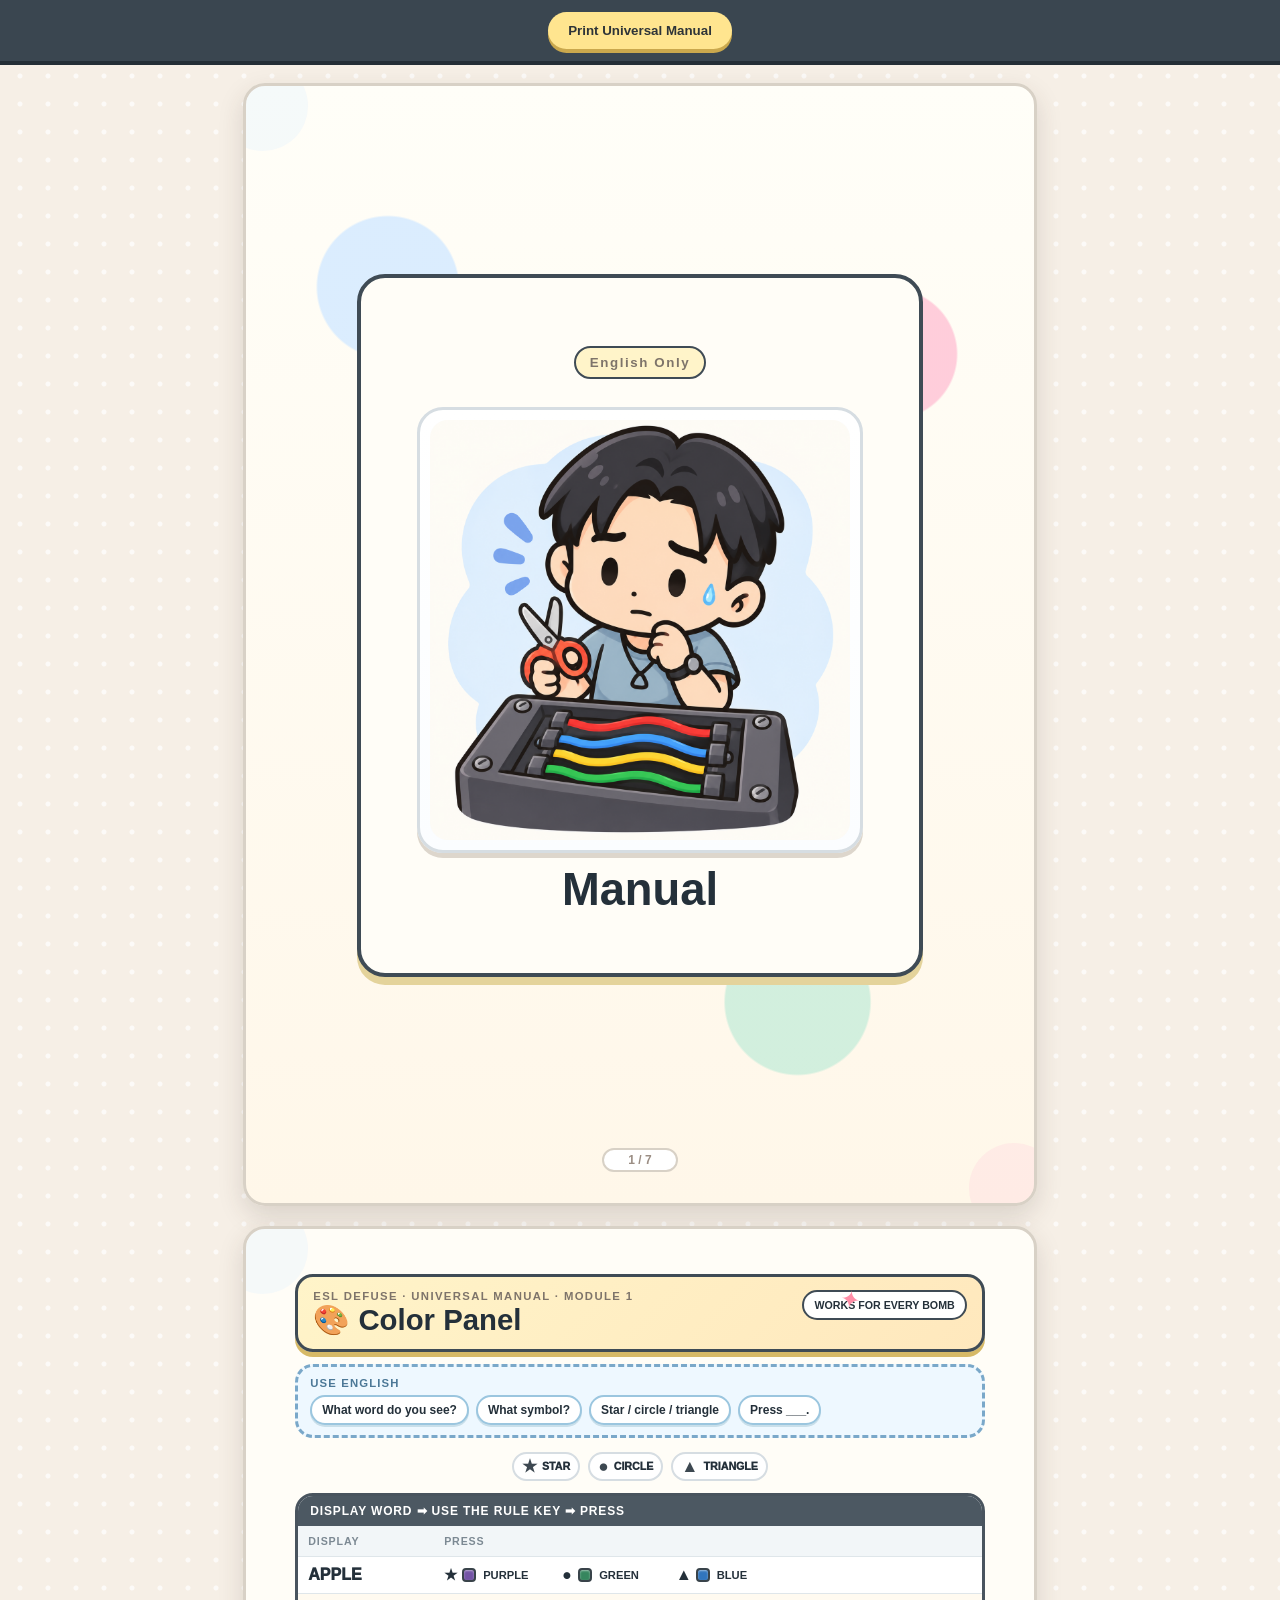
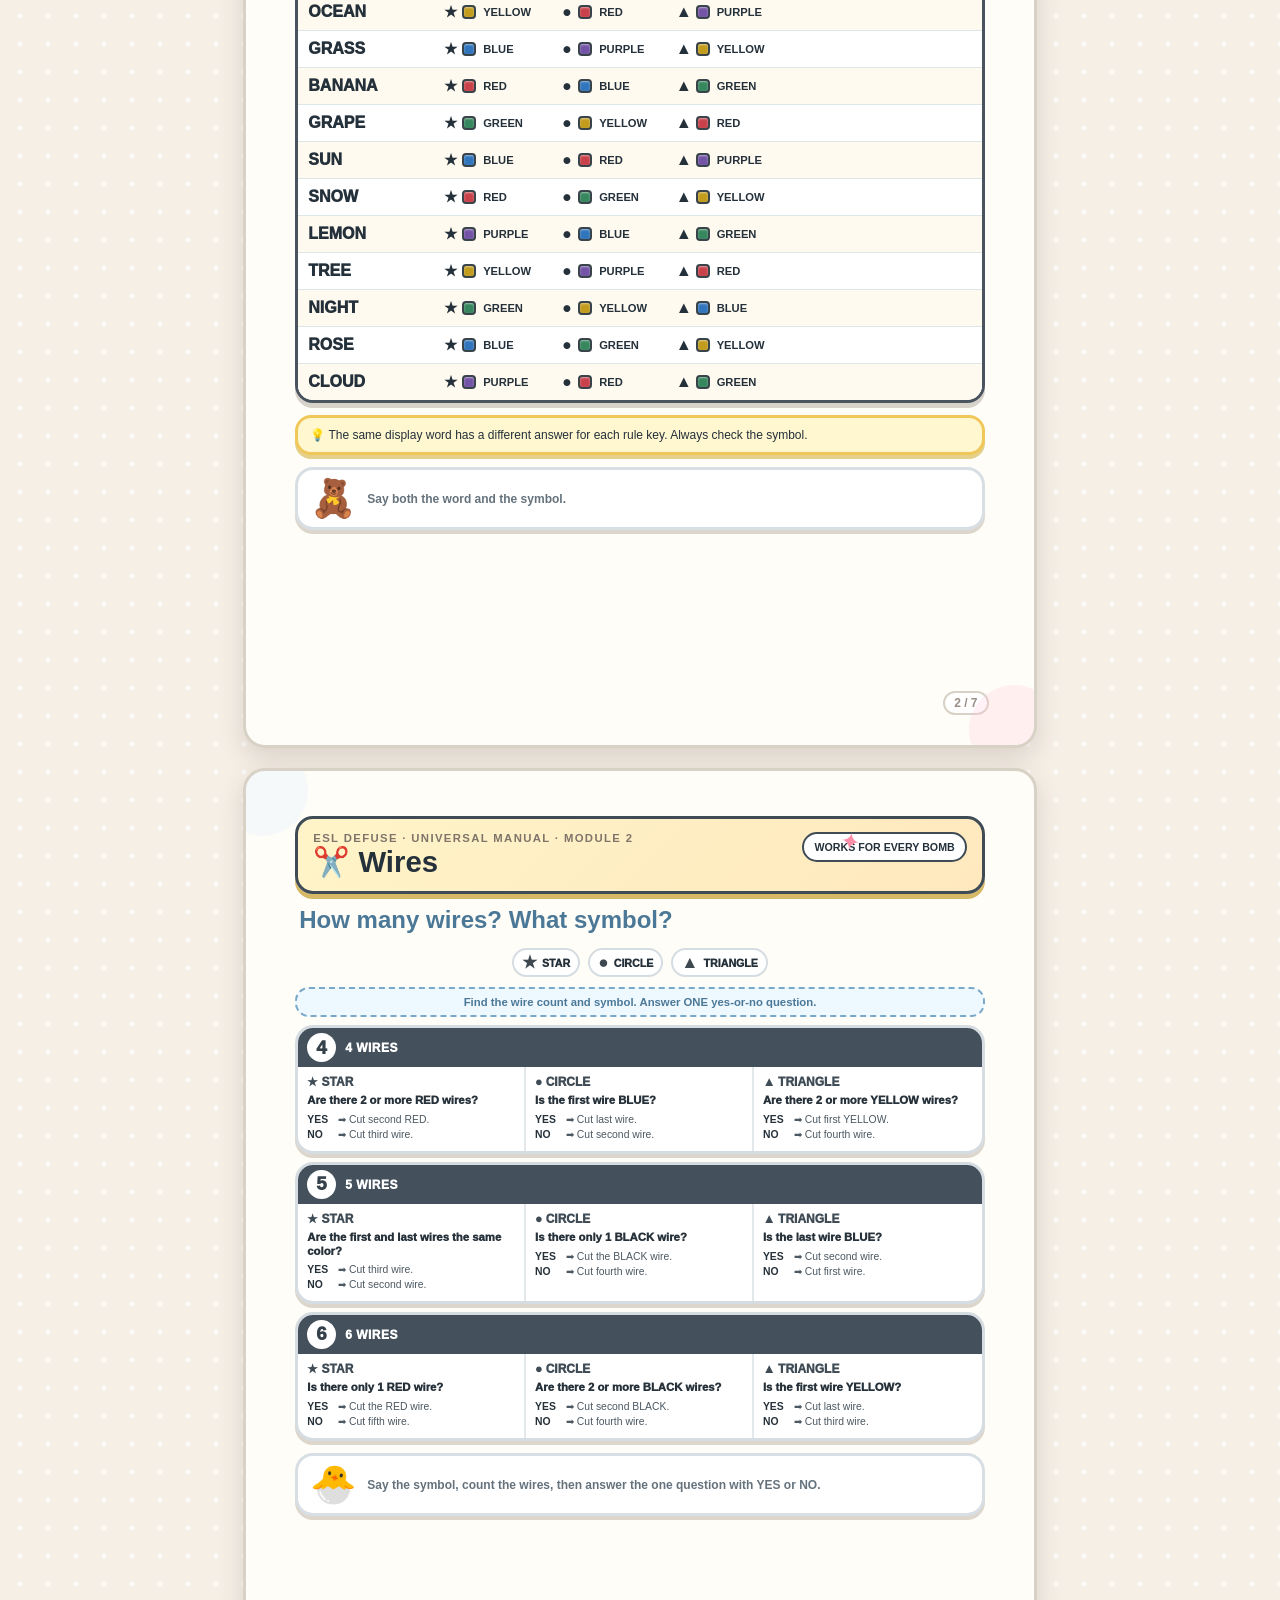
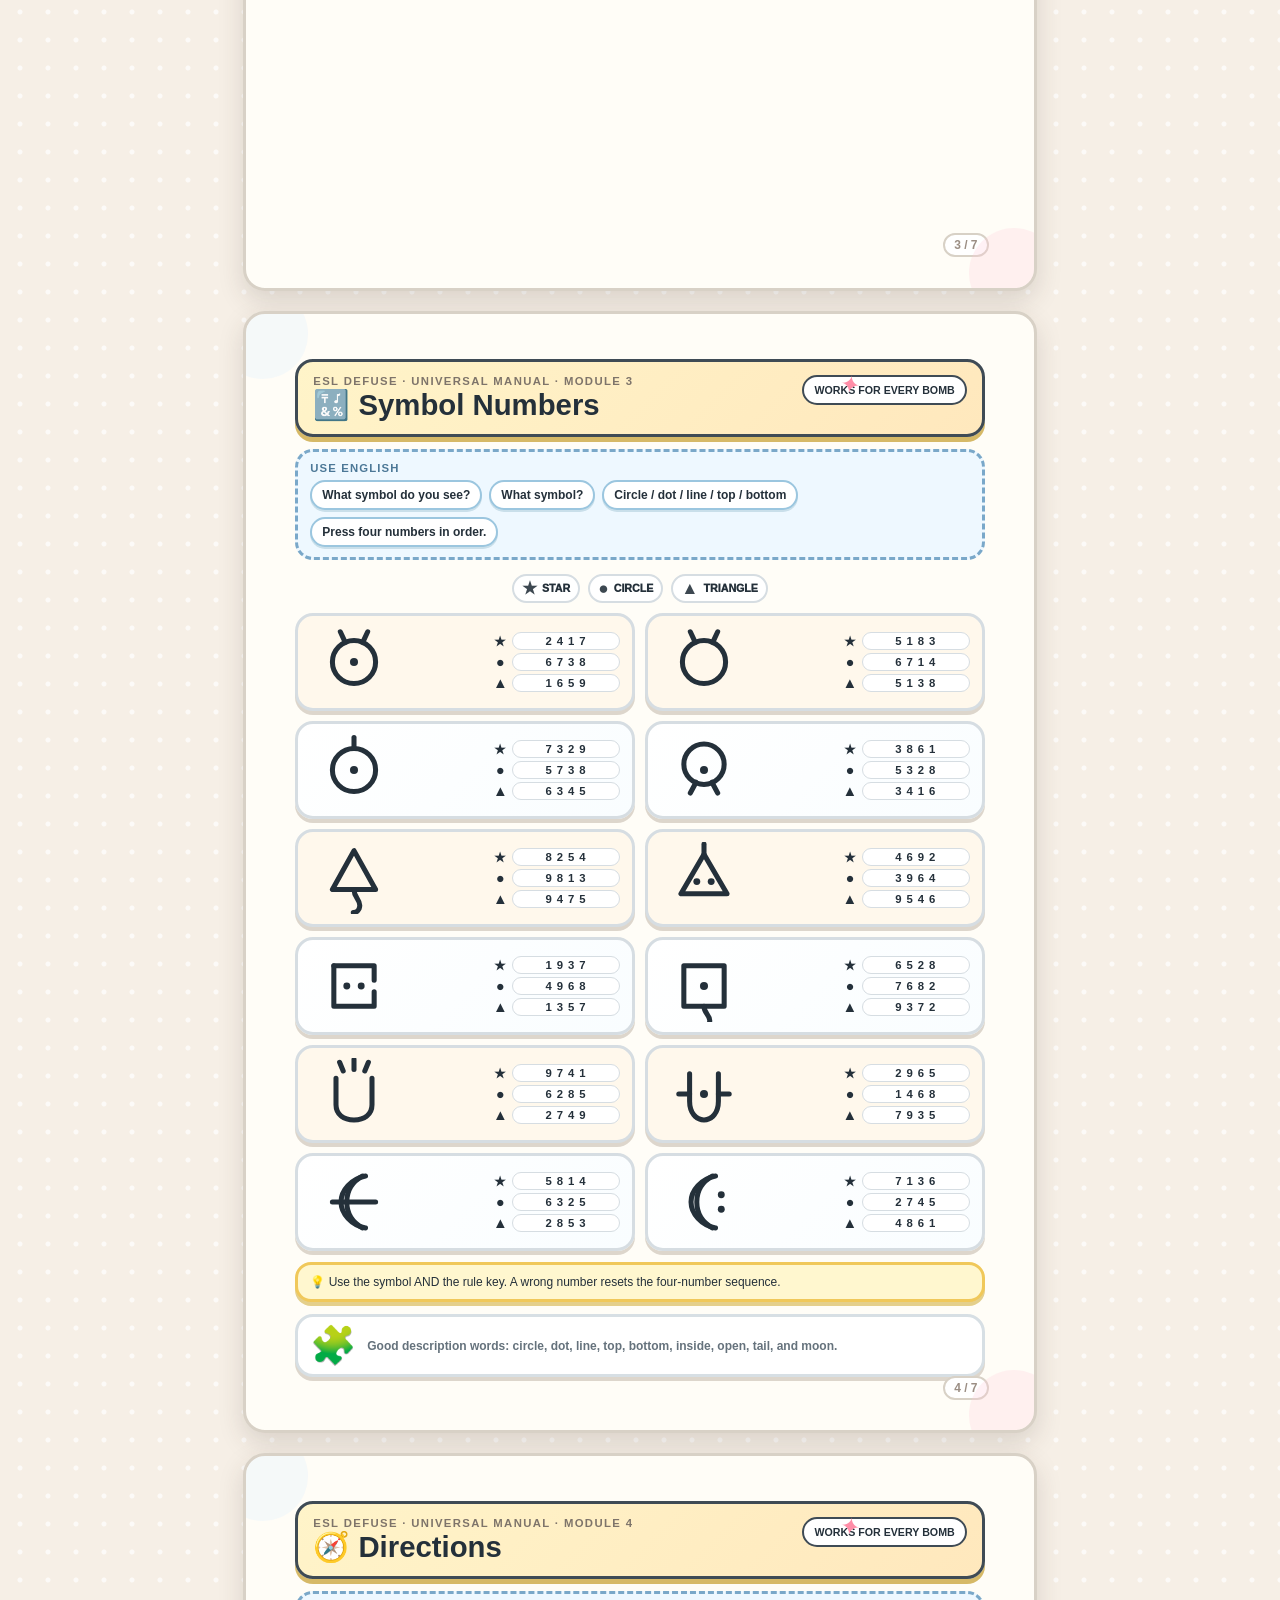
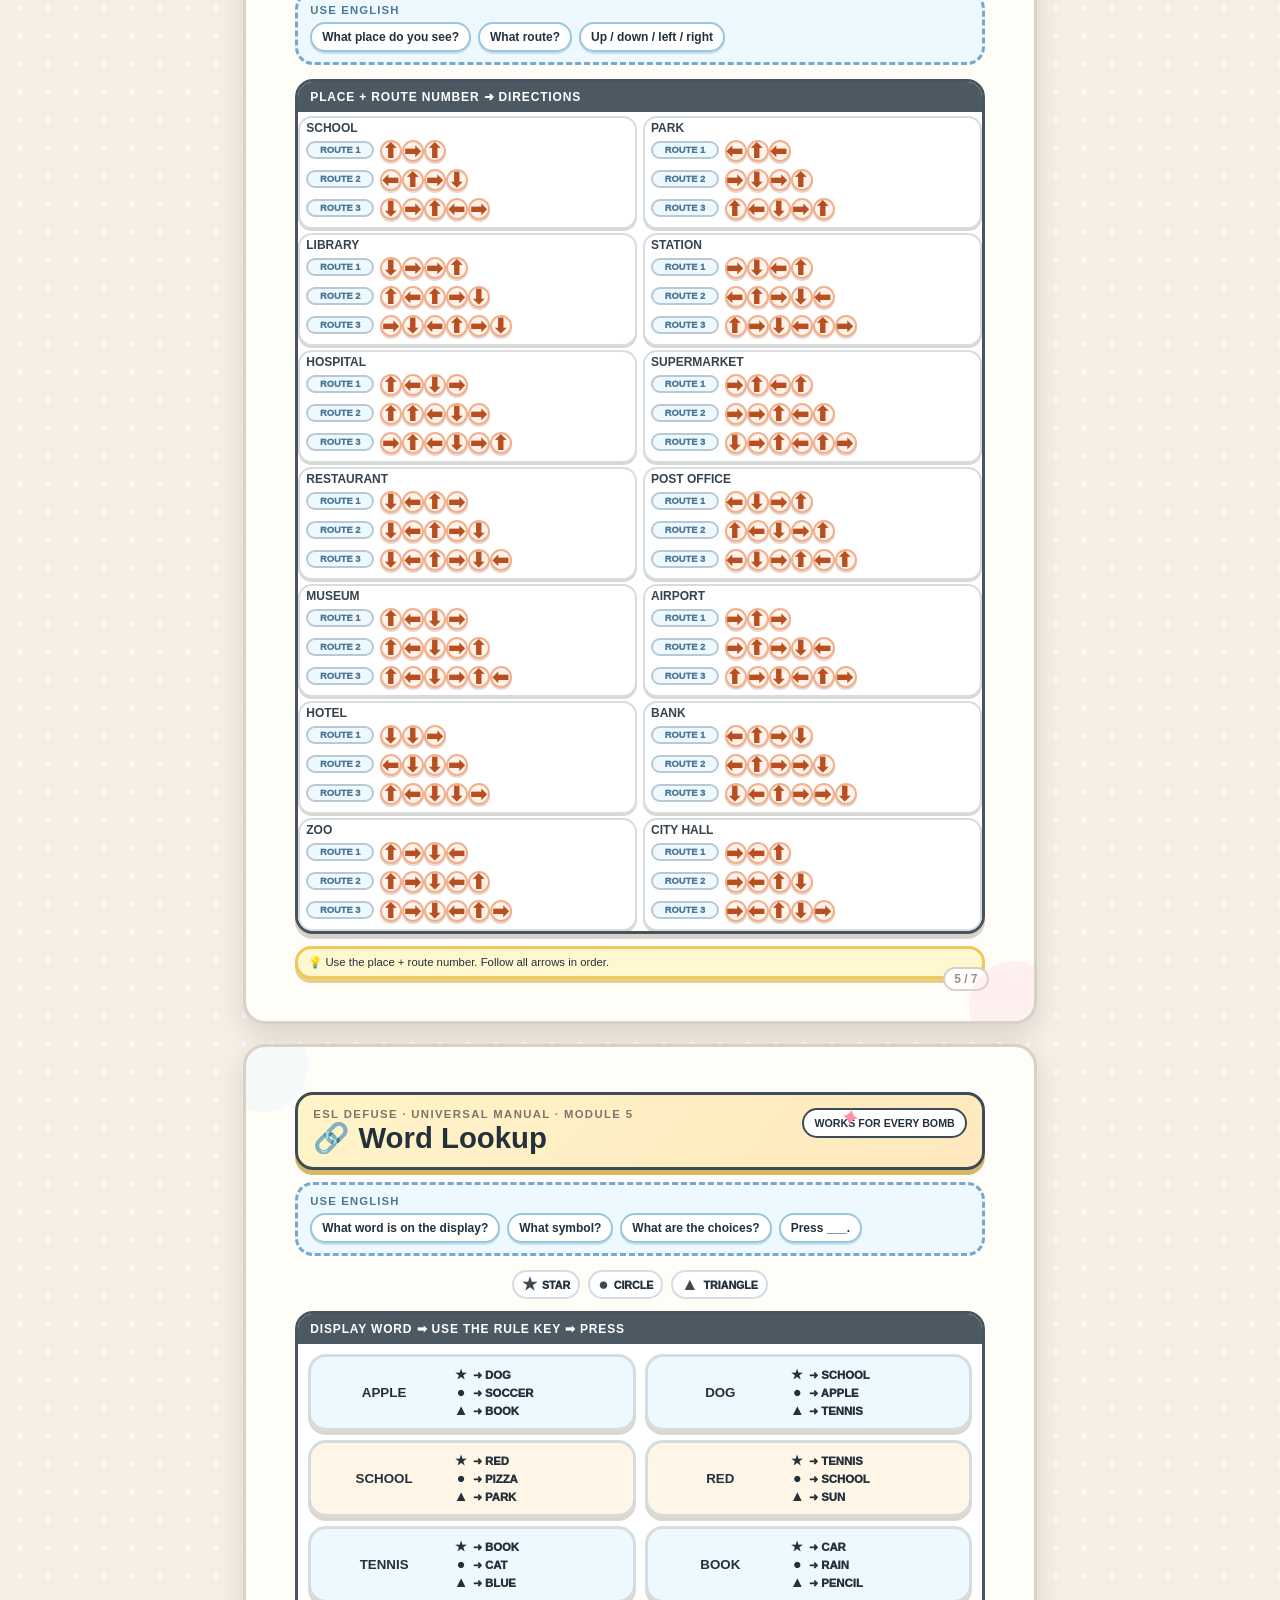
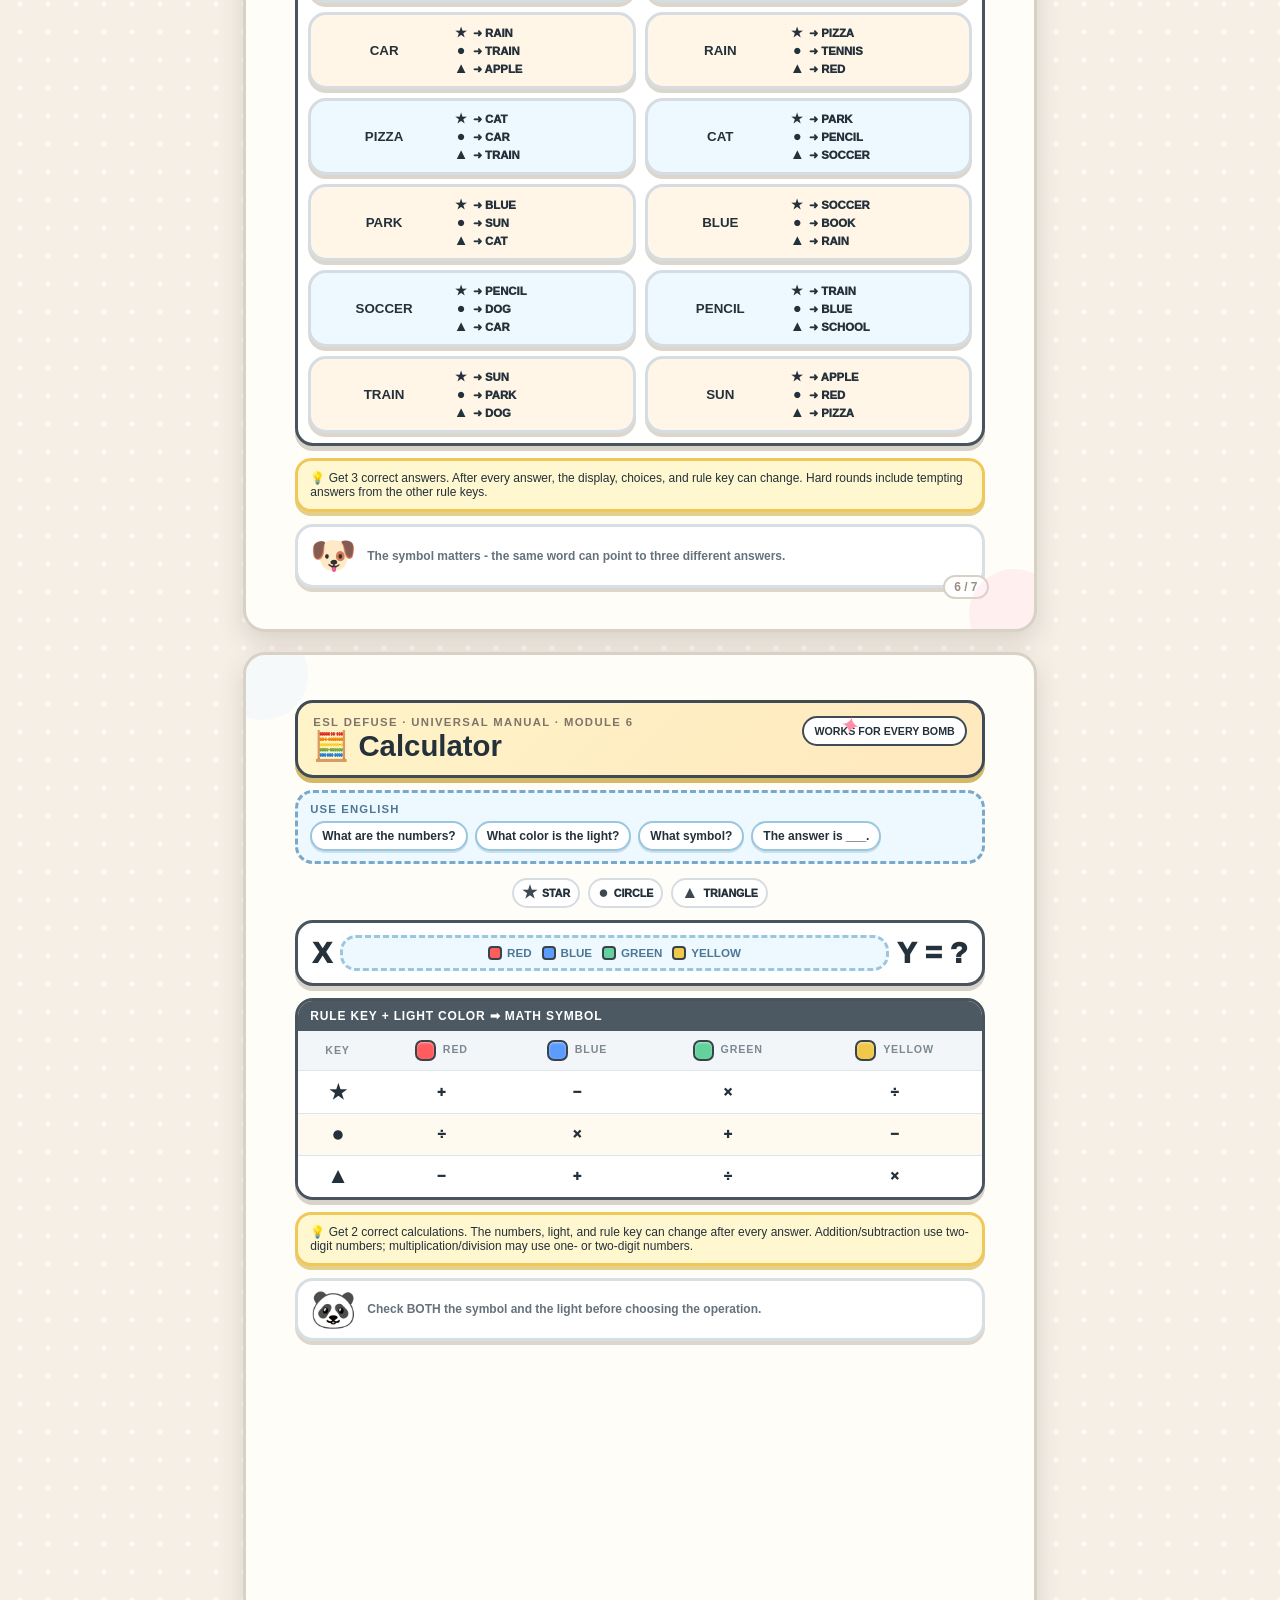
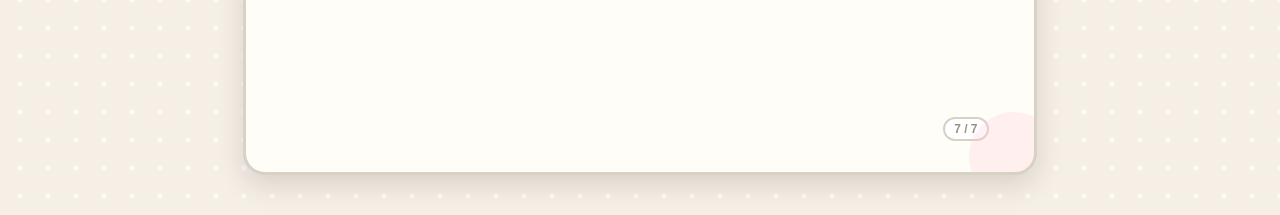
==== manual.html @ efa2cbc4 "Add files via upload" ====
<!doctype html>
<html lang="en">
<head>
  <meta charset="utf-8" />
  <meta name="viewport" content="width=device-width, initial-scale=1" />
  <title>ESL Defuse — Universal Manual</title>

  <style>
    :root{
      --ink:#24303a;
      --muted:#71808c;
      --paper:#fffdf7;
      --line:#cfd9df;
      --cream:#fff6db;
      --pink:#ffc8d8;
      --mint:#cdeedc;
      --sky:#d7ebff;
      --lav:#e8ddff;
      --yellow:#ffe58f;
      --accent:#ffb347;
    }
    *{box-sizing:border-box}
    body{
      margin:0;
      background:
        radial-gradient(circle at 20px 20px, rgba(255,255,255,.7) 0 2px, transparent 3px) 0 0/28px 28px,
        #f6efe6;
      color:var(--ink);
      font-family:"Trebuchet MS","Arial Rounded MT Bold",Arial,sans-serif;
    }
    .toolbar{
      position:sticky;top:0;z-index:10;
      display:flex;justify-content:center;gap:12px;padding:12px;
      background:#3a4650;border-bottom:4px solid #242e36;
    }
    .toolbar button{
      border:0;border-radius:999px;padding:11px 20px;
      font-weight:900;background:var(--yellow);color:#2e3438;cursor:pointer;
      box-shadow:0 4px 0 #caa84d;
    }
    .toolbar button:active{transform:translateY(2px);box-shadow:0 2px 0 #caa84d}
    .manual{width:min(210mm,calc(100% - 24px));margin:18px auto 40px;display:grid;gap:20px}
    .page{
      position:relative;min-height:297mm;background:var(--paper);
      padding:12mm 13mm 11mm;border:3px solid #d8d1c6;border-radius:22px;
      box-shadow:0 10px 26px rgba(60,50,40,.15);overflow:hidden;
    }
    .page::before,.page::after{
      content:"";position:absolute;width:90px;height:90px;border-radius:50%;
      opacity:.25;pointer-events:none
    }
    .page::before{left:-28px;top:-25px;background:var(--sky)}
    .page::after{right:-25px;bottom:-30px;background:var(--pink)}
    .page-number{
      position:absolute;right:12mm;bottom:8mm;color:#9b8e84;font-size:9pt;font-weight:900;
      background:#fff;border:2px solid #d8d1c6;border-radius:999px;padding:3px 9px;
    }
    .head{
      position:relative;display:flex;justify-content:space-between;align-items:flex-start;gap:14px;
      padding:13px 15px;margin-bottom:12px;border:3px solid #3f4b55;border-radius:18px;
      background:linear-gradient(135deg,#fff4c9,#ffe8bd);box-shadow:0 5px 0 #d6b967;
    }
    .head::after{
      content:"✦";position:absolute;right:122px;top:9px;font-size:18pt;color:#ff8ea8;transform:rotate(10deg)
    }
    .series{font-size:8.5pt;letter-spacing:.12em;font-weight:900;color:#7e746a}
    h1{font-size:22pt;margin:3px 0 0;line-height:1.05}
    .badge{
      border:2px solid #3f4b55;padding:7px 10px;border-radius:999px;background:#fff;
      font-size:8pt;font-weight:900;white-space:nowrap;
    }
    .say{
      border:3px dashed #7aa8c9;border-radius:18px;padding:10px 12px;margin:10px 0 14px;background:#eef8ff;
    }
    .say strong{display:block;font-size:8.5pt;letter-spacing:.1em;margin-bottom:6px;color:#4c7897}
    .phrases{display:flex;gap:7px;flex-wrap:wrap}
    .phrase{
      border:2px solid #9bc6df;border-radius:999px;padding:6px 10px;
      font-weight:900;font-size:9pt;background:#fff;box-shadow:0 2px 0 #c9dfea;
    }
    .box,.rules,.animal-grid,.dirs,.lookup-grid{position:relative;z-index:1}
    .box{
      border:3px solid #49545e;border-radius:18px;overflow:hidden;margin:12px 0;background:#fff;
      box-shadow:0 5px 0 #d7d2ca;
    }
    .box-title{background:#4c5862;color:white;padding:8px 12px;font-weight:900;letter-spacing:.07em;font-size:9pt}
    table{width:100%;border-collapse:collapse;background:#fff}
    th,td{border-bottom:1px solid #dfe6ea;padding:9px 10px;text-align:left;vertical-align:middle}
    tr:nth-child(even) td{background:#fffaf0}
    tr:last-child td{border-bottom:0}
    th{font-size:8pt;color:#7c8993;letter-spacing:.08em;background:#f2f6f8}
    .big{font-weight:950;font-size:12pt}
    .answer{font-weight:950;font-size:11pt}
    .swatch{
      display:inline-block;width:21px;height:21px;border-radius:7px;border:2px solid #39434a;
      margin-right:7px;vertical-align:middle;box-shadow:inset 0 1px 2px rgba(255,255,255,.5);
    }
    .rules{display:grid;gap:10px}
    .rule{
      display:grid;
      grid-template-columns:70px 1fr;
      gap:10px;
      border:3px solid #d6dde2;
      border-radius:18px;
      overflow:hidden;
      background:#fff;
      box-shadow:0 4px 0 #ddd6cc;
      align-items:stretch;
    }
    .count{
      display:flex;
      align-items:center;
      justify-content:center;
      text-align:center;
      width:70px;
      min-width:70px;
      max-width:70px;
      padding:0;
      margin:0;
      line-height:1;
      background:linear-gradient(#44515c,#34404a);
      color:white;
      font-size:21pt;
      font-weight:950;
      box-sizing:border-box;
      overflow:hidden;
    }
    .rule-text{padding:11px 12px}
    .rule-text p{margin:0 0 5px;font-size:11pt}
    .rule-text p:last-child{margin-bottom:0}
    .wire-manual{display:grid;gap:8px;position:relative;z-index:1}
    .wire-count-section{
      border:3px solid #d6dde2;border-radius:18px;background:#fff;overflow:hidden;
      box-shadow:0 4px 0 #ddd6cc;
    }
    .wire-count-head{
      display:flex;align-items:center;gap:9px;padding:5px 9px;background:#44515c;color:#fff;
      font-weight:950;font-size:9pt;letter-spacing:.04em;
    }
    .wire-count-badge{
      display:inline-flex;align-items:center;justify-content:center;width:29px;height:29px;min-width:29px;
      border-radius:50%;background:#fff;color:#34404a;font-size:14pt;font-weight:950;line-height:1;
    }
    .wire-key-grid{display:grid;grid-template-columns:repeat(3,1fr);gap:0}
    .wire-key-card{padding:8px 9px;border-right:2px solid #e3e8eb;min-height:82px}
    .wire-key-card:last-child{border-right:0}
    .wire-key-title{font-size:9pt;font-weight:950;margin-bottom:5px;color:#3f4b55}
    .wire-question{font-size:8.5pt;line-height:1.2;font-weight:950;color:#26313a;margin:3px 0 5px}
    .wire-answer{font-size:7.8pt;line-height:1.25;margin:2px 0;color:#4c5862}
    .wire-answer strong{display:inline-block;min-width:28px;color:#26313a}
    .wire-howto{
      margin:6px 0 8px;padding:7px 10px;border:2px dashed #7aa8c9;border-radius:14px;
      background:#eef8ff;font-size:8.5pt;font-weight:900;color:#4c7897;text-align:center;
    }
    @media(max-width:760px){
      .wire-key-grid{grid-template-columns:1fr}
      .wire-key-card{border-right:0;border-bottom:2px solid #e3e8eb}
      .wire-key-card:last-child{border-bottom:0}
    }
    
    .color-key-results{
      display:flex;
      flex-wrap:wrap;
      align-items:center;
      gap:8px 26px;
      justify-content:flex-start;
    }
    .key-result-line{
      display:inline-flex;
      align-items:center;
      gap:6px;
      white-space:nowrap;
      min-width:108px;
      padding-right:4px;
    }
    @media print{
      .color-key-results{
        gap:8px 26px !important;
      }
      .key-result-line{
        min-width:108px !important;
        gap:6px !important;
      }
    }

    @media print{
      .wire-manual{gap:7px}
      .wire-count-head{padding:4px 8px}
      .wire-key-card{padding:7px 8px;min-height:78px}
      .wire-question{font-size:8pt}
      .wire-answer{font-size:7.5pt}
    }
    .animal-grid{display:grid;grid-template-columns:repeat(2,1fr);gap:10px}
    .animal{
      border:3px solid #d6dde2;border-radius:18px;padding:10px 12px;
      display:flex;align-items:center;justify-content:space-between;gap:9px;
      background:linear-gradient(135deg,#fff,#f9fdff);box-shadow:0 4px 0 #ddd6cc;
    }
    .animal:nth-child(4n+1),.animal:nth-child(4n+2){background:#fff8ec}
    .animal strong{font-size:11pt}
    .symbol-card{align-items:center}
    .symbol-cell{width:88px;min-width:88px;display:flex;align-items:center;justify-content:center;color:#24303a}
    .symbol-cell .symbol-svg{width:72px;height:72px;display:block}
    .animal-key-seqs{display:grid;gap:3px;min-width:130px}
    .animal-key-line{display:flex;align-items:center;gap:8px;font-weight:900;font-size:9.5pt}
    .animal-seq-text{font-variant-numeric:tabular-nums;letter-spacing:.08em}
    .emoji{font-size:25pt;margin-right:7px}
    .seq{
      display:flex;
      gap:5px;
      flex-wrap:nowrap;
      align-items:center;
    }
    .num{
      width:35px;
      height:35px;
      min-width:35px;
      min-height:35px;
      max-width:35px;
      max-height:35px;
      flex:0 0 35px;
      border-radius:50%;
      display:flex;
      align-items:center;
      justify-content:center;
      padding:0;
      margin:0;
      line-height:1;
      text-align:center;
      font-family:Arial, sans-serif;
      font-variant-numeric: lining-nums tabular-nums;
      background:#46515b;
      color:white;
      font-size:14pt;
      font-weight:950;
      border:2px solid #283038;
      box-shadow:0 3px 0 #252c31;
      box-sizing:border-box;
      overflow:hidden;
    }
    .dirs{display:grid;grid-template-columns:repeat(2,1fr);gap:9px}
    .dir{
      border:3px solid #d6dde2;border-radius:18px;padding:10px 12px;
      display:grid;grid-template-columns:1fr 1.5fr;align-items:center;gap:8px;
      background:#fff;box-shadow:0 4px 0 #ddd6cc;
    }
    .dir:nth-child(3n+1){background:#f2fbf5}
    .dir:nth-child(3n+2){background:#f7f2ff}
    .dir:nth-child(3n){background:#fff8ec}
    .dir strong{font-size:10pt}
    .dirs.compact-directions{gap:7px}
    .dirs.compact-directions .dir{padding:8px 10px}
    .dirs.compact-directions .arrows{
      display:flex;
      align-items:center;
      justify-content:flex-end;
      gap:5px;
      flex-wrap:nowrap;
      font-size:0;
      white-space:nowrap;
    }
    .dir-step{
      display:inline-flex;
      align-items:center;
      justify-content:center;
      width:30px;
      min-width:30px;
      max-width:30px;
      height:24px;
      border:2px solid #f1b08d;
      border-radius:999px;
      background:#fff3ec;
      color:#de7240;
      font-size:16pt;
      font-weight:950;
      line-height:1;
      box-sizing:border-box;
      box-shadow:0 2px 0 #ead8cf;
      font-family:Arial, sans-serif;
    }
    @media print{
      .arrows{
        flex-wrap:nowrap !important;
        white-space:nowrap !important;
      }
      .dir-step{
        width:30px !important;
        min-width:30px !important;
        max-width:30px !important;
        height:24px !important;
        font-size:16pt !important;
        font-family:Arial, sans-serif !important;
      }
    }
    .arrows{font-size:18pt;font-weight:950;letter-spacing:.1em}
    .lookup-grid{display:grid;grid-template-columns:repeat(2,1fr);gap:9px}
    .lookup{
      border:3px solid #d6dde2;border-radius:18px;padding:10px;
      display:grid;grid-template-columns:1fr 38px 1fr;align-items:center;gap:6px;
      background:#fff;box-shadow:0 4px 0 #ddd6cc;
    }
    .lookup:nth-child(4n+1),.lookup:nth-child(4n+2){background:#eef8ff}
    .lookup:nth-child(4n+3),.lookup:nth-child(4n+4){background:#fff6e8}
    .lookup strong{text-align:center;font-size:10pt}
    .lookup .arrow{
      display:flex;
      align-items:center;
      justify-content:center;
      width:34px;
      min-width:34px;
      height:28px;
      margin:0 auto;
      border:2px solid #f1b08d;
      border-radius:999px;
      background:#fff3ec;
      text-align:center;
      font-size:18pt;
      line-height:1;
      color:#de7240;
      font-weight:950;
      box-sizing:border-box;
    }
    .note{
      border:3px solid #f0c85a;border-radius:16px;padding:10px 12px;
      background:#fff7cf;margin-top:11px;font-size:9pt;box-shadow:0 4px 0 #e4cf8b;
    }
    .note::before{content:"💡 "}
    .calc-equation{
      margin:12px 0;
      padding:12px 14px;
      border:3px solid #49545e;
      border-radius:18px;
      background:#fff;
      box-shadow:0 5px 0 #d7d2ca;
      display:grid;
      grid-template-columns:auto 1fr auto auto auto;
      align-items:center;
      gap:8px;
    }
    .calc-symbol{
      font-size:22pt;
      font-weight:950;
      color:#24303a;
      text-align:center;
      line-height:1;
      white-space:nowrap;
    }
    .calc-op-box{
      min-height:0;
      padding:8px 10px;
      border:3px dashed #9bc6df;
      border-radius:16px;
      background:#eef8ff;
      display:grid;
      grid-template-columns:repeat(4,auto);
      justify-content:center;
      gap:8px 10px;
      align-items:center;
    }
    .calc-op-item{
      display:flex;
      align-items:center;
      gap:5px;
      font-size:8.7pt;
      font-weight:900;
      color:#4c7897;
      white-space:nowrap;
      line-height:1;
    }
    .calc-dot{
      display:inline-block;
      width:14px;
      height:14px;
      min-width:14px;
      min-height:14px;
      max-width:14px;
      max-height:14px;
      flex:0 0 14px;
      border-radius:4px;
      border:2px solid #39434a;
      box-sizing:border-box;
      background-clip:padding-box;
      box-shadow:none;
      overflow:hidden;
    }
    .calc-dot.red{background:#ff5d5d}
    .calc-dot.blue{background:#5d9cff}
    .calc-dot.green{background:#64d29c}
    .calc-dot.yellow{background:#f0c94c}

    .rule-key-legend{
      display:flex;align-items:center;justify-content:center;gap:8px;flex-wrap:wrap;
      margin:8px 0 10px;
    }
    .rule-key-pill{
      display:inline-flex;align-items:center;gap:5px;padding:4px 8px;
      border:2px solid #d6dde2;border-radius:999px;background:#fff;
      font-size:8pt;font-weight:950;white-space:nowrap;
    }
    .rule-key-pill b{font-size:13pt;line-height:1;color:#3d4851}
    .key-result-line{
      display:flex;align-items:center;gap:5px;flex-wrap:nowrap;white-space:nowrap;
      font-size:8.4pt;font-weight:900;
    }
    .key-result-line .key-symbol{font-size:11pt;font-weight:950;min-width:13px;text-align:center}
    .color-key-results{display:flex;align-items:center;gap:8px;flex-wrap:nowrap}
    .color-key-results .swatch{width:14px;height:14px;margin-right:2px;border-radius:4px}
    .animal-key-seqs{display:grid;gap:3px;min-width:128px}
    .animal-key-line{display:grid;grid-template-columns:16px 1fr;gap:4px;align-items:center}
    .animal-key-line .key-symbol{font-size:10pt;font-weight:950;text-align:center}
    .animal-seq-text{
      padding:2px 5px;border:1px solid #d6dde2;border-radius:999px;background:#fff;
      font-family:Arial,sans-serif;font-size:8.5pt;font-weight:900;letter-spacing:.08em;text-align:center;
    }
    .lookup-key-lines{display:grid;gap:3px;min-width:110px}
    .lookup-key-line{display:grid;grid-template-columns:16px 1fr;gap:4px;align-items:center;font-size:8.5pt;font-weight:950}
    .lookup-key-line .key-symbol{font-size:10pt;text-align:center}
    .calc-key-table th,.calc-key-table td{text-align:center}
    .calc-key-table .key-cell{font-size:15pt;font-weight:950}
    @media print{
      .rule-key-pill{padding:3px 7px}
      .animal-seq-text,.lookup-key-line{font-size:8pt}
    }

    @media(max-width:760px){
      .calc-equation{
        grid-template-columns:1fr;
        justify-items:center;
        text-align:center;
      }
      .calc-op-box{
        width:100%;
        max-width:340px;
        grid-template-columns:repeat(2,auto);
      }
    }

    .module-question{
      margin:10px 0 14px;
      font-size:18pt;
      font-weight:900;
      color:#4c7897;
      padding:0 4px;
    }

    .mascot{
      margin-top:12px;display:flex;align-items:center;gap:10px;padding:10px 12px;
      border:3px solid #d7dfe4;border-radius:18px;background:#fff;box-shadow:0 4px 0 #ddd6cc;
    }
    .mascot-face{font-size:28pt;line-height:1}
    .mascot-text{font-size:9pt;color:#65727c;font-weight:900}

    .cover-page{
      display:flex;
      align-items:center;
      justify-content:center;
      text-align:center;
      padding:16mm 13mm 26mm;
      background:
        radial-gradient(circle at 18% 18%, rgba(215,235,255,.9) 0 70px, transparent 72px),
        radial-gradient(circle at 82% 24%, rgba(255,200,216,.9) 0 64px, transparent 66px),
        radial-gradient(circle at 70% 82%, rgba(205,238,220,.9) 0 72px, transparent 74px),
        linear-gradient(180deg,#fffef8,#fff7e9);
    }
    .cover-inner{
      width:150mm;
      max-width:150mm;
      margin:0 auto;
      padding:18mm 12mm 16mm;
      border:4px solid #3f4b55;
      border-radius:28px;
      background:#fffdf7;
      box-shadow:0 8px 0 #e4d39b;
      position:relative;
      display:flex;
      flex-direction:column;
      align-items:center;
      justify-content:center;
    }
    .cover-kicker{
      display:inline-block;
      margin-bottom:14px;
      padding:7px 14px;
      border:2px solid #3f4b55;
      border-radius:999px;
      background:#fff4c9;
      font-size:10pt;
      font-weight:900;
      letter-spacing:.12em;
      color:#7e746a;
    }
    .cover-bomb{
      font-size:54pt;
      line-height:1;
      margin:8px 0 10px;
      filter:drop-shadow(0 6px 0 rgba(255,179,71,.22));
    }
    .cover-title{
      margin:0;
      font-size:34pt;
      line-height:1;
    }
    .cover-illustration-wrap{
      width:100%;
      max-width:118mm;
      margin:14px auto 14px;
      padding:10px;
      border:3px solid #d6dde2;
      border-radius:26px;
      background:
        radial-gradient(circle at 18% 18%, rgba(215,235,255,.95) 0 46px, transparent 48px),
        radial-gradient(circle at 84% 22%, rgba(255,200,216,.95) 0 40px, transparent 42px),
        linear-gradient(180deg,#ffffff,#fbfdff);
      box-shadow:0 5px 0 #ddd6cc;
    }
    .cover-illustration{
      display:block;
      width:100%;
      height:auto;
      border-radius:18px;
    }
    .cover-page-number{
      left:50%;
      right:auto;
      transform:translateX(-50%);
      bottom:8mm;
      min-width:76px;
      text-align:center;
    }
    .cover-subtitle{
      margin:12px 0 0;
      font-size:14pt;
      font-weight:900;
      color:#65727c;
    }
    .cover-note{
      margin:18px auto 0;
      max-width:95mm;
      padding:12px 14px;
      border:3px dashed #9bc6df;
      border-radius:18px;
      background:#eef8ff;
      font-size:10pt;
      font-weight:900;
      color:#4c7897;
    }
    .cover-footer{
      margin-top:20px;
      display:flex;
      justify-content:center;
      gap:10px;
      flex-wrap:wrap;
    }
    .cover-chip{
      padding:7px 11px;
      border:2px solid #d6dde2;
      border-radius:999px;
      background:#fff;
      font-size:9pt;
      font-weight:900;
      box-shadow:0 2px 0 #ddd6cc;
    }

    @media(max-width:760px){
      .page{min-height:auto;padding:20px;border-radius:16px}
      .manual{width:calc(100% - 18px)}
      .animal-grid,.dirs,.lookup-grid{grid-template-columns:1fr}
      .head{flex-direction:column}
      .badge{align-self:flex-start}
    }
    @media print{
        .calc-dot{
          display:inline-block !important;
          width:14px !important;
          height:14px !important;
          min-width:14px !important;
          min-height:14px !important;
          max-width:14px !important;
          max-height:14px !important;
          flex:0 0 14px !important;
          border-radius:4px !important;
          box-shadow:none !important;
          overflow:hidden !important;
        }

      @page{size:A4 portrait;margin:0}
      body{background:white}.toolbar{display:none!important}.manual{display:block;width:auto;margin:0}
      .page{
        width:210mm;height:297mm;min-height:297mm;margin:0;box-shadow:none;border-radius:0;
        break-after:page;page-break-after:always;
      }
      .page:last-child{break-after:auto;page-break-after:auto}
    }
  
    .route-grid{
      display:grid;
      grid-template-columns:1fr 1fr;
      gap:4px 6px;
      margin-top:4px;
    }
    .route-card{
      border:2px solid #d6dde2;
      border-radius:14px;
      background:#fff;
      padding:4px 6px;
      box-shadow:0 2px 0 #ddd6cc;
    }
    .route-card strong{
      display:block;
      font-size:9pt;
      line-height:1;
      color:#36424c;
      margin-bottom:2px;
    }
    .route-line{
      display:grid;
      grid-template-columns:68px 1fr;
      align-items:center;
      gap:6px;
      margin:1px 0;
      min-height:18px;
    }
    .route-label{
      display:block;
      width:68px;
      height:18px;
      padding:1px 3px;
      border-radius:9px;
      border:2px solid #b8c8d4;
      background:#eef8ff;
      color:#4c7897;
      font-size:7pt;
      font-weight:950;
      line-height:12px;
      text-align:center;
      white-space:nowrap;
      box-sizing:border-box;
      letter-spacing:0;
      overflow:hidden;
    }
    .route-card .arrows{
      gap:3px;
      justify-content:flex-start;
    }
    .route-card .dir-step{
      width:22px;
      min-width:22px;
      max-width:22px;
      height:22px;
      font-size:15pt;
      line-height:1;
      border-width:2px;
      color:#b84f20;
      font-weight:950;
    }
    @media print{
      .route-grid{
        gap:4px 6px !important;
        margin-top:4px !important;
      }
      .route-card{
        padding:4px 6px !important;
      }
      .route-line{
        grid-template-columns:68px 1fr !important;
        gap:6px !important;
        margin:1px 0 !important;
        min-height:18px !important;
      }
      .route-label{
        display:block !important;
        width:68px !important;
        height:18px !important;
        padding:1px 3px !important;
        line-height:12px !important;
        border-radius:9px !important;
      }
      .route-card .dir-step{
        width:22px !important;
        min-width:22px !important;
        max-width:22px !important;
        height:22px !important;
        font-size:15pt !important;
        line-height:1 !important;
        color:#b84f20 !important;
        font-weight:950 !important;
      }
    }

      .route-note{
      margin-top:6px;
      padding:7px 10px;
      font-size:8.5pt;
    }
    @media print{
      .route-note{
        margin-top:6px !important;
        padding:7px 10px !important;
        font-size:8.5pt !important;
      }
    }
  </style>

</head>
<body>
  <div class="toolbar">
    <button id="printBtn" type="button">Print Universal Manual</button>
  </div>

  <main class="manual">
    
    <section class="page cover-page">
      <div class="cover-inner">
        <div class="cover-kicker">English Only</div>
        <div class="cover-illustration-wrap"><img class="cover-illustration" src="cover-illustration.png" alt="Cute student defusing a bomb with colored wires"></div>
        <h1 class="cover-title">Manual</h1>
      </div>
      <div class="page-number cover-page-number">1 / 7</div>
    </section>

<section class="page">
      <header class="head"><div><div class="series">ESL DEFUSE · UNIVERSAL MANUAL · MODULE 1</div><h1>🎨 Color Panel</h1></div><div class="badge">WORKS FOR EVERY BOMB</div></header>
      <div class="say"><strong>USE ENGLISH</strong><div class="phrases"><span class="phrase">What word do you see?</span><span class="phrase">What symbol?</span><span class="phrase">Star / circle / triangle</span><span class="phrase">Press ___.</span></div></div>
      <div class="rule-key-legend"><span class="rule-key-pill"><b>★</b>STAR</span><span class="rule-key-pill"><b>●</b>CIRCLE</span><span class="rule-key-pill"><b>▲</b>TRIANGLE</span></div>
      <div class="box"><div class="box-title">DISPLAY WORD ➡ USE THE RULE KEY ➡ PRESS</div><table><thead><tr><th>DISPLAY</th><th>PRESS</th></tr></thead><tbody><tr><td class="big">APPLE</td><td><div class="color-key-results"><span class="key-result-line"><span class="key-symbol">★</span><span class="swatch" style="background:#7454a6"></span>PURPLE</span><span class="key-result-line"><span class="key-symbol">●</span><span class="swatch" style="background:#36865e"></span>GREEN</span><span class="key-result-line"><span class="key-symbol">▲</span><span class="swatch" style="background:#3175bd"></span>BLUE</span></div></td></tr><tr><td class="big">OCEAN</td><td><div class="color-key-results"><span class="key-result-line"><span class="key-symbol">★</span><span class="swatch" style="background:#c29c1d"></span>YELLOW</span><span class="key-result-line"><span class="key-symbol">●</span><span class="swatch" style="background:#c9424b"></span>RED</span><span class="key-result-line"><span class="key-symbol">▲</span><span class="swatch" style="background:#7454a6"></span>PURPLE</span></div></td></tr><tr><td class="big">GRASS</td><td><div class="color-key-results"><span class="key-result-line"><span class="key-symbol">★</span><span class="swatch" style="background:#3175bd"></span>BLUE</span><span class="key-result-line"><span class="key-symbol">●</span><span class="swatch" style="background:#7454a6"></span>PURPLE</span><span class="key-result-line"><span class="key-symbol">▲</span><span class="swatch" style="background:#c29c1d"></span>YELLOW</span></div></td></tr><tr><td class="big">BANANA</td><td><div class="color-key-results"><span class="key-result-line"><span class="key-symbol">★</span><span class="swatch" style="background:#c9424b"></span>RED</span><span class="key-result-line"><span class="key-symbol">●</span><span class="swatch" style="background:#3175bd"></span>BLUE</span><span class="key-result-line"><span class="key-symbol">▲</span><span class="swatch" style="background:#36865e"></span>GREEN</span></div></td></tr><tr><td class="big">GRAPE</td><td><div class="color-key-results"><span class="key-result-line"><span class="key-symbol">★</span><span class="swatch" style="background:#36865e"></span>GREEN</span><span class="key-result-line"><span class="key-symbol">●</span><span class="swatch" style="background:#c29c1d"></span>YELLOW</span><span class="key-result-line"><span class="key-symbol">▲</span><span class="swatch" style="background:#c9424b"></span>RED</span></div></td></tr><tr><td class="big">SUN</td><td><div class="color-key-results"><span class="key-result-line"><span class="key-symbol">★</span><span class="swatch" style="background:#3175bd"></span>BLUE</span><span class="key-result-line"><span class="key-symbol">●</span><span class="swatch" style="background:#c9424b"></span>RED</span><span class="key-result-line"><span class="key-symbol">▲</span><span class="swatch" style="background:#7454a6"></span>PURPLE</span></div></td></tr><tr><td class="big">SNOW</td><td><div class="color-key-results"><span class="key-result-line"><span class="key-symbol">★</span><span class="swatch" style="background:#c9424b"></span>RED</span><span class="key-result-line"><span class="key-symbol">●</span><span class="swatch" style="background:#36865e"></span>GREEN</span><span class="key-result-line"><span class="key-symbol">▲</span><span class="swatch" style="background:#c29c1d"></span>YELLOW</span></div></td></tr><tr><td class="big">LEMON</td><td><div class="color-key-results"><span class="key-result-line"><span class="key-symbol">★</span><span class="swatch" style="background:#7454a6"></span>PURPLE</span><span class="key-result-line"><span class="key-symbol">●</span><span class="swatch" style="background:#3175bd"></span>BLUE</span><span class="key-result-line"><span class="key-symbol">▲</span><span class="swatch" style="background:#36865e"></span>GREEN</span></div></td></tr><tr><td class="big">TREE</td><td><div class="color-key-results"><span class="key-result-line"><span class="key-symbol">★</span><span class="swatch" style="background:#c29c1d"></span>YELLOW</span><span class="key-result-line"><span class="key-symbol">●</span><span class="swatch" style="background:#7454a6"></span>PURPLE</span><span class="key-result-line"><span class="key-symbol">▲</span><span class="swatch" style="background:#c9424b"></span>RED</span></div></td></tr><tr><td class="big">NIGHT</td><td><div class="color-key-results"><span class="key-result-line"><span class="key-symbol">★</span><span class="swatch" style="background:#36865e"></span>GREEN</span><span class="key-result-line"><span class="key-symbol">●</span><span class="swatch" style="background:#c29c1d"></span>YELLOW</span><span class="key-result-line"><span class="key-symbol">▲</span><span class="swatch" style="background:#3175bd"></span>BLUE</span></div></td></tr><tr><td class="big">ROSE</td><td><div class="color-key-results"><span class="key-result-line"><span class="key-symbol">★</span><span class="swatch" style="background:#3175bd"></span>BLUE</span><span class="key-result-line"><span class="key-symbol">●</span><span class="swatch" style="background:#36865e"></span>GREEN</span><span class="key-result-line"><span class="key-symbol">▲</span><span class="swatch" style="background:#c29c1d"></span>YELLOW</span></div></td></tr><tr><td class="big">CLOUD</td><td><div class="color-key-results"><span class="key-result-line"><span class="key-symbol">★</span><span class="swatch" style="background:#7454a6"></span>PURPLE</span><span class="key-result-line"><span class="key-symbol">●</span><span class="swatch" style="background:#c9424b"></span>RED</span><span class="key-result-line"><span class="key-symbol">▲</span><span class="swatch" style="background:#36865e"></span>GREEN</span></div></td></tr></tbody></table></div>
      <div class="note">The same display word has a different answer for each rule key. Always check the symbol.</div>
      <div class="mascot"><div class="mascot-face">🧸</div><div class="mascot-text">Say both the word and the symbol.</div></div>
      <div class="page-number">2 / 7</div>
    </section>

    <section class="page">
      <header class="head">
        <div><div class="series">ESL DEFUSE · UNIVERSAL MANUAL · MODULE 2</div><h1>✂️ Wires</h1></div>
        <div class="badge">WORKS FOR EVERY BOMB</div>
      </header>
      <div class="module-question">How many wires? What symbol?</div>
      <div class="rule-key-legend"><span class="rule-key-pill"><b>★</b>STAR</span><span class="rule-key-pill"><b>●</b>CIRCLE</span><span class="rule-key-pill"><b>▲</b>TRIANGLE</span></div>
      <div class="wire-howto">Find the wire count and symbol. Answer ONE yes-or-no question.</div>
      <div class="wire-manual">
        <div class="wire-count-section">
          <div class="wire-count-head"><span class="wire-count-badge">4</span><span>4 WIRES</span></div>
          <div class="wire-key-grid">
            <div class="wire-key-card"><div class="wire-key-title">★ STAR</div><div class="wire-question">Are there 2 or more RED wires?</div><div class="wire-answer"><strong>YES</strong> ➡ Cut second RED.</div><div class="wire-answer"><strong>NO</strong> ➡ Cut third wire.</div></div>
            <div class="wire-key-card"><div class="wire-key-title">● CIRCLE</div><div class="wire-question">Is the first wire BLUE?</div><div class="wire-answer"><strong>YES</strong> ➡ Cut last wire.</div><div class="wire-answer"><strong>NO</strong> ➡ Cut second wire.</div></div>
            <div class="wire-key-card"><div class="wire-key-title">▲ TRIANGLE</div><div class="wire-question">Are there 2 or more YELLOW wires?</div><div class="wire-answer"><strong>YES</strong> ➡ Cut first YELLOW.</div><div class="wire-answer"><strong>NO</strong> ➡ Cut fourth wire.</div></div>
          </div>
        </div>
        <div class="wire-count-section">
          <div class="wire-count-head"><span class="wire-count-badge">5</span><span>5 WIRES</span></div>
          <div class="wire-key-grid">
            <div class="wire-key-card"><div class="wire-key-title">★ STAR</div><div class="wire-question">Are the first and last wires the same color?</div><div class="wire-answer"><strong>YES</strong> ➡ Cut third wire.</div><div class="wire-answer"><strong>NO</strong> ➡ Cut second wire.</div></div>
            <div class="wire-key-card"><div class="wire-key-title">● CIRCLE</div><div class="wire-question">Is there only 1 BLACK wire?</div><div class="wire-answer"><strong>YES</strong> ➡ Cut the BLACK wire.</div><div class="wire-answer"><strong>NO</strong> ➡ Cut fourth wire.</div></div>
            <div class="wire-key-card"><div class="wire-key-title">▲ TRIANGLE</div><div class="wire-question">Is the last wire BLUE?</div><div class="wire-answer"><strong>YES</strong> ➡ Cut second wire.</div><div class="wire-answer"><strong>NO</strong> ➡ Cut first wire.</div></div>
          </div>
        </div>
        <div class="wire-count-section">
          <div class="wire-count-head"><span class="wire-count-badge">6</span><span>6 WIRES</span></div>
          <div class="wire-key-grid">
            <div class="wire-key-card"><div class="wire-key-title">★ STAR</div><div class="wire-question">Is there only 1 RED wire?</div><div class="wire-answer"><strong>YES</strong> ➡ Cut the RED wire.</div><div class="wire-answer"><strong>NO</strong> ➡ Cut fifth wire.</div></div>
            <div class="wire-key-card"><div class="wire-key-title">● CIRCLE</div><div class="wire-question">Are there 2 or more BLACK wires?</div><div class="wire-answer"><strong>YES</strong> ➡ Cut second BLACK.</div><div class="wire-answer"><strong>NO</strong> ➡ Cut fourth wire.</div></div>
            <div class="wire-key-card"><div class="wire-key-title">▲ TRIANGLE</div><div class="wire-question">Is the first wire YELLOW?</div><div class="wire-answer"><strong>YES</strong> ➡ Cut last wire.</div><div class="wire-answer"><strong>NO</strong> ➡ Cut third wire.</div></div>
          </div>
        </div>
      </div>
      <div class="mascot"><div class="mascot-face">🐣</div><div class="mascot-text">Say the symbol, count the wires, then answer the one question with YES or NO.</div></div>
      <div class="page-number">3 / 7</div>
    </section>


    <section class="page">
      <header class="head"><div><div class="series">ESL DEFUSE · UNIVERSAL MANUAL · MODULE 3</div><h1>🔣 Symbol Numbers</h1></div><div class="badge">WORKS FOR EVERY BOMB</div></header>
      <div class="say"><strong>USE ENGLISH</strong><div class="phrases"><span class="phrase">What symbol do you see?</span><span class="phrase">What symbol?</span><span class="phrase">Circle / dot / line / top / bottom</span><span class="phrase">Press four numbers in order.</span></div></div>
      <div class="rule-key-legend"><span class="rule-key-pill"><b>★</b>STAR</span><span class="rule-key-pill"><b>●</b>CIRCLE</span><span class="rule-key-pill"><b>▲</b>TRIANGLE</span></div>
      <div class="animal-grid"><div class="animal symbol-card"><div class="symbol-cell" aria-label="circle with two short lines on top and a dot inside"><svg class="symbol-svg" viewBox="0 0 100 100" width="72" height="72" aria-hidden="true"><circle cx="50" cy="50" r="30" stroke="currentColor" stroke-width="7" stroke-linecap="round" stroke-linejoin="round" fill="none"/><line x1="38" y1="23" x2="31" y2="8" stroke="currentColor" stroke-width="7" stroke-linecap="round" stroke-linejoin="round" fill="none"/><line x1="62" y1="23" x2="69" y2="8" stroke="currentColor" stroke-width="7" stroke-linecap="round" stroke-linejoin="round" fill="none"/><circle cx="50" cy="50" r="5.6" fill="currentColor" stroke="none"/></svg></div><div class="animal-key-seqs"><div class="animal-key-line"><span class="key-symbol">★</span><span class="animal-seq-text">2 4 1 7</span></div><div class="animal-key-line"><span class="key-symbol">●</span><span class="animal-seq-text">6 7 3 8</span></div><div class="animal-key-line"><span class="key-symbol">▲</span><span class="animal-seq-text">1 6 5 9</span></div></div></div><div class="animal symbol-card"><div class="symbol-cell" aria-label="circle with two short lines on top and no dot"><svg class="symbol-svg" viewBox="0 0 100 100" width="72" height="72" aria-hidden="true"><circle cx="50" cy="50" r="30" stroke="currentColor" stroke-width="7" stroke-linecap="round" stroke-linejoin="round" fill="none"/><line x1="38" y1="23" x2="31" y2="8" stroke="currentColor" stroke-width="7" stroke-linecap="round" stroke-linejoin="round" fill="none"/><line x1="62" y1="23" x2="69" y2="8" stroke="currentColor" stroke-width="7" stroke-linecap="round" stroke-linejoin="round" fill="none"/></svg></div><div class="animal-key-seqs"><div class="animal-key-line"><span class="key-symbol">★</span><span class="animal-seq-text">5 1 8 3</span></div><div class="animal-key-line"><span class="key-symbol">●</span><span class="animal-seq-text">6 7 1 4</span></div><div class="animal-key-line"><span class="key-symbol">▲</span><span class="animal-seq-text">5 1 3 8</span></div></div></div><div class="animal symbol-card"><div class="symbol-cell" aria-label="circle with one short line on top and a dot inside"><svg class="symbol-svg" viewBox="0 0 100 100" width="72" height="72" aria-hidden="true"><circle cx="50" cy="50" r="30" stroke="currentColor" stroke-width="7" stroke-linecap="round" stroke-linejoin="round" fill="none"/><line x1="50" y1="20" x2="50" y2="5" stroke="currentColor" stroke-width="7" stroke-linecap="round" stroke-linejoin="round" fill="none"/><circle cx="50" cy="50" r="5.6" fill="currentColor" stroke="none"/></svg></div><div class="animal-key-seqs"><div class="animal-key-line"><span class="key-symbol">★</span><span class="animal-seq-text">7 3 2 9</span></div><div class="animal-key-line"><span class="key-symbol">●</span><span class="animal-seq-text">5 7 3 8</span></div><div class="animal-key-line"><span class="key-symbol">▲</span><span class="animal-seq-text">6 3 4 5</span></div></div></div><div class="animal symbol-card"><div class="symbol-cell" aria-label="circle with two short lines at the bottom and a dot inside"><svg class="symbol-svg" viewBox="0 0 100 100" width="72" height="72" aria-hidden="true"><circle cx="50" cy="42" r="28" stroke="currentColor" stroke-width="7" stroke-linecap="round" stroke-linejoin="round" fill="none"/><line x1="39" y1="67" x2="31" y2="82" stroke="currentColor" stroke-width="7" stroke-linecap="round" stroke-linejoin="round" fill="none"/><line x1="61" y1="67" x2="69" y2="82" stroke="currentColor" stroke-width="7" stroke-linecap="round" stroke-linejoin="round" fill="none"/><circle cx="50" cy="50" r="5.6" fill="currentColor" stroke="none"/></svg></div><div class="animal-key-seqs"><div class="animal-key-line"><span class="key-symbol">★</span><span class="animal-seq-text">3 8 6 1</span></div><div class="animal-key-line"><span class="key-symbol">●</span><span class="animal-seq-text">5 3 2 8</span></div><div class="animal-key-line"><span class="key-symbol">▲</span><span class="animal-seq-text">3 4 1 6</span></div></div></div><div class="animal symbol-card"><div class="symbol-cell" aria-label="triangle with a curved tail at the bottom"><svg class="symbol-svg" viewBox="0 0 100 100" width="72" height="72" aria-hidden="true"><polygon points="50,12 20,66 80,66" stroke="currentColor" stroke-width="7" stroke-linecap="round" stroke-linejoin="round" fill="none"/><path d="M50 66 C50 77 58 79 58 88 C58 95 53 98 49 98" stroke="currentColor" stroke-width="7" stroke-linecap="round" stroke-linejoin="round" fill="none"/></svg></div><div class="animal-key-seqs"><div class="animal-key-line"><span class="key-symbol">★</span><span class="animal-seq-text">8 2 5 4</span></div><div class="animal-key-line"><span class="key-symbol">●</span><span class="animal-seq-text">9 8 1 3</span></div><div class="animal-key-line"><span class="key-symbol">▲</span><span class="animal-seq-text">9 4 7 5</span></div></div></div><div class="animal symbol-card"><div class="symbol-cell" aria-label="triangle with one short line on top and two dots inside"><svg class="symbol-svg" viewBox="0 0 100 100" width="72" height="72" aria-hidden="true"><polygon points="50,17 18,72 82,72" stroke="currentColor" stroke-width="7" stroke-linecap="round" stroke-linejoin="round" fill="none"/><line x1="50" y1="17" x2="50" y2="3" stroke="currentColor" stroke-width="7" stroke-linecap="round" stroke-linejoin="round" fill="none"/><circle cx="40" cy="55" r="4.8" fill="currentColor" stroke="none"/><circle cx="60" cy="55" r="4.8" fill="currentColor" stroke="none"/></svg></div><div class="animal-key-seqs"><div class="animal-key-line"><span class="key-symbol">★</span><span class="animal-seq-text">4 6 9 2</span></div><div class="animal-key-line"><span class="key-symbol">●</span><span class="animal-seq-text">3 9 6 4</span></div><div class="animal-key-line"><span class="key-symbol">▲</span><span class="animal-seq-text">9 5 4 6</span></div></div></div><div class="animal symbol-card"><div class="symbol-cell" aria-label="open square with a gap on the right and two dots inside"><svg class="symbol-svg" viewBox="0 0 100 100" width="72" height="72" aria-hidden="true"><path d="M22 22 H78 V42" stroke="currentColor" stroke-width="7" stroke-linecap="round" stroke-linejoin="round" fill="none"/><path d="M22 22 V78 H78 V58" stroke="currentColor" stroke-width="7" stroke-linecap="round" stroke-linejoin="round" fill="none"/><circle cx="40" cy="50" r="4.8" fill="currentColor" stroke="none"/><circle cx="60" cy="50" r="4.8" fill="currentColor" stroke="none"/></svg></div><div class="animal-key-seqs"><div class="animal-key-line"><span class="key-symbol">★</span><span class="animal-seq-text">1 9 3 7</span></div><div class="animal-key-line"><span class="key-symbol">●</span><span class="animal-seq-text">4 9 6 8</span></div><div class="animal-key-line"><span class="key-symbol">▲</span><span class="animal-seq-text">1 3 5 7</span></div></div></div><div class="animal symbol-card"><div class="symbol-cell" aria-label="square with one dot inside and a curved tail at the bottom"><svg class="symbol-svg" viewBox="0 0 100 100" width="72" height="72" aria-hidden="true"><rect x="22" y="22" width="56" height="56" stroke="currentColor" stroke-width="7" stroke-linecap="round" stroke-linejoin="round" fill="none"/><circle cx="50" cy="50" r="5.6" fill="currentColor" stroke="none"/><path d="M50 78 C50 88 58 90 58 98 C58 104 53 107 48 108" stroke="currentColor" stroke-width="7" stroke-linecap="round" stroke-linejoin="round" fill="none"/></svg></div><div class="animal-key-seqs"><div class="animal-key-line"><span class="key-symbol">★</span><span class="animal-seq-text">6 5 2 8</span></div><div class="animal-key-line"><span class="key-symbol">●</span><span class="animal-seq-text">7 6 8 2</span></div><div class="animal-key-line"><span class="key-symbol">▲</span><span class="animal-seq-text">9 3 7 2</span></div></div></div><div class="animal symbol-card"><div class="symbol-cell" aria-label="u shape with three short lines on top"><svg class="symbol-svg" viewBox="0 0 100 100" width="72" height="72" aria-hidden="true"><path d="M25 28 V65 C25 78 35 86 50 86 C65 86 75 78 75 65 V28" stroke="currentColor" stroke-width="7" stroke-linecap="round" stroke-linejoin="round" fill="none"/><line x1="35" y1="18" x2="30" y2="6" stroke="currentColor" stroke-width="7" stroke-linecap="round" stroke-linejoin="round" fill="none"/><line x1="50" y1="16" x2="50" y2="2" stroke="currentColor" stroke-width="7" stroke-linecap="round" stroke-linejoin="round" fill="none"/><line x1="65" y1="18" x2="70" y2="6" stroke="currentColor" stroke-width="7" stroke-linecap="round" stroke-linejoin="round" fill="none"/></svg></div><div class="animal-key-seqs"><div class="animal-key-line"><span class="key-symbol">★</span><span class="animal-seq-text">9 7 4 1</span></div><div class="animal-key-line"><span class="key-symbol">●</span><span class="animal-seq-text">6 2 8 5</span></div><div class="animal-key-line"><span class="key-symbol">▲</span><span class="animal-seq-text">2 7 4 9</span></div></div></div><div class="animal symbol-card"><div class="symbol-cell" aria-label="u shape with one dot inside and short arms on both sides"><svg class="symbol-svg" viewBox="0 0 100 100" width="72" height="72" aria-hidden="true"><path d="M30 22 V60 C30 76 39 86 50 86 C61 86 70 76 70 60 V22" stroke="currentColor" stroke-width="7" stroke-linecap="round" stroke-linejoin="round" fill="none"/><line x1="30" y1="50" x2="15" y2="50" stroke="currentColor" stroke-width="7" stroke-linecap="round" stroke-linejoin="round" fill="none"/><line x1="70" y1="50" x2="85" y2="50" stroke="currentColor" stroke-width="7" stroke-linecap="round" stroke-linejoin="round" fill="none"/><circle cx="50" cy="50" r="5.6" fill="currentColor" stroke="none"/></svg></div><div class="animal-key-seqs"><div class="animal-key-line"><span class="key-symbol">★</span><span class="animal-seq-text">2 9 6 5</span></div><div class="animal-key-line"><span class="key-symbol">●</span><span class="animal-seq-text">1 4 6 8</span></div><div class="animal-key-line"><span class="key-symbol">▲</span><span class="animal-seq-text">7 9 3 5</span></div></div></div><div class="animal symbol-card"><div class="symbol-cell" aria-label="crescent shape with a line through the middle"><svg class="symbol-svg" viewBox="0 0 100 100" width="72" height="72" aria-hidden="true"><path d="M66 14 C46 18 32 34 32 50 C32 66 46 82 66 86" stroke="currentColor" stroke-width="7" stroke-linecap="round" stroke-linejoin="round" fill="none"/><path d="M62 14 C47 22 40 35 40 50 C40 65 47 78 62 86" stroke="currentColor" stroke-width="7" stroke-linecap="round" stroke-linejoin="round" fill="none"/><line x1="20" y1="50" x2="80" y2="50" stroke="currentColor" stroke-width="7" stroke-linecap="round" stroke-linejoin="round" fill="none"/></svg></div><div class="animal-key-seqs"><div class="animal-key-line"><span class="key-symbol">★</span><span class="animal-seq-text">5 8 1 4</span></div><div class="animal-key-line"><span class="key-symbol">●</span><span class="animal-seq-text">6 3 2 5</span></div><div class="animal-key-line"><span class="key-symbol">▲</span><span class="animal-seq-text">2 8 5 3</span></div></div></div><div class="animal symbol-card"><div class="symbol-cell" aria-label="crescent shape with two dots on the right side"><svg class="symbol-svg" viewBox="0 0 100 100" width="72" height="72" aria-hidden="true"><path d="M66 14 C46 18 32 34 32 50 C32 66 46 82 66 86" stroke="currentColor" stroke-width="7" stroke-linecap="round" stroke-linejoin="round" fill="none"/><path d="M62 14 C47 22 40 35 40 50 C40 65 47 78 62 86" stroke="currentColor" stroke-width="7" stroke-linecap="round" stroke-linejoin="round" fill="none"/><circle cx="74" cy="40" r="4.8" fill="currentColor" stroke="none"/><circle cx="74" cy="60" r="4.8" fill="currentColor" stroke="none"/></svg></div><div class="animal-key-seqs"><div class="animal-key-line"><span class="key-symbol">★</span><span class="animal-seq-text">7 1 3 6</span></div><div class="animal-key-line"><span class="key-symbol">●</span><span class="animal-seq-text">2 7 4 5</span></div><div class="animal-key-line"><span class="key-symbol">▲</span><span class="animal-seq-text">4 8 6 1</span></div></div></div></div>
      <div class="note">Use the symbol AND the rule key. A wrong number resets the four-number sequence.</div>
      <div class="mascot"><div class="mascot-face">🧩</div><div class="mascot-text">Good description words: circle, dot, line, top, bottom, inside, open, tail, and moon.</div></div>
      <div class="page-number">4 / 7</div>
    </section>

    <section class="page">
      <header class="head">
        <div><div class="series">ESL DEFUSE · UNIVERSAL MANUAL · MODULE 4</div><h1>🧭 Directions</h1></div>
        <div class="badge">WORKS FOR EVERY BOMB</div>
      </header>
      <div class="say">
        <strong>USE ENGLISH</strong>
        <div class="phrases">
          <span class="phrase">What place do you see?</span>
          <span class="phrase">What route?</span>
          <span class="phrase">Up / down / left / right</span>
        </div>
      </div>

      <div class="box">
        <div class="box-title">PLACE + ROUTE NUMBER ➜ DIRECTIONS</div>
        <div class="route-grid"><div class="route-card"><strong>SCHOOL</strong><div class="route-line"><span class="route-label">ROUTE 1</span><div class="arrows"><span class="dir-step">⬆</span><span class="dir-step">➡</span><span class="dir-step">⬆</span></div></div><div class="route-line"><span class="route-label">ROUTE 2</span><div class="arrows"><span class="dir-step">⬅</span><span class="dir-step">⬆</span><span class="dir-step">➡</span><span class="dir-step">⬇</span></div></div><div class="route-line"><span class="route-label">ROUTE 3</span><div class="arrows"><span class="dir-step">⬇</span><span class="dir-step">➡</span><span class="dir-step">⬆</span><span class="dir-step">⬅</span><span class="dir-step">➡</span></div></div></div><div class="route-card"><strong>PARK</strong><div class="route-line"><span class="route-label">ROUTE 1</span><div class="arrows"><span class="dir-step">⬅</span><span class="dir-step">⬆</span><span class="dir-step">⬅</span></div></div><div class="route-line"><span class="route-label">ROUTE 2</span><div class="arrows"><span class="dir-step">➡</span><span class="dir-step">⬇</span><span class="dir-step">➡</span><span class="dir-step">⬆</span></div></div><div class="route-line"><span class="route-label">ROUTE 3</span><div class="arrows"><span class="dir-step">⬆</span><span class="dir-step">⬅</span><span class="dir-step">⬇</span><span class="dir-step">➡</span><span class="dir-step">⬆</span></div></div></div><div class="route-card"><strong>LIBRARY</strong><div class="route-line"><span class="route-label">ROUTE 1</span><div class="arrows"><span class="dir-step">⬇</span><span class="dir-step">➡</span><span class="dir-step">➡</span><span class="dir-step">⬆</span></div></div><div class="route-line"><span class="route-label">ROUTE 2</span><div class="arrows"><span class="dir-step">⬆</span><span class="dir-step">⬅</span><span class="dir-step">⬆</span><span class="dir-step">➡</span><span class="dir-step">⬇</span></div></div><div class="route-line"><span class="route-label">ROUTE 3</span><div class="arrows"><span class="dir-step">➡</span><span class="dir-step">⬇</span><span class="dir-step">⬅</span><span class="dir-step">⬆</span><span class="dir-step">➡</span><span class="dir-step">⬇</span></div></div></div><div class="route-card"><strong>STATION</strong><div class="route-line"><span class="route-label">ROUTE 1</span><div class="arrows"><span class="dir-step">➡</span><span class="dir-step">⬇</span><span class="dir-step">⬅</span><span class="dir-step">⬆</span></div></div><div class="route-line"><span class="route-label">ROUTE 2</span><div class="arrows"><span class="dir-step">⬅</span><span class="dir-step">⬆</span><span class="dir-step">➡</span><span class="dir-step">⬇</span><span class="dir-step">⬅</span></div></div><div class="route-line"><span class="route-label">ROUTE 3</span><div class="arrows"><span class="dir-step">⬆</span><span class="dir-step">➡</span><span class="dir-step">⬇</span><span class="dir-step">⬅</span><span class="dir-step">⬆</span><span class="dir-step">➡</span></div></div></div><div class="route-card"><strong>HOSPITAL</strong><div class="route-line"><span class="route-label">ROUTE 1</span><div class="arrows"><span class="dir-step">⬆</span><span class="dir-step">⬅</span><span class="dir-step">⬇</span><span class="dir-step">➡</span></div></div><div class="route-line"><span class="route-label">ROUTE 2</span><div class="arrows"><span class="dir-step">⬆</span><span class="dir-step">⬆</span><span class="dir-step">⬅</span><span class="dir-step">⬇</span><span class="dir-step">➡</span></div></div><div class="route-line"><span class="route-label">ROUTE 3</span><div class="arrows"><span class="dir-step">➡</span><span class="dir-step">⬆</span><span class="dir-step">⬅</span><span class="dir-step">⬇</span><span class="dir-step">➡</span><span class="dir-step">⬆</span></div></div></div><div class="route-card"><strong>SUPERMARKET</strong><div class="route-line"><span class="route-label">ROUTE 1</span><div class="arrows"><span class="dir-step">➡</span><span class="dir-step">⬆</span><span class="dir-step">⬅</span><span class="dir-step">⬆</span></div></div><div class="route-line"><span class="route-label">ROUTE 2</span><div class="arrows"><span class="dir-step">➡</span><span class="dir-step">➡</span><span class="dir-step">⬆</span><span class="dir-step">⬅</span><span class="dir-step">⬆</span></div></div><div class="route-line"><span class="route-label">ROUTE 3</span><div class="arrows"><span class="dir-step">⬇</span><span class="dir-step">➡</span><span class="dir-step">⬆</span><span class="dir-step">⬅</span><span class="dir-step">⬆</span><span class="dir-step">➡</span></div></div></div><div class="route-card"><strong>RESTAURANT</strong><div class="route-line"><span class="route-label">ROUTE 1</span><div class="arrows"><span class="dir-step">⬇</span><span class="dir-step">⬅</span><span class="dir-step">⬆</span><span class="dir-step">➡</span></div></div><div class="route-line"><span class="route-label">ROUTE 2</span><div class="arrows"><span class="dir-step">⬇</span><span class="dir-step">⬅</span><span class="dir-step">⬆</span><span class="dir-step">➡</span><span class="dir-step">⬇</span></div></div><div class="route-line"><span class="route-label">ROUTE 3</span><div class="arrows"><span class="dir-step">⬇</span><span class="dir-step">⬅</span><span class="dir-step">⬆</span><span class="dir-step">➡</span><span class="dir-step">⬇</span><span class="dir-step">⬅</span></div></div></div><div class="route-card"><strong>POST OFFICE</strong><div class="route-line"><span class="route-label">ROUTE 1</span><div class="arrows"><span class="dir-step">⬅</span><span class="dir-step">⬇</span><span class="dir-step">➡</span><span class="dir-step">⬆</span></div></div><div class="route-line"><span class="route-label">ROUTE 2</span><div class="arrows"><span class="dir-step">⬆</span><span class="dir-step">⬅</span><span class="dir-step">⬇</span><span class="dir-step">➡</span><span class="dir-step">⬆</span></div></div><div class="route-line"><span class="route-label">ROUTE 3</span><div class="arrows"><span class="dir-step">⬅</span><span class="dir-step">⬇</span><span class="dir-step">➡</span><span class="dir-step">⬆</span><span class="dir-step">⬅</span><span class="dir-step">⬆</span></div></div></div><div class="route-card"><strong>MUSEUM</strong><div class="route-line"><span class="route-label">ROUTE 1</span><div class="arrows"><span class="dir-step">⬆</span><span class="dir-step">⬅</span><span class="dir-step">⬇</span><span class="dir-step">➡</span></div></div><div class="route-line"><span class="route-label">ROUTE 2</span><div class="arrows"><span class="dir-step">⬆</span><span class="dir-step">⬅</span><span class="dir-step">⬇</span><span class="dir-step">➡</span><span class="dir-step">⬆</span></div></div><div class="route-line"><span class="route-label">ROUTE 3</span><div class="arrows"><span class="dir-step">⬆</span><span class="dir-step">⬅</span><span class="dir-step">⬇</span><span class="dir-step">➡</span><span class="dir-step">⬆</span><span class="dir-step">⬅</span></div></div></div><div class="route-card"><strong>AIRPORT</strong><div class="route-line"><span class="route-label">ROUTE 1</span><div class="arrows"><span class="dir-step">➡</span><span class="dir-step">⬆</span><span class="dir-step">➡</span></div></div><div class="route-line"><span class="route-label">ROUTE 2</span><div class="arrows"><span class="dir-step">➡</span><span class="dir-step">⬆</span><span class="dir-step">➡</span><span class="dir-step">⬇</span><span class="dir-step">⬅</span></div></div><div class="route-line"><span class="route-label">ROUTE 3</span><div class="arrows"><span class="dir-step">⬆</span><span class="dir-step">➡</span><span class="dir-step">⬇</span><span class="dir-step">⬅</span><span class="dir-step">⬆</span><span class="dir-step">➡</span></div></div></div><div class="route-card"><strong>HOTEL</strong><div class="route-line"><span class="route-label">ROUTE 1</span><div class="arrows"><span class="dir-step">⬇</span><span class="dir-step">⬇</span><span class="dir-step">➡</span></div></div><div class="route-line"><span class="route-label">ROUTE 2</span><div class="arrows"><span class="dir-step">⬅</span><span class="dir-step">⬇</span><span class="dir-step">⬇</span><span class="dir-step">➡</span></div></div><div class="route-line"><span class="route-label">ROUTE 3</span><div class="arrows"><span class="dir-step">⬆</span><span class="dir-step">⬅</span><span class="dir-step">⬇</span><span class="dir-step">⬇</span><span class="dir-step">➡</span></div></div></div><div class="route-card"><strong>BANK</strong><div class="route-line"><span class="route-label">ROUTE 1</span><div class="arrows"><span class="dir-step">⬅</span><span class="dir-step">⬆</span><span class="dir-step">➡</span><span class="dir-step">⬇</span></div></div><div class="route-line"><span class="route-label">ROUTE 2</span><div class="arrows"><span class="dir-step">⬅</span><span class="dir-step">⬆</span><span class="dir-step">➡</span><span class="dir-step">➡</span><span class="dir-step">⬇</span></div></div><div class="route-line"><span class="route-label">ROUTE 3</span><div class="arrows"><span class="dir-step">⬇</span><span class="dir-step">⬅</span><span class="dir-step">⬆</span><span class="dir-step">➡</span><span class="dir-step">➡</span><span class="dir-step">⬇</span></div></div></div><div class="route-card"><strong>ZOO</strong><div class="route-line"><span class="route-label">ROUTE 1</span><div class="arrows"><span class="dir-step">⬆</span><span class="dir-step">➡</span><span class="dir-step">⬇</span><span class="dir-step">⬅</span></div></div><div class="route-line"><span class="route-label">ROUTE 2</span><div class="arrows"><span class="dir-step">⬆</span><span class="dir-step">➡</span><span class="dir-step">⬇</span><span class="dir-step">⬅</span><span class="dir-step">⬆</span></div></div><div class="route-line"><span class="route-label">ROUTE 3</span><div class="arrows"><span class="dir-step">⬆</span><span class="dir-step">➡</span><span class="dir-step">⬇</span><span class="dir-step">⬅</span><span class="dir-step">⬆</span><span class="dir-step">➡</span></div></div></div><div class="route-card"><strong>CITY HALL</strong><div class="route-line"><span class="route-label">ROUTE 1</span><div class="arrows"><span class="dir-step">➡</span><span class="dir-step">⬅</span><span class="dir-step">⬆</span></div></div><div class="route-line"><span class="route-label">ROUTE 2</span><div class="arrows"><span class="dir-step">➡</span><span class="dir-step">⬅</span><span class="dir-step">⬆</span><span class="dir-step">⬇</span></div></div><div class="route-line"><span class="route-label">ROUTE 3</span><div class="arrows"><span class="dir-step">➡</span><span class="dir-step">⬅</span><span class="dir-step">⬆</span><span class="dir-step">⬇</span><span class="dir-step">➡</span></div></div></div></div>
      </div>

      <div class="note route-note">
        Use the place + route number. Follow all arrows in order.
      </div>

      <div class="page-number">5 / 7</div>
    </section>

    <section class="page">
      <header class="head"><div><div class="series">ESL DEFUSE · UNIVERSAL MANUAL · MODULE 5</div><h1>🔗 Word Lookup</h1></div><div class="badge">WORKS FOR EVERY BOMB</div></header>
      <div class="say"><strong>USE ENGLISH</strong><div class="phrases"><span class="phrase">What word is on the display?</span><span class="phrase">What symbol?</span><span class="phrase">What are the choices?</span><span class="phrase">Press ___.</span></div></div>
      <div class="rule-key-legend"><span class="rule-key-pill"><b>★</b>STAR</span><span class="rule-key-pill"><b>●</b>CIRCLE</span><span class="rule-key-pill"><b>▲</b>TRIANGLE</span></div>
      <div class="box"><div class="box-title">DISPLAY WORD ➡ USE THE RULE KEY ➡ PRESS</div><div class="lookup-grid" style="padding:10px"><div class="lookup"><strong>APPLE</strong><div class="lookup-key-lines"><div class="lookup-key-line"><span class="key-symbol">★</span><span>➜ DOG</span></div><div class="lookup-key-line"><span class="key-symbol">●</span><span>➜ SOCCER</span></div><div class="lookup-key-line"><span class="key-symbol">▲</span><span>➜ BOOK</span></div></div></div><div class="lookup"><strong>DOG</strong><div class="lookup-key-lines"><div class="lookup-key-line"><span class="key-symbol">★</span><span>➜ SCHOOL</span></div><div class="lookup-key-line"><span class="key-symbol">●</span><span>➜ APPLE</span></div><div class="lookup-key-line"><span class="key-symbol">▲</span><span>➜ TENNIS</span></div></div></div><div class="lookup"><strong>SCHOOL</strong><div class="lookup-key-lines"><div class="lookup-key-line"><span class="key-symbol">★</span><span>➜ RED</span></div><div class="lookup-key-line"><span class="key-symbol">●</span><span>➜ PIZZA</span></div><div class="lookup-key-line"><span class="key-symbol">▲</span><span>➜ PARK</span></div></div></div><div class="lookup"><strong>RED</strong><div class="lookup-key-lines"><div class="lookup-key-line"><span class="key-symbol">★</span><span>➜ TENNIS</span></div><div class="lookup-key-line"><span class="key-symbol">●</span><span>➜ SCHOOL</span></div><div class="lookup-key-line"><span class="key-symbol">▲</span><span>➜ SUN</span></div></div></div><div class="lookup"><strong>TENNIS</strong><div class="lookup-key-lines"><div class="lookup-key-line"><span class="key-symbol">★</span><span>➜ BOOK</span></div><div class="lookup-key-line"><span class="key-symbol">●</span><span>➜ CAT</span></div><div class="lookup-key-line"><span class="key-symbol">▲</span><span>➜ BLUE</span></div></div></div><div class="lookup"><strong>BOOK</strong><div class="lookup-key-lines"><div class="lookup-key-line"><span class="key-symbol">★</span><span>➜ CAR</span></div><div class="lookup-key-line"><span class="key-symbol">●</span><span>➜ RAIN</span></div><div class="lookup-key-line"><span class="key-symbol">▲</span><span>➜ PENCIL</span></div></div></div><div class="lookup"><strong>CAR</strong><div class="lookup-key-lines"><div class="lookup-key-line"><span class="key-symbol">★</span><span>➜ RAIN</span></div><div class="lookup-key-line"><span class="key-symbol">●</span><span>➜ TRAIN</span></div><div class="lookup-key-line"><span class="key-symbol">▲</span><span>➜ APPLE</span></div></div></div><div class="lookup"><strong>RAIN</strong><div class="lookup-key-lines"><div class="lookup-key-line"><span class="key-symbol">★</span><span>➜ PIZZA</span></div><div class="lookup-key-line"><span class="key-symbol">●</span><span>➜ TENNIS</span></div><div class="lookup-key-line"><span class="key-symbol">▲</span><span>➜ RED</span></div></div></div><div class="lookup"><strong>PIZZA</strong><div class="lookup-key-lines"><div class="lookup-key-line"><span class="key-symbol">★</span><span>➜ CAT</span></div><div class="lookup-key-line"><span class="key-symbol">●</span><span>➜ CAR</span></div><div class="lookup-key-line"><span class="key-symbol">▲</span><span>➜ TRAIN</span></div></div></div><div class="lookup"><strong>CAT</strong><div class="lookup-key-lines"><div class="lookup-key-line"><span class="key-symbol">★</span><span>➜ PARK</span></div><div class="lookup-key-line"><span class="key-symbol">●</span><span>➜ PENCIL</span></div><div class="lookup-key-line"><span class="key-symbol">▲</span><span>➜ SOCCER</span></div></div></div><div class="lookup"><strong>PARK</strong><div class="lookup-key-lines"><div class="lookup-key-line"><span class="key-symbol">★</span><span>➜ BLUE</span></div><div class="lookup-key-line"><span class="key-symbol">●</span><span>➜ SUN</span></div><div class="lookup-key-line"><span class="key-symbol">▲</span><span>➜ CAT</span></div></div></div><div class="lookup"><strong>BLUE</strong><div class="lookup-key-lines"><div class="lookup-key-line"><span class="key-symbol">★</span><span>➜ SOCCER</span></div><div class="lookup-key-line"><span class="key-symbol">●</span><span>➜ BOOK</span></div><div class="lookup-key-line"><span class="key-symbol">▲</span><span>➜ RAIN</span></div></div></div><div class="lookup"><strong>SOCCER</strong><div class="lookup-key-lines"><div class="lookup-key-line"><span class="key-symbol">★</span><span>➜ PENCIL</span></div><div class="lookup-key-line"><span class="key-symbol">●</span><span>➜ DOG</span></div><div class="lookup-key-line"><span class="key-symbol">▲</span><span>➜ CAR</span></div></div></div><div class="lookup"><strong>PENCIL</strong><div class="lookup-key-lines"><div class="lookup-key-line"><span class="key-symbol">★</span><span>➜ TRAIN</span></div><div class="lookup-key-line"><span class="key-symbol">●</span><span>➜ BLUE</span></div><div class="lookup-key-line"><span class="key-symbol">▲</span><span>➜ SCHOOL</span></div></div></div><div class="lookup"><strong>TRAIN</strong><div class="lookup-key-lines"><div class="lookup-key-line"><span class="key-symbol">★</span><span>➜ SUN</span></div><div class="lookup-key-line"><span class="key-symbol">●</span><span>➜ PARK</span></div><div class="lookup-key-line"><span class="key-symbol">▲</span><span>➜ DOG</span></div></div></div><div class="lookup"><strong>SUN</strong><div class="lookup-key-lines"><div class="lookup-key-line"><span class="key-symbol">★</span><span>➜ APPLE</span></div><div class="lookup-key-line"><span class="key-symbol">●</span><span>➜ RED</span></div><div class="lookup-key-line"><span class="key-symbol">▲</span><span>➜ PIZZA</span></div></div></div></div></div>
      <div class="note">Get 3 correct answers. After every answer, the display, choices, and rule key can change. Hard rounds include tempting answers from the other rule keys.</div>
      <div class="mascot"><div class="mascot-face">🐶</div><div class="mascot-text">The symbol matters - the same word can point to three different answers.</div></div>
      <div class="page-number">6 / 7</div>
    </section>
    <section class="page">
      <header class="head"><div><div class="series">ESL DEFUSE · UNIVERSAL MANUAL · MODULE 6</div><h1>🧮 Calculator</h1></div><div class="badge">WORKS FOR EVERY BOMB</div></header>
      <div class="say"><strong>USE ENGLISH</strong><div class="phrases"><span class="phrase">What are the numbers?</span><span class="phrase">What color is the light?</span><span class="phrase">What symbol?</span><span class="phrase">The answer is ___.</span></div></div>
      <div class="rule-key-legend"><span class="rule-key-pill"><b>★</b>STAR</span><span class="rule-key-pill"><b>●</b>CIRCLE</span><span class="rule-key-pill"><b>▲</b>TRIANGLE</span></div>
      <div class="calc-equation"><div class="calc-symbol">X</div><div class="calc-op-box"><div class="calc-op-item"><span class="calc-dot red"></span>RED</div><div class="calc-op-item"><span class="calc-dot blue"></span>BLUE</div><div class="calc-op-item"><span class="calc-dot green"></span>GREEN</div><div class="calc-op-item"><span class="calc-dot yellow"></span>YELLOW</div></div><div class="calc-symbol">Y</div><div class="calc-symbol">=</div><div class="calc-symbol">?</div></div>
      <div class="box"><div class="box-title">RULE KEY + LIGHT COLOR ➡ MATH SYMBOL</div><table class="calc-key-table"><thead><tr><th>KEY</th><th><span class="swatch" style="background:#ff5d5d"></span>RED</th><th><span class="swatch" style="background:#5d9cff"></span>BLUE</th><th><span class="swatch" style="background:#64d29c"></span>GREEN</th><th><span class="swatch" style="background:#f0c94c"></span>YELLOW</th></tr></thead><tbody><tr><td class="key-cell">★</td><td class="answer">+</td><td class="answer">−</td><td class="answer">×</td><td class="answer">÷</td></tr><tr><td class="key-cell">●</td><td class="answer">÷</td><td class="answer">×</td><td class="answer">+</td><td class="answer">−</td></tr><tr><td class="key-cell">▲</td><td class="answer">−</td><td class="answer">+</td><td class="answer">÷</td><td class="answer">×</td></tr></tbody></table></div>
      <div class="note">Get 2 correct calculations. The numbers, light, and rule key can change after every answer. Addition/subtraction use two-digit numbers; multiplication/division may use one- or two-digit numbers.</div>
      <div class="mascot"><div class="mascot-face">🐼</div><div class="mascot-text">Check BOTH the symbol and the light before choosing the operation.</div></div>
      <div class="page-number">7 / 7</div>
    </section>

  </main>

  <script>
    document.getElementById("printBtn").addEventListener("click", () => window.print());
  </script>
</body>
</html>
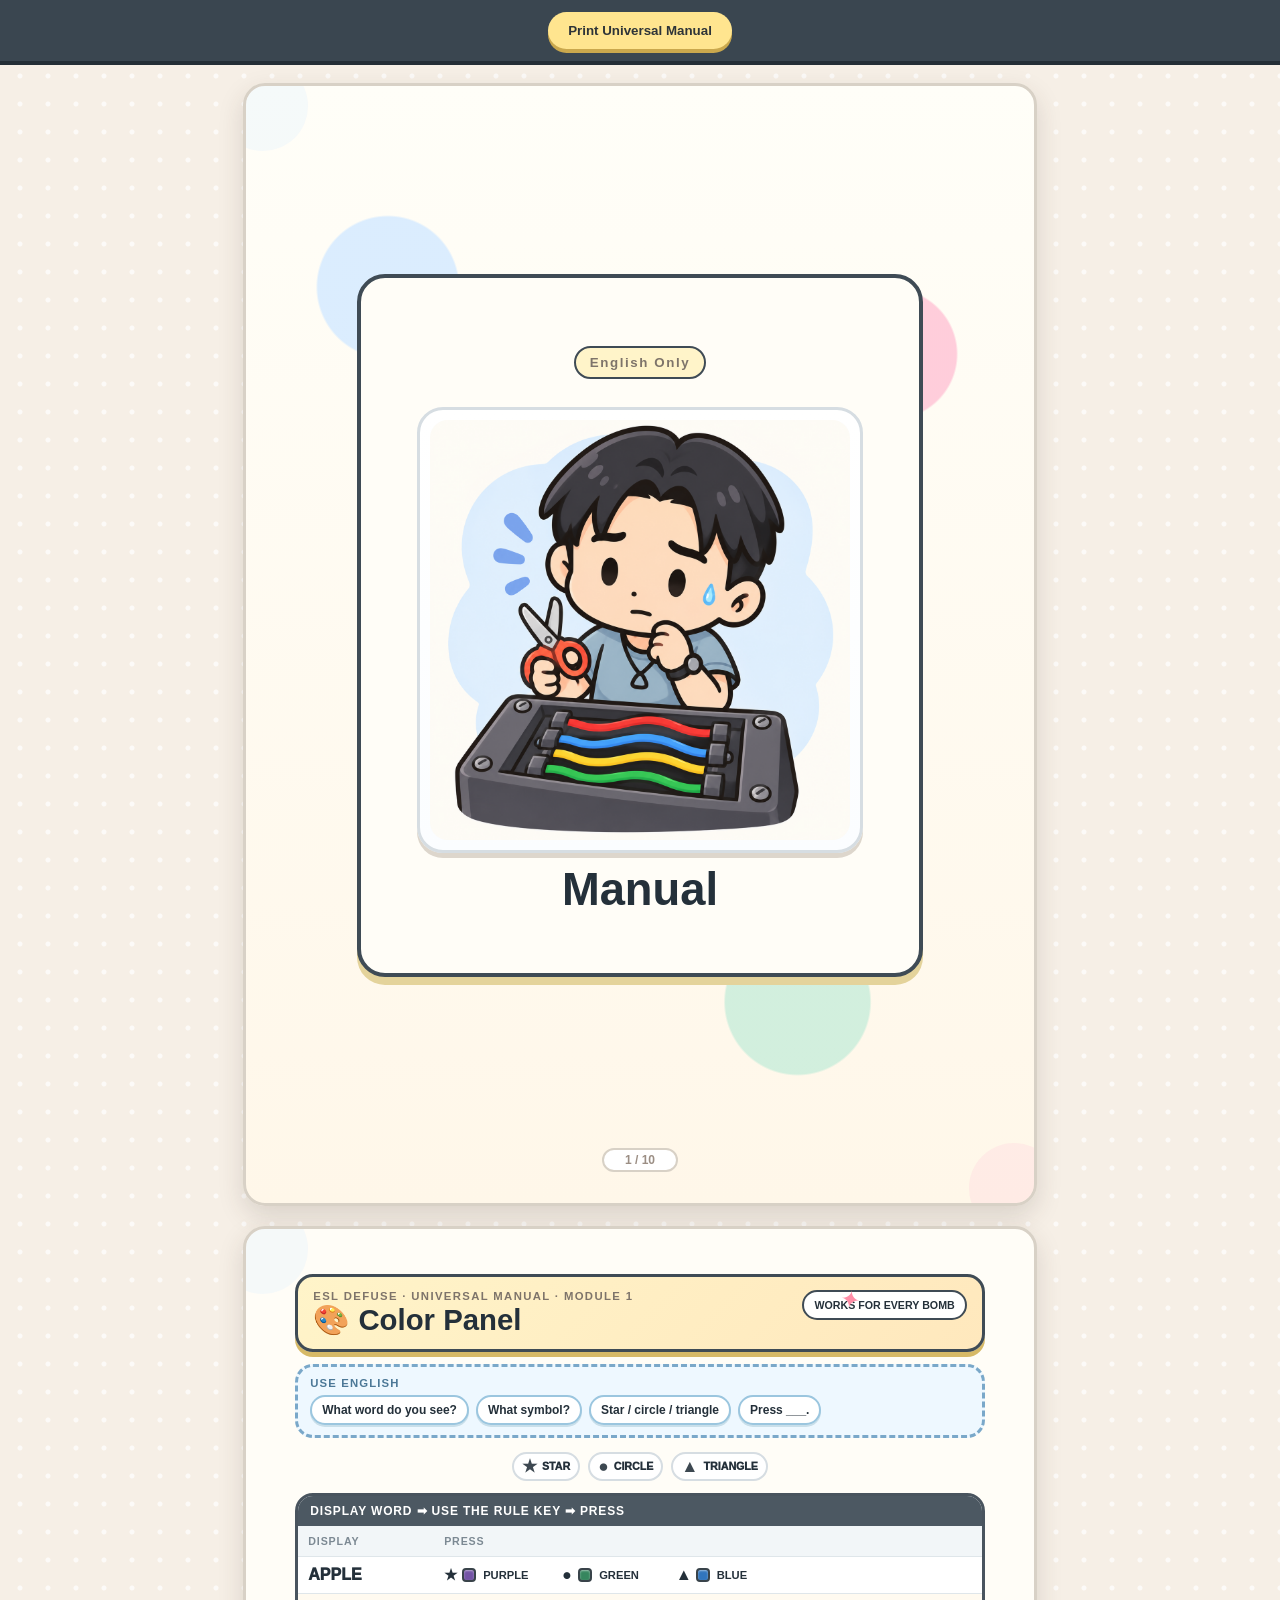
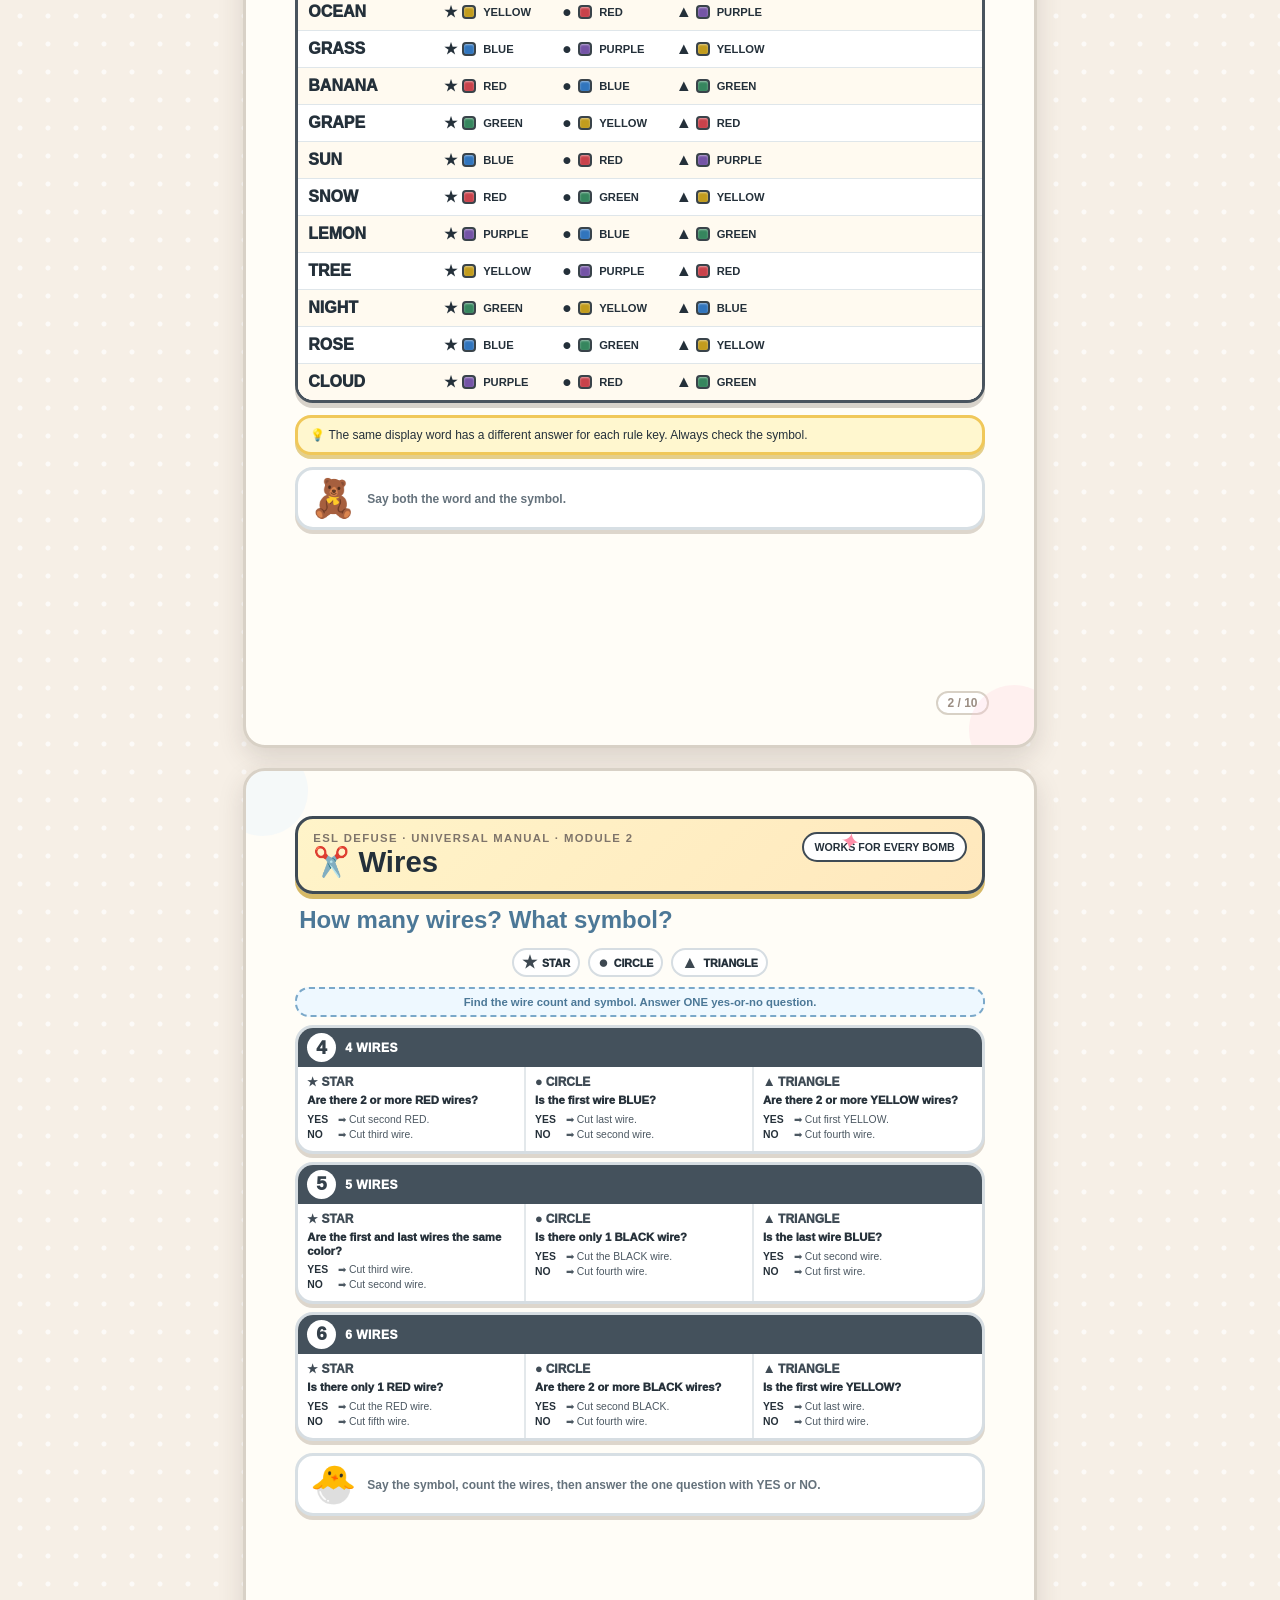
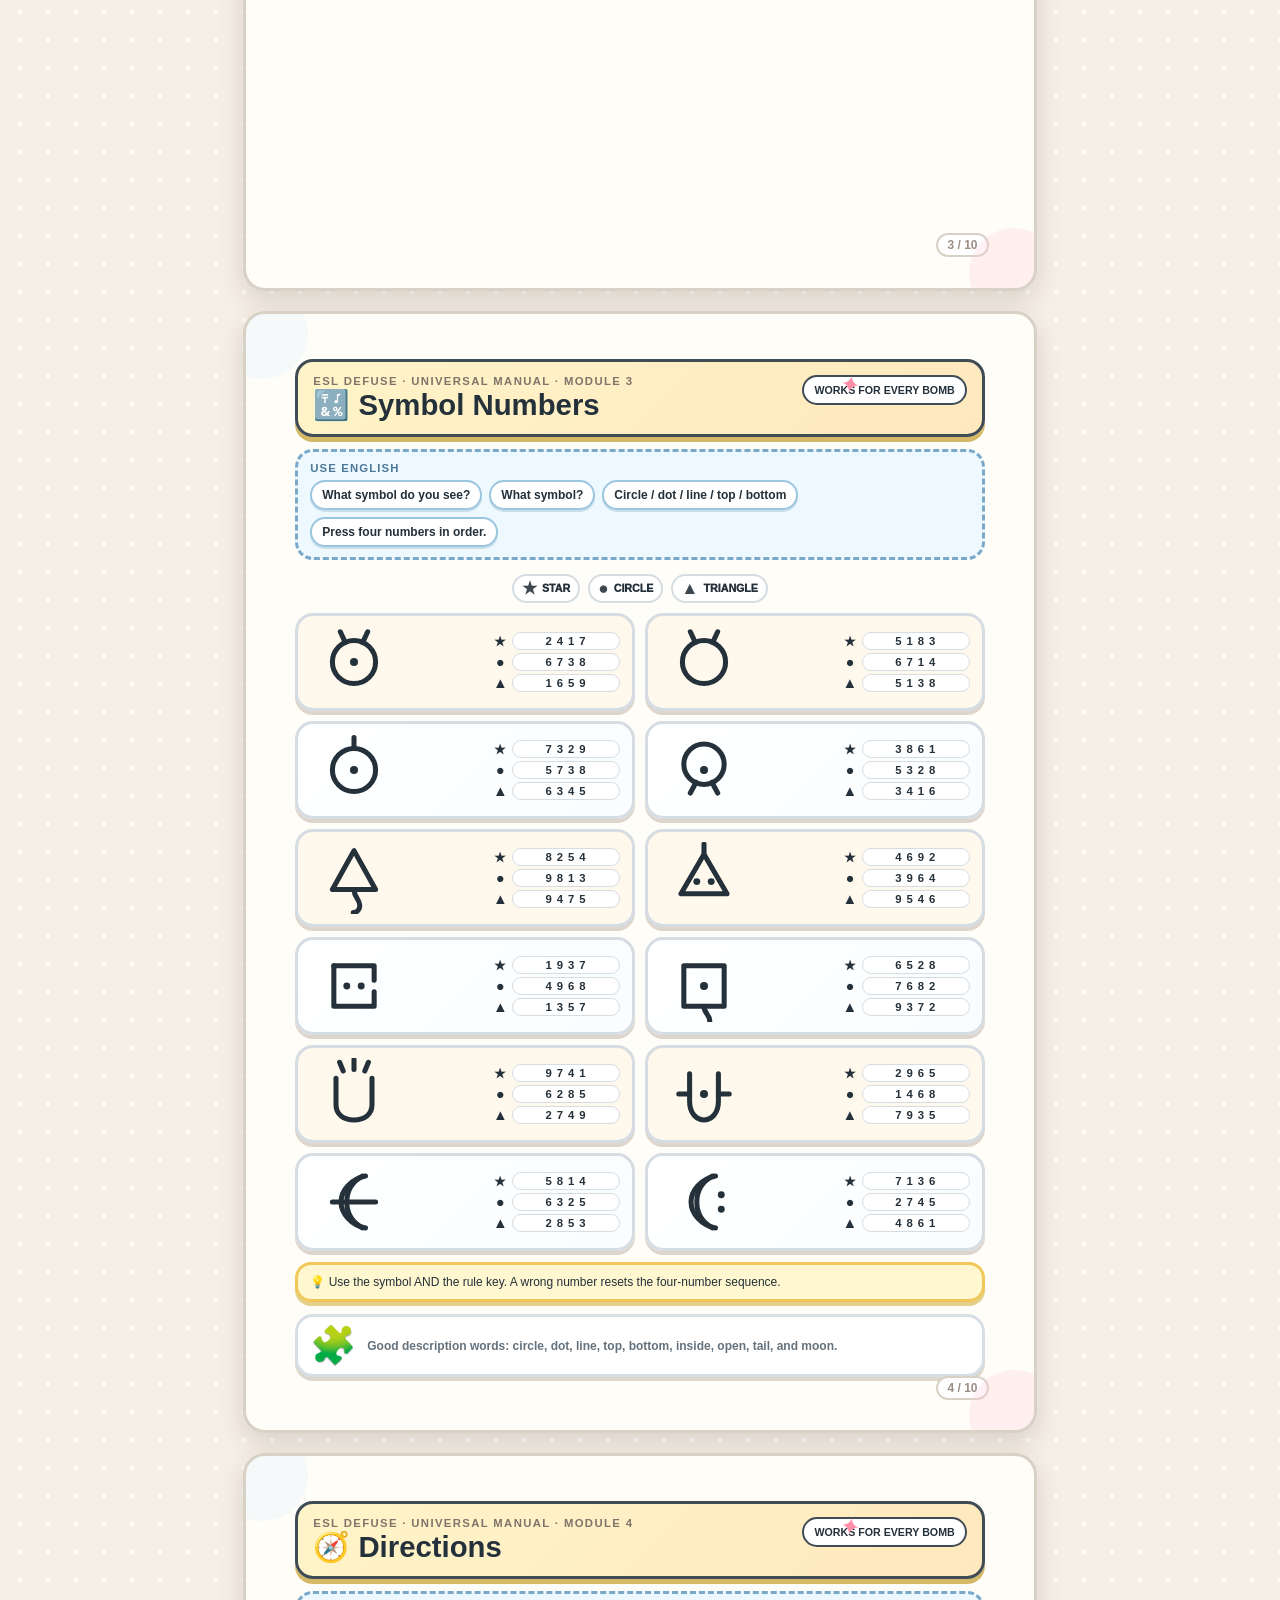
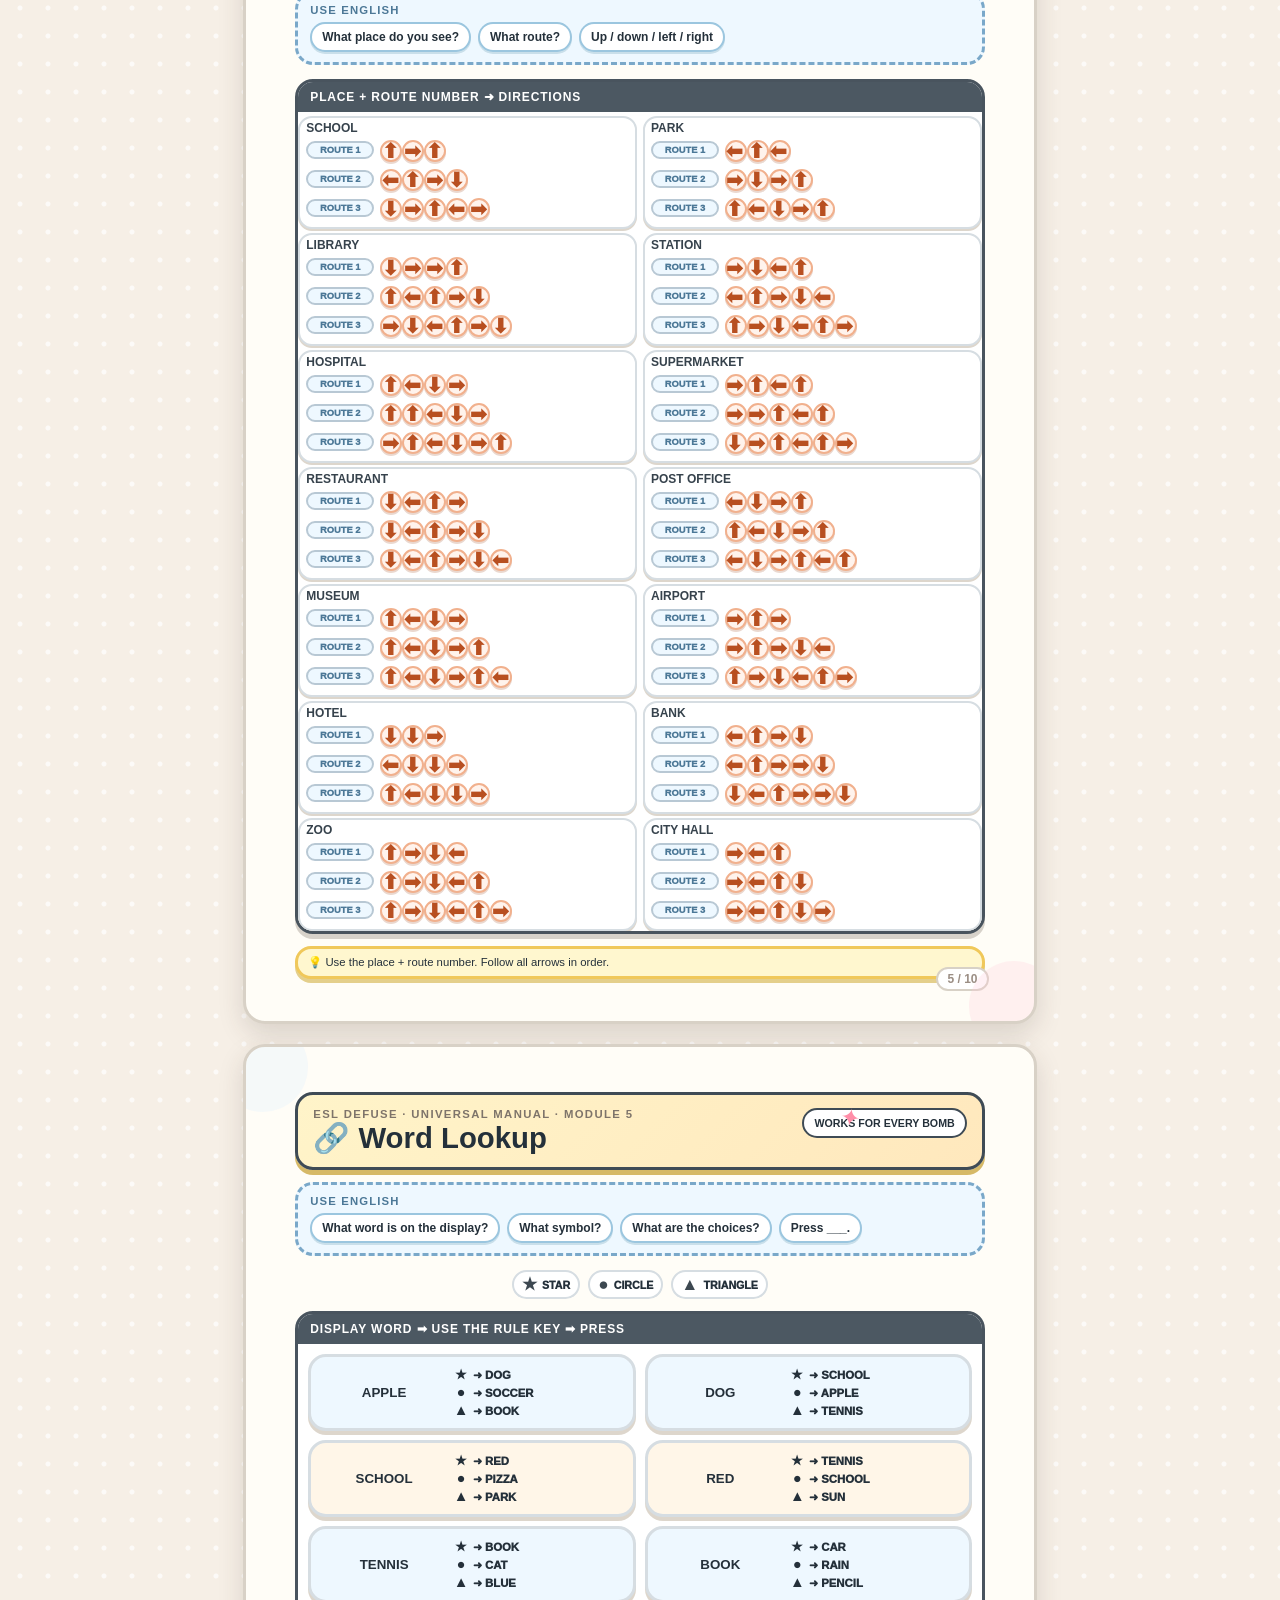
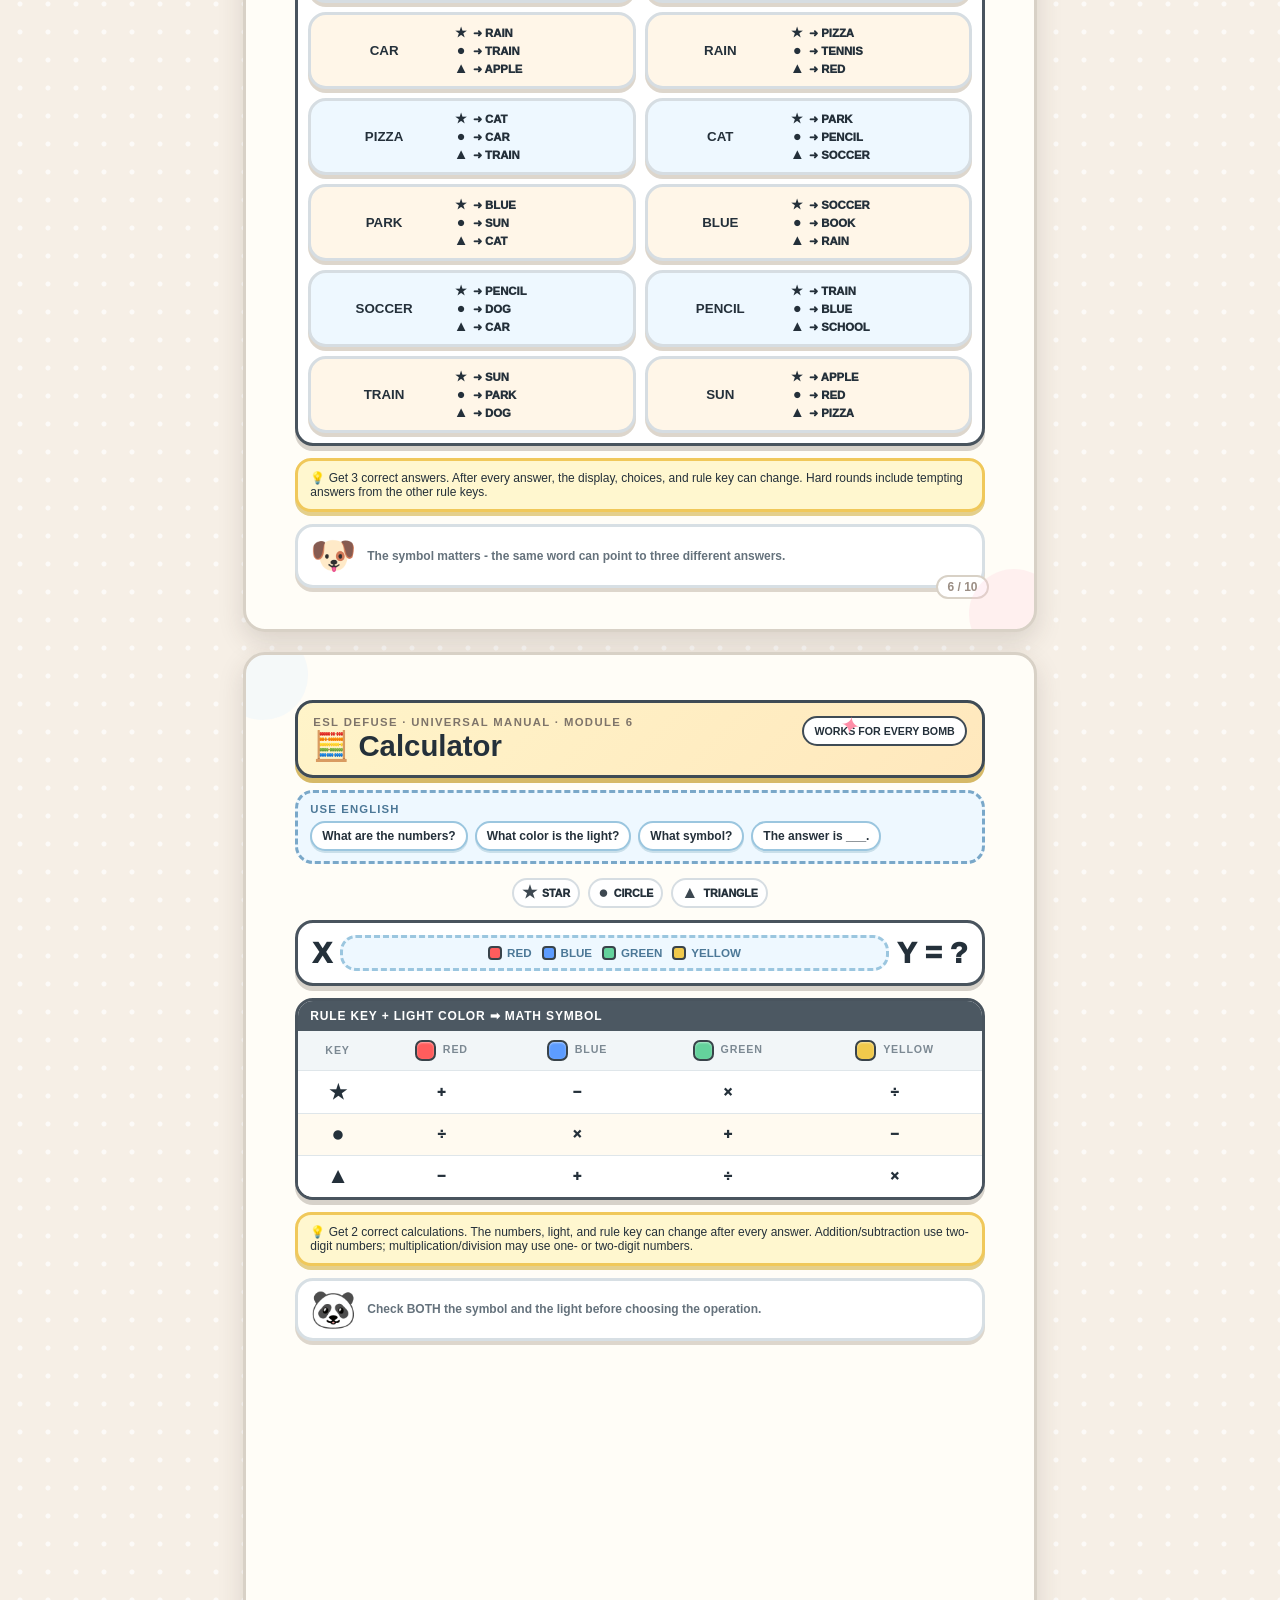
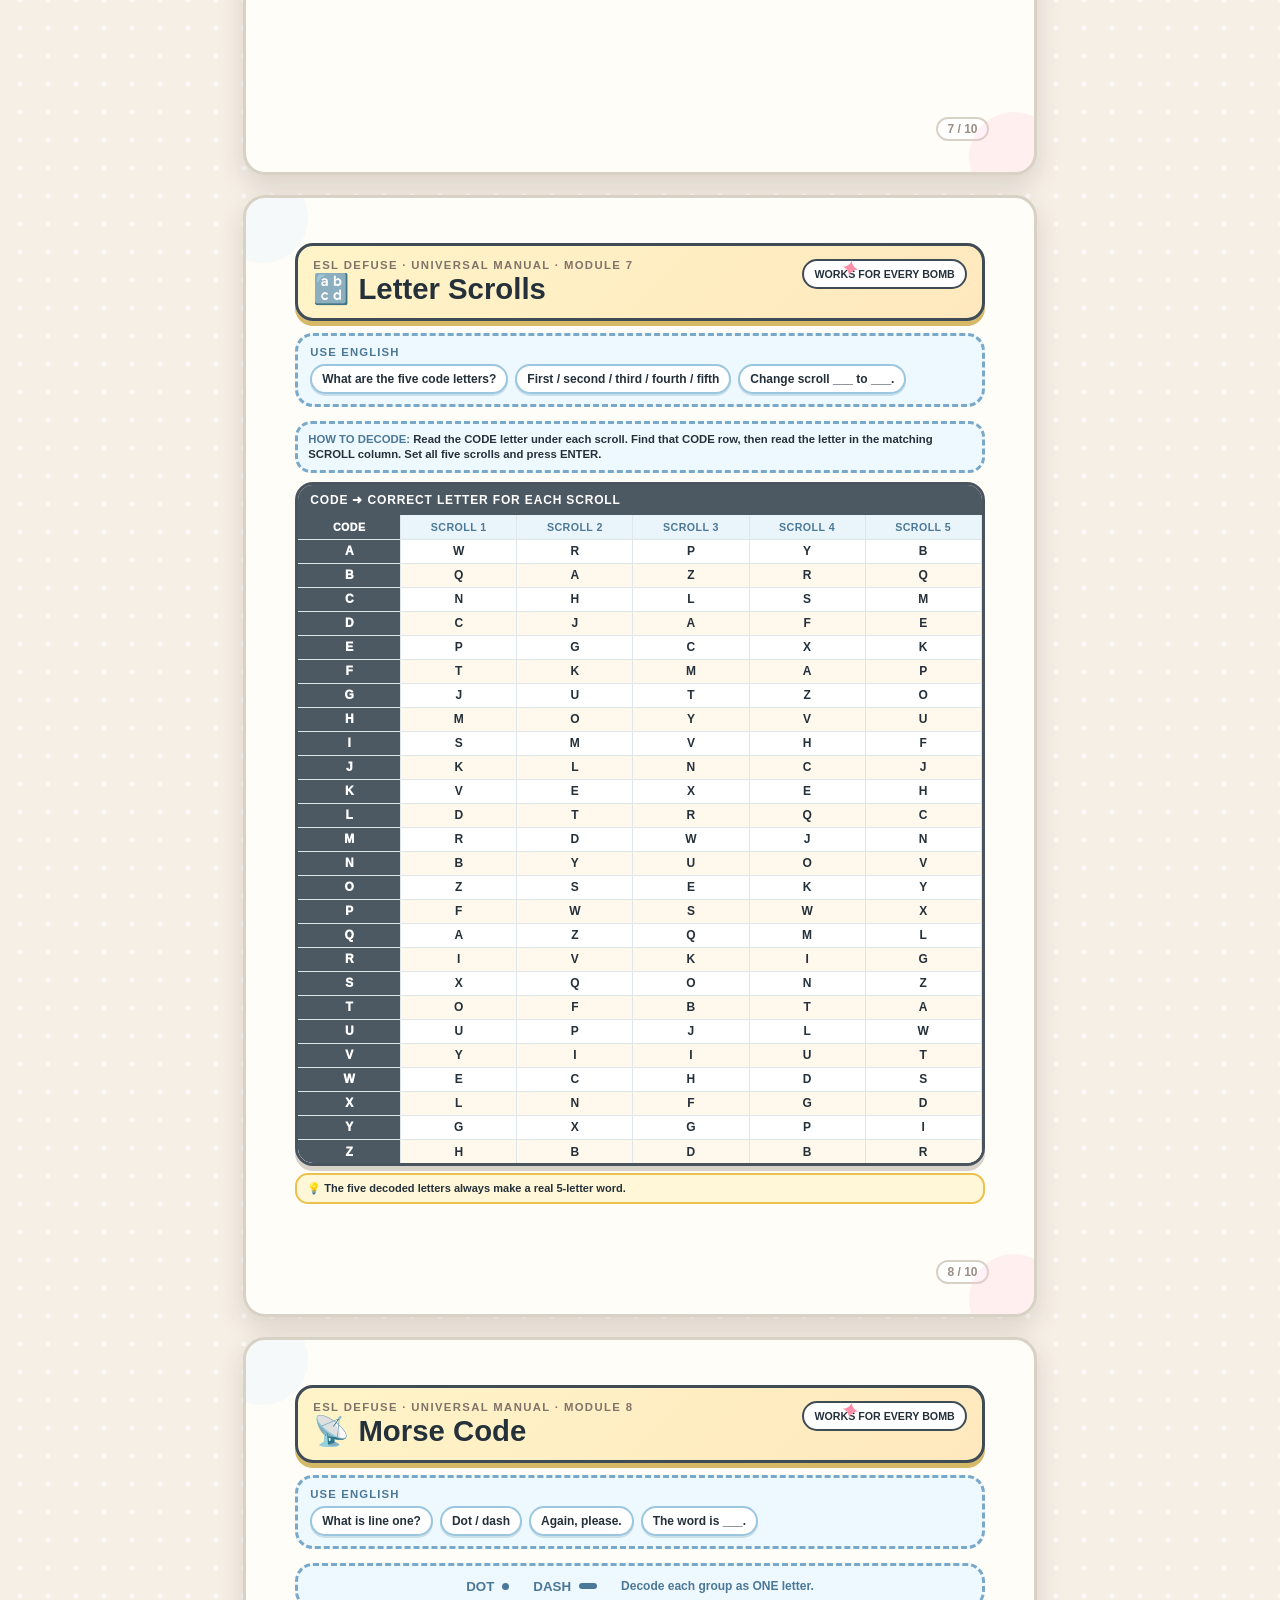
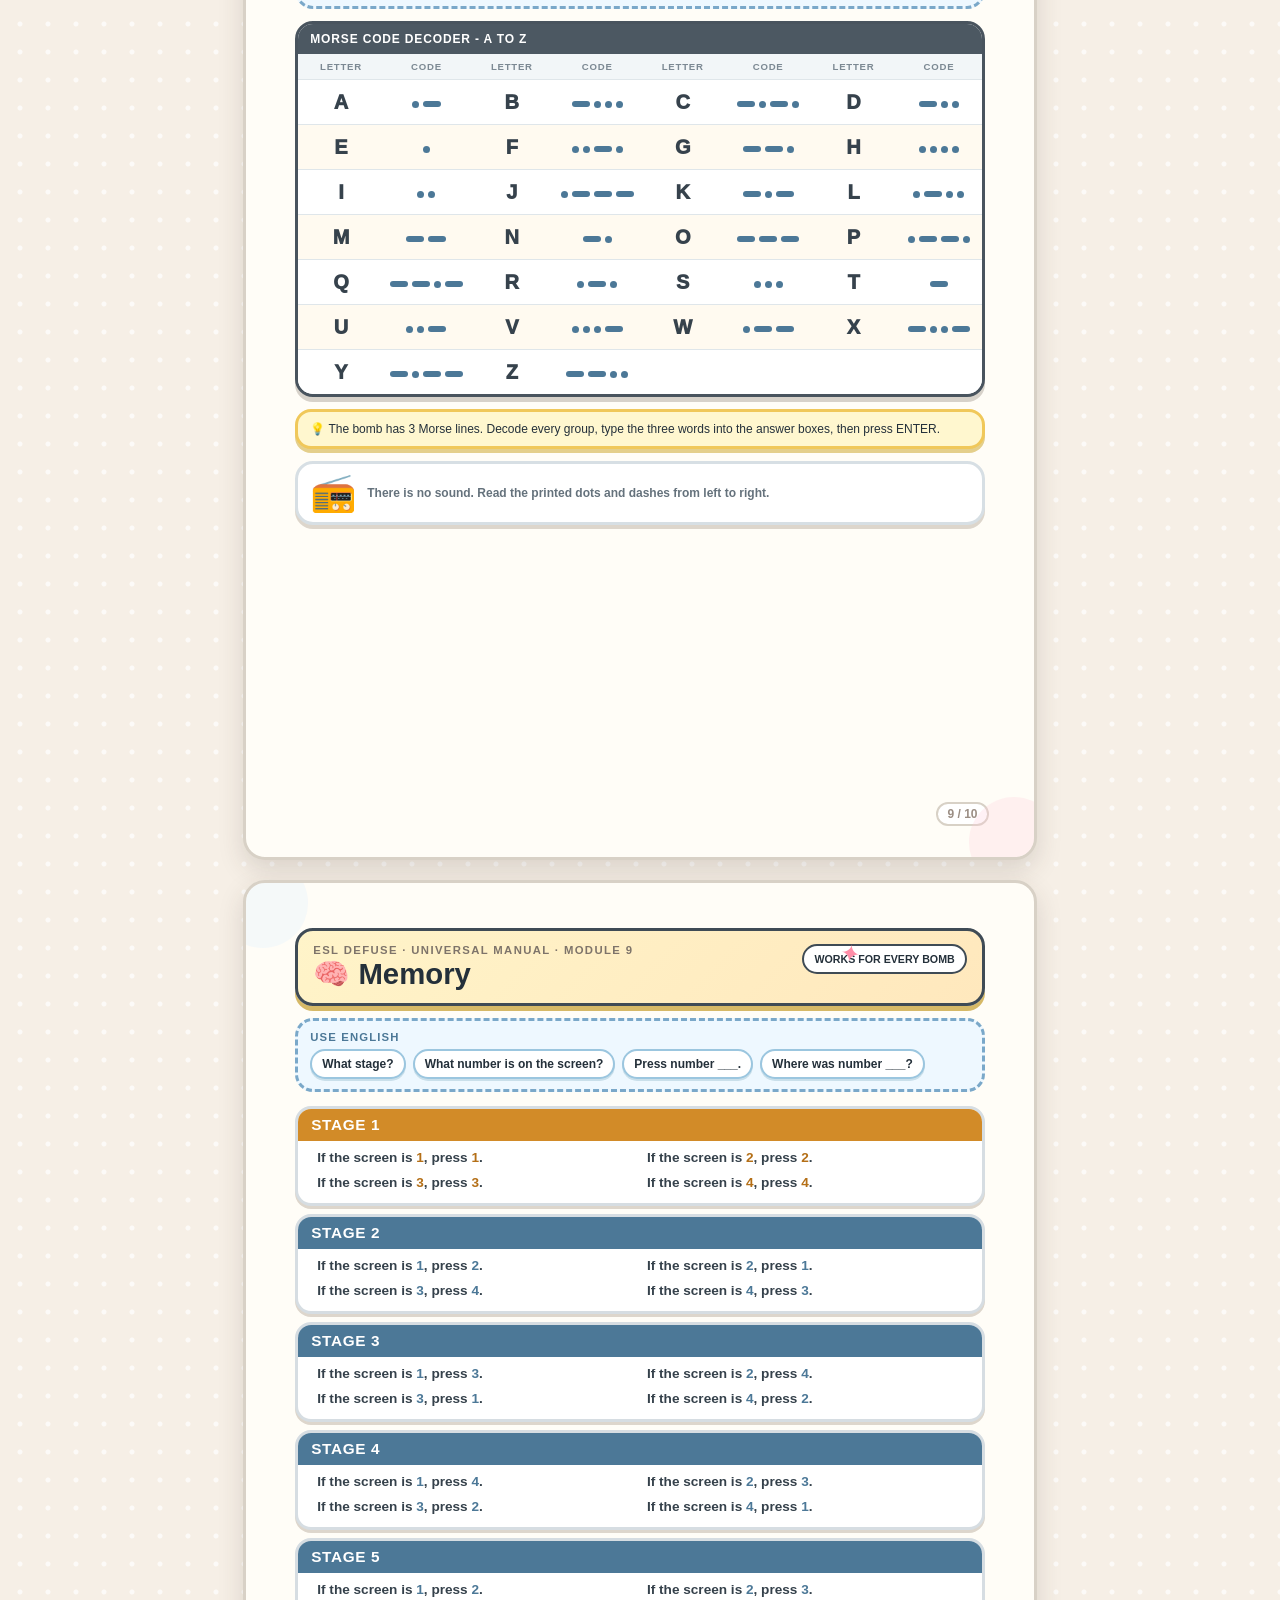
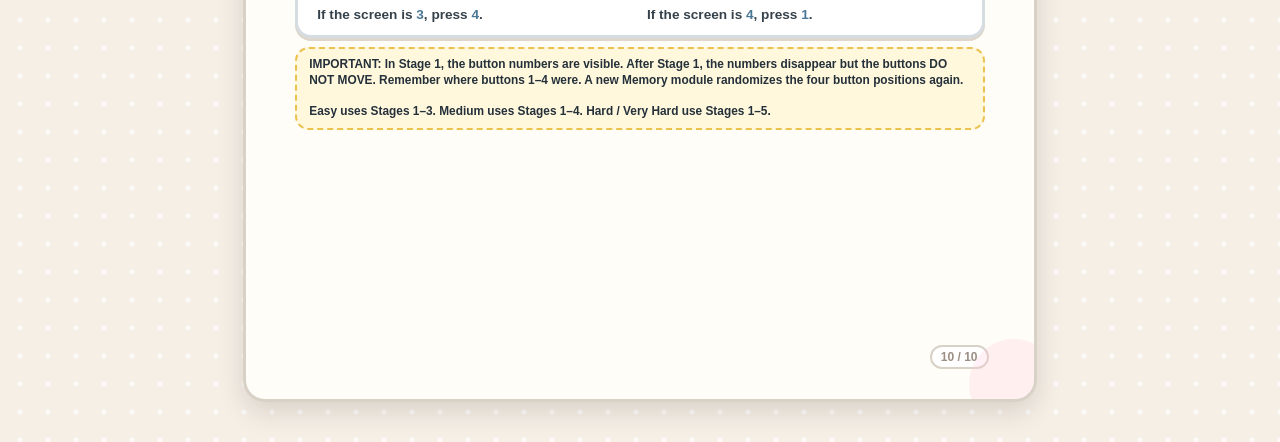
==== commit 7fe06b9e: "Add files via upload" ====
--- a/manual.html
+++ b/manual.html
@@ -699,6 +699,147 @@
         font-size:8.5pt !important;
       }
     }
+  
+    .decoder-intro{
+      border:3px dashed #7aa8c9;border-radius:16px;padding:8px 10px;margin:8px 0 9px;background:#eef8ff;
+      font-size:8.5pt;font-weight:800;line-height:1.35;
+    }
+    .decoder-intro b{color:#4c7897}
+    .decoder-table-box{margin:8px 0 0}
+    .decoder-table{table-layout:fixed;border-collapse:collapse}
+    .decoder-table th,.decoder-table td{
+      text-align:center;padding:3px 4px;height:6.35mm;border-right:1px solid #dfe6ea;
+      font-size:9pt;font-weight:900;
+    }
+    .decoder-table th{background:#eaf5fb;color:#4c7897;font-size:8pt;letter-spacing:.04em}
+    .decoder-table th:first-child,.decoder-table td:first-child{
+      width:15%;background:#4c5862;color:white;font-weight:950;
+    }
+    .decoder-table th:not(:first-child){width:17%}
+    .decoder-table tr:nth-child(even) td:not(:first-child){background:#fff8ec}
+    .decoder-table tr:nth-child(odd) td:not(:first-child){background:#fff}
+    .decoder-tip{margin-top:7px;padding:7px 10px;border:2px solid #edc14d;border-radius:13px;background:#fff7d7;font-size:8.3pt;font-weight:800}
+    @media print{
+      .decoder-intro{padding:8px 10px !important;margin:8px 0 9px !important}
+      .decoder-table th,.decoder-table td{padding:3px 4px !important;height:6.35mm !important;font-size:9pt !important}
+      .decoder-table th{font-size:8pt !important}
+    }
+
+  
+    .morse-key-note{
+      border:3px dashed #7aa8c9;border-radius:18px;padding:10px 12px;margin:10px 0 12px;
+      background:#eef8ff;font-size:10pt;font-weight:900;color:#4c7897;text-align:center;
+    }
+    .morse-manual-grid{
+      display:grid;grid-template-columns:repeat(4,1fr);gap:9px;position:relative;z-index:1;
+    }
+    .morse-manual-card{
+      display:grid;grid-template-columns:42px 1fr;align-items:center;gap:8px;
+      min-height:48px;padding:7px 9px;border:3px solid #d6dde2;border-radius:15px;
+      background:#fff;box-shadow:0 3px 0 #ddd6cc;
+    }
+    .morse-manual-card:nth-child(odd){background:#fff8ec}
+    .morse-manual-letter{
+      display:flex;align-items:center;justify-content:center;width:38px;height:38px;
+      border-radius:50%;background:#44515c;color:#fff;font-size:16pt;font-weight:950;
+    }
+    .morse-manual-code{
+      font-family:Arial,monospace;font-size:16pt;font-weight:950;letter-spacing:.12em;
+      color:#4c7897;white-space:nowrap;
+    }
+    @media print{
+      .morse-manual-grid{gap:9px !important}
+      .morse-manual-card{min-height:48px !important;padding:7px 9px !important}
+      .morse-manual-code{font-size:16pt !important}
+    }
+
+  
+    .morse-decoder-table{width:100%;border-collapse:collapse;table-layout:fixed}
+    .morse-decoder-table th{font-size:7.2pt;text-align:center;padding:7px 4px}
+    .morse-decoder-table td{padding:10px 5px;text-align:center;border-bottom:1px solid #dfe6ea}
+    .morse-decoder-table tr:nth-child(even) td{background:#fffaf0}
+    .morse-letter-cell{font-size:15pt;font-weight:950;color:#36424c;width:7%}
+    .morse-code-cell{font-family:Arial,monospace;font-size:14pt;font-weight:950;letter-spacing:.12em;color:#4c7897;width:18%}
+    @media print{
+      .morse-decoder-table td{padding:10px 5px !important}
+      .morse-letter-cell{font-size:15pt !important}
+      .morse-code-cell{font-size:14pt !important}
+    }
+
+  
+    .manual-morse-code{
+      display:inline-flex;
+      align-items:center;
+      justify-content:center;
+      gap:4px;
+      min-height:20px;
+      white-space:nowrap;
+    }
+    .manual-morse-mark{
+      display:inline-block;
+      background:#4c7897;
+      vertical-align:middle;
+    }
+    .manual-morse-dot{
+      width:7px;
+      height:7px;
+      border-radius:50%;
+    }
+    .manual-morse-dash{
+      width:18px;
+      height:6px;
+      border-radius:999px;
+    }
+    .morse-key-sample{
+      display:inline-flex;
+      align-items:center;
+      gap:4px;
+      margin:0 5px;
+      vertical-align:middle;
+    }
+    @media print{
+      .manual-morse-dot{width:7px !important;height:7px !important}
+      .manual-morse-dash{width:18px !important;height:6px !important}
+    }
+
+  
+    .morse-key-note{display:flex;align-items:center;justify-content:center;gap:24px;flex-wrap:nowrap}
+    .morse-legend-item{display:inline-flex;align-items:center;gap:8px;white-space:nowrap}
+    .morse-legend-item b{font-size:10pt;color:#4c7897}
+    .morse-legend-help{font-size:9pt;font-weight:900;white-space:nowrap;color:#4c7897}
+    @media print{
+      .morse-key-note{display:flex !important;gap:24px !important;flex-wrap:nowrap !important}
+    }
+
+  
+    .memory-demo{display:grid;grid-template-columns:1fr 1fr;gap:12px;margin:10px 0}
+    .memory-step{border:3px solid #d6dde2;border-radius:16px;background:#fff;padding:12px;box-shadow:0 3px 0 #ddd6cc}
+    .memory-step h3{margin:0 0 8px;color:#4c7897;font-size:13pt}
+    .memory-screen-demo{width:120px;height:72px;margin:7px auto 10px;border:4px solid #596772;border-radius:12px;background:#172027;color:#fff2b7;display:flex;align-items:center;justify-content:center;font-size:34pt;font-weight:950}
+    .memory-btn-demo{display:grid;grid-template-columns:repeat(4,1fr);gap:6px}
+    .memory-btn-demo span{height:44px;border:2px solid #64717b;border-radius:9px;background:#303b44;color:#fff;display:flex;align-items:center;justify-content:center;font-size:14pt;font-weight:950}
+    .memory-btn-demo.hidden span{color:#aab4bb;font-size:16pt}
+    .memory-map-demo{display:grid;grid-template-columns:repeat(4,1fr);gap:6px;margin-top:8px}
+    .memory-map-demo span{border:2px solid #7aa8c9;border-radius:9px;padding:7px 3px;background:#eef8ff;text-align:center;font-weight:950;color:#4c7897}
+    .memory-rules{margin-top:10px;border:3px dashed #efb84e;border-radius:16px;background:#fff7d7;padding:12px 14px;font-size:9.5pt;font-weight:800;line-height:1.55}
+
+  
+    .memory-rule-list{display:grid;gap:8px;margin-top:11px}
+    .memory-rule-stage{border:3px solid #d6dde2;border-radius:16px;background:#fff;overflow:hidden;box-shadow:0 3px 0 #ddd6cc}
+    .memory-rule-stage h3{margin:0;padding:7px 13px;background:#4c7897;color:#fff;font-size:11.5pt;letter-spacing:.04em}
+    .memory-rule-stage.stage-one h3{background:#d28b28}
+    .memory-sentences{display:grid;grid-template-columns:1fr 1fr;gap:0;padding:5px 12px 7px}
+    .memory-sentence{margin:0;padding:4px 7px;font-size:10.2pt;font-weight:850;line-height:1.25;color:#35414b}
+    .memory-sentence strong{color:#4c7897}
+    .memory-rule-stage.stage-one .memory-sentence strong{color:#b46f17}
+    .memory-simple-note{margin-top:9px;padding:8px 12px;border:2px dashed #edc14d;border-radius:14px;background:#fff8dd;font-size:8.9pt;font-weight:850;line-height:1.34}
+    @media print{
+      .memory-rule-list{gap:8px !important}
+      .memory-rule-stage h3{padding:7px 13px !important;font-size:11.5pt !important}
+      .memory-sentences{padding:5px 12px 7px !important}
+      .memory-sentence{padding:4px 7px !important;font-size:10.2pt !important}
+    }
+
   </style>
 
 </head>
@@ -715,7 +856,7 @@
         <div class="cover-illustration-wrap"><img class="cover-illustration" src="cover-illustration.png" alt="Cute student defusing a bomb with colored wires"></div>
         <h1 class="cover-title">Manual</h1>
       </div>
-      <div class="page-number cover-page-number">1 / 7</div>
+      <div class="page-number cover-page-number">1 / 10</div>
     </section>
 
 <section class="page">
@@ -725,7 +866,7 @@
       <div class="box"><div class="box-title">DISPLAY WORD ➡ USE THE RULE KEY ➡ PRESS</div><table><thead><tr><th>DISPLAY</th><th>PRESS</th></tr></thead><tbody><tr><td class="big">APPLE</td><td><div class="color-key-results"><span class="key-result-line"><span class="key-symbol">★</span><span class="swatch" style="background:#7454a6"></span>PURPLE</span><span class="key-result-line"><span class="key-symbol">●</span><span class="swatch" style="background:#36865e"></span>GREEN</span><span class="key-result-line"><span class="key-symbol">▲</span><span class="swatch" style="background:#3175bd"></span>BLUE</span></div></td></tr><tr><td class="big">OCEAN</td><td><div class="color-key-results"><span class="key-result-line"><span class="key-symbol">★</span><span class="swatch" style="background:#c29c1d"></span>YELLOW</span><span class="key-result-line"><span class="key-symbol">●</span><span class="swatch" style="background:#c9424b"></span>RED</span><span class="key-result-line"><span class="key-symbol">▲</span><span class="swatch" style="background:#7454a6"></span>PURPLE</span></div></td></tr><tr><td class="big">GRASS</td><td><div class="color-key-results"><span class="key-result-line"><span class="key-symbol">★</span><span class="swatch" style="background:#3175bd"></span>BLUE</span><span class="key-result-line"><span class="key-symbol">●</span><span class="swatch" style="background:#7454a6"></span>PURPLE</span><span class="key-result-line"><span class="key-symbol">▲</span><span class="swatch" style="background:#c29c1d"></span>YELLOW</span></div></td></tr><tr><td class="big">BANANA</td><td><div class="color-key-results"><span class="key-result-line"><span class="key-symbol">★</span><span class="swatch" style="background:#c9424b"></span>RED</span><span class="key-result-line"><span class="key-symbol">●</span><span class="swatch" style="background:#3175bd"></span>BLUE</span><span class="key-result-line"><span class="key-symbol">▲</span><span class="swatch" style="background:#36865e"></span>GREEN</span></div></td></tr><tr><td class="big">GRAPE</td><td><div class="color-key-results"><span class="key-result-line"><span class="key-symbol">★</span><span class="swatch" style="background:#36865e"></span>GREEN</span><span class="key-result-line"><span class="key-symbol">●</span><span class="swatch" style="background:#c29c1d"></span>YELLOW</span><span class="key-result-line"><span class="key-symbol">▲</span><span class="swatch" style="background:#c9424b"></span>RED</span></div></td></tr><tr><td class="big">SUN</td><td><div class="color-key-results"><span class="key-result-line"><span class="key-symbol">★</span><span class="swatch" style="background:#3175bd"></span>BLUE</span><span class="key-result-line"><span class="key-symbol">●</span><span class="swatch" style="background:#c9424b"></span>RED</span><span class="key-result-line"><span class="key-symbol">▲</span><span class="swatch" style="background:#7454a6"></span>PURPLE</span></div></td></tr><tr><td class="big">SNOW</td><td><div class="color-key-results"><span class="key-result-line"><span class="key-symbol">★</span><span class="swatch" style="background:#c9424b"></span>RED</span><span class="key-result-line"><span class="key-symbol">●</span><span class="swatch" style="background:#36865e"></span>GREEN</span><span class="key-result-line"><span class="key-symbol">▲</span><span class="swatch" style="background:#c29c1d"></span>YELLOW</span></div></td></tr><tr><td class="big">LEMON</td><td><div class="color-key-results"><span class="key-result-line"><span class="key-symbol">★</span><span class="swatch" style="background:#7454a6"></span>PURPLE</span><span class="key-result-line"><span class="key-symbol">●</span><span class="swatch" style="background:#3175bd"></span>BLUE</span><span class="key-result-line"><span class="key-symbol">▲</span><span class="swatch" style="background:#36865e"></span>GREEN</span></div></td></tr><tr><td class="big">TREE</td><td><div class="color-key-results"><span class="key-result-line"><span class="key-symbol">★</span><span class="swatch" style="background:#c29c1d"></span>YELLOW</span><span class="key-result-line"><span class="key-symbol">●</span><span class="swatch" style="background:#7454a6"></span>PURPLE</span><span class="key-result-line"><span class="key-symbol">▲</span><span class="swatch" style="background:#c9424b"></span>RED</span></div></td></tr><tr><td class="big">NIGHT</td><td><div class="color-key-results"><span class="key-result-line"><span class="key-symbol">★</span><span class="swatch" style="background:#36865e"></span>GREEN</span><span class="key-result-line"><span class="key-symbol">●</span><span class="swatch" style="background:#c29c1d"></span>YELLOW</span><span class="key-result-line"><span class="key-symbol">▲</span><span class="swatch" style="background:#3175bd"></span>BLUE</span></div></td></tr><tr><td class="big">ROSE</td><td><div class="color-key-results"><span class="key-result-line"><span class="key-symbol">★</span><span class="swatch" style="background:#3175bd"></span>BLUE</span><span class="key-result-line"><span class="key-symbol">●</span><span class="swatch" style="background:#36865e"></span>GREEN</span><span class="key-result-line"><span class="key-symbol">▲</span><span class="swatch" style="background:#c29c1d"></span>YELLOW</span></div></td></tr><tr><td class="big">CLOUD</td><td><div class="color-key-results"><span class="key-result-line"><span class="key-symbol">★</span><span class="swatch" style="background:#7454a6"></span>PURPLE</span><span class="key-result-line"><span class="key-symbol">●</span><span class="swatch" style="background:#c9424b"></span>RED</span><span class="key-result-line"><span class="key-symbol">▲</span><span class="swatch" style="background:#36865e"></span>GREEN</span></div></td></tr></tbody></table></div>
       <div class="note">The same display word has a different answer for each rule key. Always check the symbol.</div>
       <div class="mascot"><div class="mascot-face">🧸</div><div class="mascot-text">Say both the word and the symbol.</div></div>
-      <div class="page-number">2 / 7</div>
+      <div class="page-number">2 / 10</div>
     </section>
 
     <section class="page">
@@ -763,7 +904,7 @@
         </div>
       </div>
       <div class="mascot"><div class="mascot-face">🐣</div><div class="mascot-text">Say the symbol, count the wires, then answer the one question with YES or NO.</div></div>
-      <div class="page-number">3 / 7</div>
+      <div class="page-number">3 / 10</div>
     </section>
 
 
@@ -774,7 +915,7 @@
       <div class="animal-grid"><div class="animal symbol-card"><div class="symbol-cell" aria-label="circle with two short lines on top and a dot inside"><svg class="symbol-svg" viewBox="0 0 100 100" width="72" height="72" aria-hidden="true"><circle cx="50" cy="50" r="30" stroke="currentColor" stroke-width="7" stroke-linecap="round" stroke-linejoin="round" fill="none"/><line x1="38" y1="23" x2="31" y2="8" stroke="currentColor" stroke-width="7" stroke-linecap="round" stroke-linejoin="round" fill="none"/><line x1="62" y1="23" x2="69" y2="8" stroke="currentColor" stroke-width="7" stroke-linecap="round" stroke-linejoin="round" fill="none"/><circle cx="50" cy="50" r="5.6" fill="currentColor" stroke="none"/></svg></div><div class="animal-key-seqs"><div class="animal-key-line"><span class="key-symbol">★</span><span class="animal-seq-text">2 4 1 7</span></div><div class="animal-key-line"><span class="key-symbol">●</span><span class="animal-seq-text">6 7 3 8</span></div><div class="animal-key-line"><span class="key-symbol">▲</span><span class="animal-seq-text">1 6 5 9</span></div></div></div><div class="animal symbol-card"><div class="symbol-cell" aria-label="circle with two short lines on top and no dot"><svg class="symbol-svg" viewBox="0 0 100 100" width="72" height="72" aria-hidden="true"><circle cx="50" cy="50" r="30" stroke="currentColor" stroke-width="7" stroke-linecap="round" stroke-linejoin="round" fill="none"/><line x1="38" y1="23" x2="31" y2="8" stroke="currentColor" stroke-width="7" stroke-linecap="round" stroke-linejoin="round" fill="none"/><line x1="62" y1="23" x2="69" y2="8" stroke="currentColor" stroke-width="7" stroke-linecap="round" stroke-linejoin="round" fill="none"/></svg></div><div class="animal-key-seqs"><div class="animal-key-line"><span class="key-symbol">★</span><span class="animal-seq-text">5 1 8 3</span></div><div class="animal-key-line"><span class="key-symbol">●</span><span class="animal-seq-text">6 7 1 4</span></div><div class="animal-key-line"><span class="key-symbol">▲</span><span class="animal-seq-text">5 1 3 8</span></div></div></div><div class="animal symbol-card"><div class="symbol-cell" aria-label="circle with one short line on top and a dot inside"><svg class="symbol-svg" viewBox="0 0 100 100" width="72" height="72" aria-hidden="true"><circle cx="50" cy="50" r="30" stroke="currentColor" stroke-width="7" stroke-linecap="round" stroke-linejoin="round" fill="none"/><line x1="50" y1="20" x2="50" y2="5" stroke="currentColor" stroke-width="7" stroke-linecap="round" stroke-linejoin="round" fill="none"/><circle cx="50" cy="50" r="5.6" fill="currentColor" stroke="none"/></svg></div><div class="animal-key-seqs"><div class="animal-key-line"><span class="key-symbol">★</span><span class="animal-seq-text">7 3 2 9</span></div><div class="animal-key-line"><span class="key-symbol">●</span><span class="animal-seq-text">5 7 3 8</span></div><div class="animal-key-line"><span class="key-symbol">▲</span><span class="animal-seq-text">6 3 4 5</span></div></div></div><div class="animal symbol-card"><div class="symbol-cell" aria-label="circle with two short lines at the bottom and a dot inside"><svg class="symbol-svg" viewBox="0 0 100 100" width="72" height="72" aria-hidden="true"><circle cx="50" cy="42" r="28" stroke="currentColor" stroke-width="7" stroke-linecap="round" stroke-linejoin="round" fill="none"/><line x1="39" y1="67" x2="31" y2="82" stroke="currentColor" stroke-width="7" stroke-linecap="round" stroke-linejoin="round" fill="none"/><line x1="61" y1="67" x2="69" y2="82" stroke="currentColor" stroke-width="7" stroke-linecap="round" stroke-linejoin="round" fill="none"/><circle cx="50" cy="50" r="5.6" fill="currentColor" stroke="none"/></svg></div><div class="animal-key-seqs"><div class="animal-key-line"><span class="key-symbol">★</span><span class="animal-seq-text">3 8 6 1</span></div><div class="animal-key-line"><span class="key-symbol">●</span><span class="animal-seq-text">5 3 2 8</span></div><div class="animal-key-line"><span class="key-symbol">▲</span><span class="animal-seq-text">3 4 1 6</span></div></div></div><div class="animal symbol-card"><div class="symbol-cell" aria-label="triangle with a curved tail at the bottom"><svg class="symbol-svg" viewBox="0 0 100 100" width="72" height="72" aria-hidden="true"><polygon points="50,12 20,66 80,66" stroke="currentColor" stroke-width="7" stroke-linecap="round" stroke-linejoin="round" fill="none"/><path d="M50 66 C50 77 58 79 58 88 C58 95 53 98 49 98" stroke="currentColor" stroke-width="7" stroke-linecap="round" stroke-linejoin="round" fill="none"/></svg></div><div class="animal-key-seqs"><div class="animal-key-line"><span class="key-symbol">★</span><span class="animal-seq-text">8 2 5 4</span></div><div class="animal-key-line"><span class="key-symbol">●</span><span class="animal-seq-text">9 8 1 3</span></div><div class="animal-key-line"><span class="key-symbol">▲</span><span class="animal-seq-text">9 4 7 5</span></div></div></div><div class="animal symbol-card"><div class="symbol-cell" aria-label="triangle with one short line on top and two dots inside"><svg class="symbol-svg" viewBox="0 0 100 100" width="72" height="72" aria-hidden="true"><polygon points="50,17 18,72 82,72" stroke="currentColor" stroke-width="7" stroke-linecap="round" stroke-linejoin="round" fill="none"/><line x1="50" y1="17" x2="50" y2="3" stroke="currentColor" stroke-width="7" stroke-linecap="round" stroke-linejoin="round" fill="none"/><circle cx="40" cy="55" r="4.8" fill="currentColor" stroke="none"/><circle cx="60" cy="55" r="4.8" fill="currentColor" stroke="none"/></svg></div><div class="animal-key-seqs"><div class="animal-key-line"><span class="key-symbol">★</span><span class="animal-seq-text">4 6 9 2</span></div><div class="animal-key-line"><span class="key-symbol">●</span><span class="animal-seq-text">3 9 6 4</span></div><div class="animal-key-line"><span class="key-symbol">▲</span><span class="animal-seq-text">9 5 4 6</span></div></div></div><div class="animal symbol-card"><div class="symbol-cell" aria-label="open square with a gap on the right and two dots inside"><svg class="symbol-svg" viewBox="0 0 100 100" width="72" height="72" aria-hidden="true"><path d="M22 22 H78 V42" stroke="currentColor" stroke-width="7" stroke-linecap="round" stroke-linejoin="round" fill="none"/><path d="M22 22 V78 H78 V58" stroke="currentColor" stroke-width="7" stroke-linecap="round" stroke-linejoin="round" fill="none"/><circle cx="40" cy="50" r="4.8" fill="currentColor" stroke="none"/><circle cx="60" cy="50" r="4.8" fill="currentColor" stroke="none"/></svg></div><div class="animal-key-seqs"><div class="animal-key-line"><span class="key-symbol">★</span><span class="animal-seq-text">1 9 3 7</span></div><div class="animal-key-line"><span class="key-symbol">●</span><span class="animal-seq-text">4 9 6 8</span></div><div class="animal-key-line"><span class="key-symbol">▲</span><span class="animal-seq-text">1 3 5 7</span></div></div></div><div class="animal symbol-card"><div class="symbol-cell" aria-label="square with one dot inside and a curved tail at the bottom"><svg class="symbol-svg" viewBox="0 0 100 100" width="72" height="72" aria-hidden="true"><rect x="22" y="22" width="56" height="56" stroke="currentColor" stroke-width="7" stroke-linecap="round" stroke-linejoin="round" fill="none"/><circle cx="50" cy="50" r="5.6" fill="currentColor" stroke="none"/><path d="M50 78 C50 88 58 90 58 98 C58 104 53 107 48 108" stroke="currentColor" stroke-width="7" stroke-linecap="round" stroke-linejoin="round" fill="none"/></svg></div><div class="animal-key-seqs"><div class="animal-key-line"><span class="key-symbol">★</span><span class="animal-seq-text">6 5 2 8</span></div><div class="animal-key-line"><span class="key-symbol">●</span><span class="animal-seq-text">7 6 8 2</span></div><div class="animal-key-line"><span class="key-symbol">▲</span><span class="animal-seq-text">9 3 7 2</span></div></div></div><div class="animal symbol-card"><div class="symbol-cell" aria-label="u shape with three short lines on top"><svg class="symbol-svg" viewBox="0 0 100 100" width="72" height="72" aria-hidden="true"><path d="M25 28 V65 C25 78 35 86 50 86 C65 86 75 78 75 65 V28" stroke="currentColor" stroke-width="7" stroke-linecap="round" stroke-linejoin="round" fill="none"/><line x1="35" y1="18" x2="30" y2="6" stroke="currentColor" stroke-width="7" stroke-linecap="round" stroke-linejoin="round" fill="none"/><line x1="50" y1="16" x2="50" y2="2" stroke="currentColor" stroke-width="7" stroke-linecap="round" stroke-linejoin="round" fill="none"/><line x1="65" y1="18" x2="70" y2="6" stroke="currentColor" stroke-width="7" stroke-linecap="round" stroke-linejoin="round" fill="none"/></svg></div><div class="animal-key-seqs"><div class="animal-key-line"><span class="key-symbol">★</span><span class="animal-seq-text">9 7 4 1</span></div><div class="animal-key-line"><span class="key-symbol">●</span><span class="animal-seq-text">6 2 8 5</span></div><div class="animal-key-line"><span class="key-symbol">▲</span><span class="animal-seq-text">2 7 4 9</span></div></div></div><div class="animal symbol-card"><div class="symbol-cell" aria-label="u shape with one dot inside and short arms on both sides"><svg class="symbol-svg" viewBox="0 0 100 100" width="72" height="72" aria-hidden="true"><path d="M30 22 V60 C30 76 39 86 50 86 C61 86 70 76 70 60 V22" stroke="currentColor" stroke-width="7" stroke-linecap="round" stroke-linejoin="round" fill="none"/><line x1="30" y1="50" x2="15" y2="50" stroke="currentColor" stroke-width="7" stroke-linecap="round" stroke-linejoin="round" fill="none"/><line x1="70" y1="50" x2="85" y2="50" stroke="currentColor" stroke-width="7" stroke-linecap="round" stroke-linejoin="round" fill="none"/><circle cx="50" cy="50" r="5.6" fill="currentColor" stroke="none"/></svg></div><div class="animal-key-seqs"><div class="animal-key-line"><span class="key-symbol">★</span><span class="animal-seq-text">2 9 6 5</span></div><div class="animal-key-line"><span class="key-symbol">●</span><span class="animal-seq-text">1 4 6 8</span></div><div class="animal-key-line"><span class="key-symbol">▲</span><span class="animal-seq-text">7 9 3 5</span></div></div></div><div class="animal symbol-card"><div class="symbol-cell" aria-label="crescent shape with a line through the middle"><svg class="symbol-svg" viewBox="0 0 100 100" width="72" height="72" aria-hidden="true"><path d="M66 14 C46 18 32 34 32 50 C32 66 46 82 66 86" stroke="currentColor" stroke-width="7" stroke-linecap="round" stroke-linejoin="round" fill="none"/><path d="M62 14 C47 22 40 35 40 50 C40 65 47 78 62 86" stroke="currentColor" stroke-width="7" stroke-linecap="round" stroke-linejoin="round" fill="none"/><line x1="20" y1="50" x2="80" y2="50" stroke="currentColor" stroke-width="7" stroke-linecap="round" stroke-linejoin="round" fill="none"/></svg></div><div class="animal-key-seqs"><div class="animal-key-line"><span class="key-symbol">★</span><span class="animal-seq-text">5 8 1 4</span></div><div class="animal-key-line"><span class="key-symbol">●</span><span class="animal-seq-text">6 3 2 5</span></div><div class="animal-key-line"><span class="key-symbol">▲</span><span class="animal-seq-text">2 8 5 3</span></div></div></div><div class="animal symbol-card"><div class="symbol-cell" aria-label="crescent shape with two dots on the right side"><svg class="symbol-svg" viewBox="0 0 100 100" width="72" height="72" aria-hidden="true"><path d="M66 14 C46 18 32 34 32 50 C32 66 46 82 66 86" stroke="currentColor" stroke-width="7" stroke-linecap="round" stroke-linejoin="round" fill="none"/><path d="M62 14 C47 22 40 35 40 50 C40 65 47 78 62 86" stroke="currentColor" stroke-width="7" stroke-linecap="round" stroke-linejoin="round" fill="none"/><circle cx="74" cy="40" r="4.8" fill="currentColor" stroke="none"/><circle cx="74" cy="60" r="4.8" fill="currentColor" stroke="none"/></svg></div><div class="animal-key-seqs"><div class="animal-key-line"><span class="key-symbol">★</span><span class="animal-seq-text">7 1 3 6</span></div><div class="animal-key-line"><span class="key-symbol">●</span><span class="animal-seq-text">2 7 4 5</span></div><div class="animal-key-line"><span class="key-symbol">▲</span><span class="animal-seq-text">4 8 6 1</span></div></div></div></div>
       <div class="note">Use the symbol AND the rule key. A wrong number resets the four-number sequence.</div>
       <div class="mascot"><div class="mascot-face">🧩</div><div class="mascot-text">Good description words: circle, dot, line, top, bottom, inside, open, tail, and moon.</div></div>
-      <div class="page-number">4 / 7</div>
+      <div class="page-number">4 / 10</div>
     </section>
 
     <section class="page">
@@ -800,7 +941,7 @@
         Use the place + route number. Follow all arrows in order.
       </div>
 
-      <div class="page-number">5 / 7</div>
+      <div class="page-number">5 / 10</div>
     </section>
 
     <section class="page">
@@ -810,7 +951,7 @@
       <div class="box"><div class="box-title">DISPLAY WORD ➡ USE THE RULE KEY ➡ PRESS</div><div class="lookup-grid" style="padding:10px"><div class="lookup"><strong>APPLE</strong><div class="lookup-key-lines"><div class="lookup-key-line"><span class="key-symbol">★</span><span>➜ DOG</span></div><div class="lookup-key-line"><span class="key-symbol">●</span><span>➜ SOCCER</span></div><div class="lookup-key-line"><span class="key-symbol">▲</span><span>➜ BOOK</span></div></div></div><div class="lookup"><strong>DOG</strong><div class="lookup-key-lines"><div class="lookup-key-line"><span class="key-symbol">★</span><span>➜ SCHOOL</span></div><div class="lookup-key-line"><span class="key-symbol">●</span><span>➜ APPLE</span></div><div class="lookup-key-line"><span class="key-symbol">▲</span><span>➜ TENNIS</span></div></div></div><div class="lookup"><strong>SCHOOL</strong><div class="lookup-key-lines"><div class="lookup-key-line"><span class="key-symbol">★</span><span>➜ RED</span></div><div class="lookup-key-line"><span class="key-symbol">●</span><span>➜ PIZZA</span></div><div class="lookup-key-line"><span class="key-symbol">▲</span><span>➜ PARK</span></div></div></div><div class="lookup"><strong>RED</strong><div class="lookup-key-lines"><div class="lookup-key-line"><span class="key-symbol">★</span><span>➜ TENNIS</span></div><div class="lookup-key-line"><span class="key-symbol">●</span><span>➜ SCHOOL</span></div><div class="lookup-key-line"><span class="key-symbol">▲</span><span>➜ SUN</span></div></div></div><div class="lookup"><strong>TENNIS</strong><div class="lookup-key-lines"><div class="lookup-key-line"><span class="key-symbol">★</span><span>➜ BOOK</span></div><div class="lookup-key-line"><span class="key-symbol">●</span><span>➜ CAT</span></div><div class="lookup-key-line"><span class="key-symbol">▲</span><span>➜ BLUE</span></div></div></div><div class="lookup"><strong>BOOK</strong><div class="lookup-key-lines"><div class="lookup-key-line"><span class="key-symbol">★</span><span>➜ CAR</span></div><div class="lookup-key-line"><span class="key-symbol">●</span><span>➜ RAIN</span></div><div class="lookup-key-line"><span class="key-symbol">▲</span><span>➜ PENCIL</span></div></div></div><div class="lookup"><strong>CAR</strong><div class="lookup-key-lines"><div class="lookup-key-line"><span class="key-symbol">★</span><span>➜ RAIN</span></div><div class="lookup-key-line"><span class="key-symbol">●</span><span>➜ TRAIN</span></div><div class="lookup-key-line"><span class="key-symbol">▲</span><span>➜ APPLE</span></div></div></div><div class="lookup"><strong>RAIN</strong><div class="lookup-key-lines"><div class="lookup-key-line"><span class="key-symbol">★</span><span>➜ PIZZA</span></div><div class="lookup-key-line"><span class="key-symbol">●</span><span>➜ TENNIS</span></div><div class="lookup-key-line"><span class="key-symbol">▲</span><span>➜ RED</span></div></div></div><div class="lookup"><strong>PIZZA</strong><div class="lookup-key-lines"><div class="lookup-key-line"><span class="key-symbol">★</span><span>➜ CAT</span></div><div class="lookup-key-line"><span class="key-symbol">●</span><span>➜ CAR</span></div><div class="lookup-key-line"><span class="key-symbol">▲</span><span>➜ TRAIN</span></div></div></div><div class="lookup"><strong>CAT</strong><div class="lookup-key-lines"><div class="lookup-key-line"><span class="key-symbol">★</span><span>➜ PARK</span></div><div class="lookup-key-line"><span class="key-symbol">●</span><span>➜ PENCIL</span></div><div class="lookup-key-line"><span class="key-symbol">▲</span><span>➜ SOCCER</span></div></div></div><div class="lookup"><strong>PARK</strong><div class="lookup-key-lines"><div class="lookup-key-line"><span class="key-symbol">★</span><span>➜ BLUE</span></div><div class="lookup-key-line"><span class="key-symbol">●</span><span>➜ SUN</span></div><div class="lookup-key-line"><span class="key-symbol">▲</span><span>➜ CAT</span></div></div></div><div class="lookup"><strong>BLUE</strong><div class="lookup-key-lines"><div class="lookup-key-line"><span class="key-symbol">★</span><span>➜ SOCCER</span></div><div class="lookup-key-line"><span class="key-symbol">●</span><span>➜ BOOK</span></div><div class="lookup-key-line"><span class="key-symbol">▲</span><span>➜ RAIN</span></div></div></div><div class="lookup"><strong>SOCCER</strong><div class="lookup-key-lines"><div class="lookup-key-line"><span class="key-symbol">★</span><span>➜ PENCIL</span></div><div class="lookup-key-line"><span class="key-symbol">●</span><span>➜ DOG</span></div><div class="lookup-key-line"><span class="key-symbol">▲</span><span>➜ CAR</span></div></div></div><div class="lookup"><strong>PENCIL</strong><div class="lookup-key-lines"><div class="lookup-key-line"><span class="key-symbol">★</span><span>➜ TRAIN</span></div><div class="lookup-key-line"><span class="key-symbol">●</span><span>➜ BLUE</span></div><div class="lookup-key-line"><span class="key-symbol">▲</span><span>➜ SCHOOL</span></div></div></div><div class="lookup"><strong>TRAIN</strong><div class="lookup-key-lines"><div class="lookup-key-line"><span class="key-symbol">★</span><span>➜ SUN</span></div><div class="lookup-key-line"><span class="key-symbol">●</span><span>➜ PARK</span></div><div class="lookup-key-line"><span class="key-symbol">▲</span><span>➜ DOG</span></div></div></div><div class="lookup"><strong>SUN</strong><div class="lookup-key-lines"><div class="lookup-key-line"><span class="key-symbol">★</span><span>➜ APPLE</span></div><div class="lookup-key-line"><span class="key-symbol">●</span><span>➜ RED</span></div><div class="lookup-key-line"><span class="key-symbol">▲</span><span>➜ PIZZA</span></div></div></div></div></div>
       <div class="note">Get 3 correct answers. After every answer, the display, choices, and rule key can change. Hard rounds include tempting answers from the other rule keys.</div>
       <div class="mascot"><div class="mascot-face">🐶</div><div class="mascot-text">The symbol matters - the same word can point to three different answers.</div></div>
-      <div class="page-number">6 / 7</div>
+      <div class="page-number">6 / 10</div>
     </section>
     <section class="page">
       <header class="head"><div><div class="series">ESL DEFUSE · UNIVERSAL MANUAL · MODULE 6</div><h1>🧮 Calculator</h1></div><div class="badge">WORKS FOR EVERY BOMB</div></header>
@@ -820,8 +961,46 @@
       <div class="box"><div class="box-title">RULE KEY + LIGHT COLOR ➡ MATH SYMBOL</div><table class="calc-key-table"><thead><tr><th>KEY</th><th><span class="swatch" style="background:#ff5d5d"></span>RED</th><th><span class="swatch" style="background:#5d9cff"></span>BLUE</th><th><span class="swatch" style="background:#64d29c"></span>GREEN</th><th><span class="swatch" style="background:#f0c94c"></span>YELLOW</th></tr></thead><tbody><tr><td class="key-cell">★</td><td class="answer">+</td><td class="answer">−</td><td class="answer">×</td><td class="answer">÷</td></tr><tr><td class="key-cell">●</td><td class="answer">÷</td><td class="answer">×</td><td class="answer">+</td><td class="answer">−</td></tr><tr><td class="key-cell">▲</td><td class="answer">−</td><td class="answer">+</td><td class="answer">÷</td><td class="answer">×</td></tr></tbody></table></div>
       <div class="note">Get 2 correct calculations. The numbers, light, and rule key can change after every answer. Addition/subtraction use two-digit numbers; multiplication/division may use one- or two-digit numbers.</div>
       <div class="mascot"><div class="mascot-face">🐼</div><div class="mascot-text">Check BOTH the symbol and the light before choosing the operation.</div></div>
-      <div class="page-number">7 / 7</div>
+      <div class="page-number">7 / 10</div>
     </section>
+
+    <section class="page">
+      <header class="head"><div><div class="series">ESL DEFUSE · UNIVERSAL MANUAL · MODULE 7</div><h1>🔡 Letter Scrolls</h1></div><div class="badge">WORKS FOR EVERY BOMB</div></header>
+      <div class="say"><strong>USE ENGLISH</strong><div class="phrases"><span class="phrase">What are the five code letters?</span><span class="phrase">First / second / third / fourth / fifth</span><span class="phrase">Change scroll ___ to ___.</span></div></div>
+      <div class="decoder-intro"><b>HOW TO DECODE:</b> Read the CODE letter under each scroll. Find that CODE row, then read the letter in the matching SCROLL column. Set all five scrolls and press ENTER.</div>
+      <div class="box decoder-table-box"><div class="box-title">CODE ➜ CORRECT LETTER FOR EACH SCROLL</div>
+        <table class="decoder-table">
+          <thead><tr><th>CODE</th><th>SCROLL 1</th><th>SCROLL 2</th><th>SCROLL 3</th><th>SCROLL 4</th><th>SCROLL 5</th></tr></thead>
+          <tbody><tr><td>A</td><td>W</td><td>R</td><td>P</td><td>Y</td><td>B</td></tr><tr><td>B</td><td>Q</td><td>A</td><td>Z</td><td>R</td><td>Q</td></tr><tr><td>C</td><td>N</td><td>H</td><td>L</td><td>S</td><td>M</td></tr><tr><td>D</td><td>C</td><td>J</td><td>A</td><td>F</td><td>E</td></tr><tr><td>E</td><td>P</td><td>G</td><td>C</td><td>X</td><td>K</td></tr><tr><td>F</td><td>T</td><td>K</td><td>M</td><td>A</td><td>P</td></tr><tr><td>G</td><td>J</td><td>U</td><td>T</td><td>Z</td><td>O</td></tr><tr><td>H</td><td>M</td><td>O</td><td>Y</td><td>V</td><td>U</td></tr><tr><td>I</td><td>S</td><td>M</td><td>V</td><td>H</td><td>F</td></tr><tr><td>J</td><td>K</td><td>L</td><td>N</td><td>C</td><td>J</td></tr><tr><td>K</td><td>V</td><td>E</td><td>X</td><td>E</td><td>H</td></tr><tr><td>L</td><td>D</td><td>T</td><td>R</td><td>Q</td><td>C</td></tr><tr><td>M</td><td>R</td><td>D</td><td>W</td><td>J</td><td>N</td></tr><tr><td>N</td><td>B</td><td>Y</td><td>U</td><td>O</td><td>V</td></tr><tr><td>O</td><td>Z</td><td>S</td><td>E</td><td>K</td><td>Y</td></tr><tr><td>P</td><td>F</td><td>W</td><td>S</td><td>W</td><td>X</td></tr><tr><td>Q</td><td>A</td><td>Z</td><td>Q</td><td>M</td><td>L</td></tr><tr><td>R</td><td>I</td><td>V</td><td>K</td><td>I</td><td>G</td></tr><tr><td>S</td><td>X</td><td>Q</td><td>O</td><td>N</td><td>Z</td></tr><tr><td>T</td><td>O</td><td>F</td><td>B</td><td>T</td><td>A</td></tr><tr><td>U</td><td>U</td><td>P</td><td>J</td><td>L</td><td>W</td></tr><tr><td>V</td><td>Y</td><td>I</td><td>I</td><td>U</td><td>T</td></tr><tr><td>W</td><td>E</td><td>C</td><td>H</td><td>D</td><td>S</td></tr><tr><td>X</td><td>L</td><td>N</td><td>F</td><td>G</td><td>D</td></tr><tr><td>Y</td><td>G</td><td>X</td><td>G</td><td>P</td><td>I</td></tr><tr><td>Z</td><td>H</td><td>B</td><td>D</td><td>B</td><td>R</td></tr></tbody>
+        </table>
+      </div>
+      <div class="decoder-tip">💡 The five decoded letters always make a real 5-letter word.</div>
+      <div class="page-number">8 / 10</div>
+    </section>
+
+
+    <section class="page">
+      <header class="head"><div><div class="series">ESL DEFUSE · UNIVERSAL MANUAL · MODULE 8</div><h1>📡 Morse Code</h1></div><div class="badge">WORKS FOR EVERY BOMB</div></header>
+      <div class="say"><strong>USE ENGLISH</strong><div class="phrases"><span class="phrase">What is line one?</span><span class="phrase">Dot / dash</span><span class="phrase">Again, please.</span><span class="phrase">The word is ___.</span></div></div>
+      <div class="morse-key-note"><span class="morse-legend-item"><b>DOT</b><span class="manual-morse-code"><span class="manual-morse-mark manual-morse-dot"></span></span></span><span class="morse-legend-item"><b>DASH</b><span class="manual-morse-code"><span class="manual-morse-mark manual-morse-dash"></span></span></span><span class="morse-legend-help">Decode each group as ONE letter.</span></div>
+      <div class="box"><div class="box-title">MORSE CODE DECODER - A TO Z</div><table class="morse-decoder-table"><thead><tr>
+<th>LETTER</th><th>CODE</th><th>LETTER</th><th>CODE</th><th>LETTER</th><th>CODE</th><th>LETTER</th><th>CODE</th>
+</tr></thead><tbody><tr><td class="morse-letter-cell">A</td><td class="morse-code-cell"><span class="manual-morse-code"><span class="manual-morse-mark manual-morse-dot"></span><span class="manual-morse-mark manual-morse-dash"></span></span></td><td class="morse-letter-cell">B</td><td class="morse-code-cell"><span class="manual-morse-code"><span class="manual-morse-mark manual-morse-dash"></span><span class="manual-morse-mark manual-morse-dot"></span><span class="manual-morse-mark manual-morse-dot"></span><span class="manual-morse-mark manual-morse-dot"></span></span></td><td class="morse-letter-cell">C</td><td class="morse-code-cell"><span class="manual-morse-code"><span class="manual-morse-mark manual-morse-dash"></span><span class="manual-morse-mark manual-morse-dot"></span><span class="manual-morse-mark manual-morse-dash"></span><span class="manual-morse-mark manual-morse-dot"></span></span></td><td class="morse-letter-cell">D</td><td class="morse-code-cell"><span class="manual-morse-code"><span class="manual-morse-mark manual-morse-dash"></span><span class="manual-morse-mark manual-morse-dot"></span><span class="manual-morse-mark manual-morse-dot"></span></span></td></tr><tr><td class="morse-letter-cell">E</td><td class="morse-code-cell"><span class="manual-morse-code"><span class="manual-morse-mark manual-morse-dot"></span></span></td><td class="morse-letter-cell">F</td><td class="morse-code-cell"><span class="manual-morse-code"><span class="manual-morse-mark manual-morse-dot"></span><span class="manual-morse-mark manual-morse-dot"></span><span class="manual-morse-mark manual-morse-dash"></span><span class="manual-morse-mark manual-morse-dot"></span></span></td><td class="morse-letter-cell">G</td><td class="morse-code-cell"><span class="manual-morse-code"><span class="manual-morse-mark manual-morse-dash"></span><span class="manual-morse-mark manual-morse-dash"></span><span class="manual-morse-mark manual-morse-dot"></span></span></td><td class="morse-letter-cell">H</td><td class="morse-code-cell"><span class="manual-morse-code"><span class="manual-morse-mark manual-morse-dot"></span><span class="manual-morse-mark manual-morse-dot"></span><span class="manual-morse-mark manual-morse-dot"></span><span class="manual-morse-mark manual-morse-dot"></span></span></td></tr><tr><td class="morse-letter-cell">I</td><td class="morse-code-cell"><span class="manual-morse-code"><span class="manual-morse-mark manual-morse-dot"></span><span class="manual-morse-mark manual-morse-dot"></span></span></td><td class="morse-letter-cell">J</td><td class="morse-code-cell"><span class="manual-morse-code"><span class="manual-morse-mark manual-morse-dot"></span><span class="manual-morse-mark manual-morse-dash"></span><span class="manual-morse-mark manual-morse-dash"></span><span class="manual-morse-mark manual-morse-dash"></span></span></td><td class="morse-letter-cell">K</td><td class="morse-code-cell"><span class="manual-morse-code"><span class="manual-morse-mark manual-morse-dash"></span><span class="manual-morse-mark manual-morse-dot"></span><span class="manual-morse-mark manual-morse-dash"></span></span></td><td class="morse-letter-cell">L</td><td class="morse-code-cell"><span class="manual-morse-code"><span class="manual-morse-mark manual-morse-dot"></span><span class="manual-morse-mark manual-morse-dash"></span><span class="manual-morse-mark manual-morse-dot"></span><span class="manual-morse-mark manual-morse-dot"></span></span></td></tr><tr><td class="morse-letter-cell">M</td><td class="morse-code-cell"><span class="manual-morse-code"><span class="manual-morse-mark manual-morse-dash"></span><span class="manual-morse-mark manual-morse-dash"></span></span></td><td class="morse-letter-cell">N</td><td class="morse-code-cell"><span class="manual-morse-code"><span class="manual-morse-mark manual-morse-dash"></span><span class="manual-morse-mark manual-morse-dot"></span></span></td><td class="morse-letter-cell">O</td><td class="morse-code-cell"><span class="manual-morse-code"><span class="manual-morse-mark manual-morse-dash"></span><span class="manual-morse-mark manual-morse-dash"></span><span class="manual-morse-mark manual-morse-dash"></span></span></td><td class="morse-letter-cell">P</td><td class="morse-code-cell"><span class="manual-morse-code"><span class="manual-morse-mark manual-morse-dot"></span><span class="manual-morse-mark manual-morse-dash"></span><span class="manual-morse-mark manual-morse-dash"></span><span class="manual-morse-mark manual-morse-dot"></span></span></td></tr><tr><td class="morse-letter-cell">Q</td><td class="morse-code-cell"><span class="manual-morse-code"><span class="manual-morse-mark manual-morse-dash"></span><span class="manual-morse-mark manual-morse-dash"></span><span class="manual-morse-mark manual-morse-dot"></span><span class="manual-morse-mark manual-morse-dash"></span></span></td><td class="morse-letter-cell">R</td><td class="morse-code-cell"><span class="manual-morse-code"><span class="manual-morse-mark manual-morse-dot"></span><span class="manual-morse-mark manual-morse-dash"></span><span class="manual-morse-mark manual-morse-dot"></span></span></td><td class="morse-letter-cell">S</td><td class="morse-code-cell"><span class="manual-morse-code"><span class="manual-morse-mark manual-morse-dot"></span><span class="manual-morse-mark manual-morse-dot"></span><span class="manual-morse-mark manual-morse-dot"></span></span></td><td class="morse-letter-cell">T</td><td class="morse-code-cell"><span class="manual-morse-code"><span class="manual-morse-mark manual-morse-dash"></span></span></td></tr><tr><td class="morse-letter-cell">U</td><td class="morse-code-cell"><span class="manual-morse-code"><span class="manual-morse-mark manual-morse-dot"></span><span class="manual-morse-mark manual-morse-dot"></span><span class="manual-morse-mark manual-morse-dash"></span></span></td><td class="morse-letter-cell">V</td><td class="morse-code-cell"><span class="manual-morse-code"><span class="manual-morse-mark manual-morse-dot"></span><span class="manual-morse-mark manual-morse-dot"></span><span class="manual-morse-mark manual-morse-dot"></span><span class="manual-morse-mark manual-morse-dash"></span></span></td><td class="morse-letter-cell">W</td><td class="morse-code-cell"><span class="manual-morse-code"><span class="manual-morse-mark manual-morse-dot"></span><span class="manual-morse-mark manual-morse-dash"></span><span class="manual-morse-mark manual-morse-dash"></span></span></td><td class="morse-letter-cell">X</td><td class="morse-code-cell"><span class="manual-morse-code"><span class="manual-morse-mark manual-morse-dash"></span><span class="manual-morse-mark manual-morse-dot"></span><span class="manual-morse-mark manual-morse-dot"></span><span class="manual-morse-mark manual-morse-dash"></span></span></td></tr><tr><td class="morse-letter-cell">Y</td><td class="morse-code-cell"><span class="manual-morse-code"><span class="manual-morse-mark manual-morse-dash"></span><span class="manual-morse-mark manual-morse-dot"></span><span class="manual-morse-mark manual-morse-dash"></span><span class="manual-morse-mark manual-morse-dash"></span></span></td><td class="morse-letter-cell">Z</td><td class="morse-code-cell"><span class="manual-morse-code"><span class="manual-morse-mark manual-morse-dash"></span><span class="manual-morse-mark manual-morse-dash"></span><span class="manual-morse-mark manual-morse-dot"></span><span class="manual-morse-mark manual-morse-dot"></span></span></td><td></td><td></td><td></td><td></td></tr></tbody></table></div></div>
+      <div class="note">The bomb has 3 Morse lines. Decode every group, type the three words into the answer boxes, then press ENTER.</div>
+      <div class="mascot"><div class="mascot-face">📻</div><div class="mascot-text">There is no sound. Read the printed dots and dashes from left to right.</div></div>
+      <div class="page-number">9 / 10</div>
+    </section>
+
+
+
+    <section class="page">
+      <header class="head"><div><div class="series">ESL DEFUSE · UNIVERSAL MANUAL · MODULE 9</div><h1>🧠 Memory</h1></div><div class="badge">WORKS FOR EVERY BOMB</div></header>
+      <div class="say"><strong>USE ENGLISH</strong><div class="phrases"><span class="phrase">What stage?</span><span class="phrase">What number is on the screen?</span><span class="phrase">Press number ___.</span><span class="phrase">Where was number ___?</span></div></div>
+      <div class="memory-rule-list"><div class="memory-rule-stage stage-one"><h3>STAGE 1</h3><div class="memory-sentences"><p class="memory-sentence">If the screen is <strong>1</strong>, press <strong>1</strong>.</p><p class="memory-sentence">If the screen is <strong>2</strong>, press <strong>2</strong>.</p><p class="memory-sentence">If the screen is <strong>3</strong>, press <strong>3</strong>.</p><p class="memory-sentence">If the screen is <strong>4</strong>, press <strong>4</strong>.</p></div></div><div class="memory-rule-stage"><h3>STAGE 2</h3><div class="memory-sentences"><p class="memory-sentence">If the screen is <strong>1</strong>, press <strong>2</strong>.</p><p class="memory-sentence">If the screen is <strong>2</strong>, press <strong>1</strong>.</p><p class="memory-sentence">If the screen is <strong>3</strong>, press <strong>4</strong>.</p><p class="memory-sentence">If the screen is <strong>4</strong>, press <strong>3</strong>.</p></div></div><div class="memory-rule-stage"><h3>STAGE 3</h3><div class="memory-sentences"><p class="memory-sentence">If the screen is <strong>1</strong>, press <strong>3</strong>.</p><p class="memory-sentence">If the screen is <strong>2</strong>, press <strong>4</strong>.</p><p class="memory-sentence">If the screen is <strong>3</strong>, press <strong>1</strong>.</p><p class="memory-sentence">If the screen is <strong>4</strong>, press <strong>2</strong>.</p></div></div><div class="memory-rule-stage"><h3>STAGE 4</h3><div class="memory-sentences"><p class="memory-sentence">If the screen is <strong>1</strong>, press <strong>4</strong>.</p><p class="memory-sentence">If the screen is <strong>2</strong>, press <strong>3</strong>.</p><p class="memory-sentence">If the screen is <strong>3</strong>, press <strong>2</strong>.</p><p class="memory-sentence">If the screen is <strong>4</strong>, press <strong>1</strong>.</p></div></div><div class="memory-rule-stage"><h3>STAGE 5</h3><div class="memory-sentences"><p class="memory-sentence">If the screen is <strong>1</strong>, press <strong>2</strong>.</p><p class="memory-sentence">If the screen is <strong>2</strong>, press <strong>3</strong>.</p><p class="memory-sentence">If the screen is <strong>3</strong>, press <strong>4</strong>.</p><p class="memory-sentence">If the screen is <strong>4</strong>, press <strong>1</strong>.</p></div></div></div>
+      <div class="memory-simple-note"><b>IMPORTANT:</b> In Stage 1, the button numbers are visible. After Stage 1, the numbers disappear but the buttons DO NOT MOVE. Remember where buttons 1–4 were. A new Memory module randomizes the four button positions again.<br><br>Easy uses Stages 1–3. Medium uses Stages 1–4. Hard / Very Hard use Stages 1–5.</div>
+      <div class="page-number">10 / 10</div>
+    </section>
+
 
   </main>
 
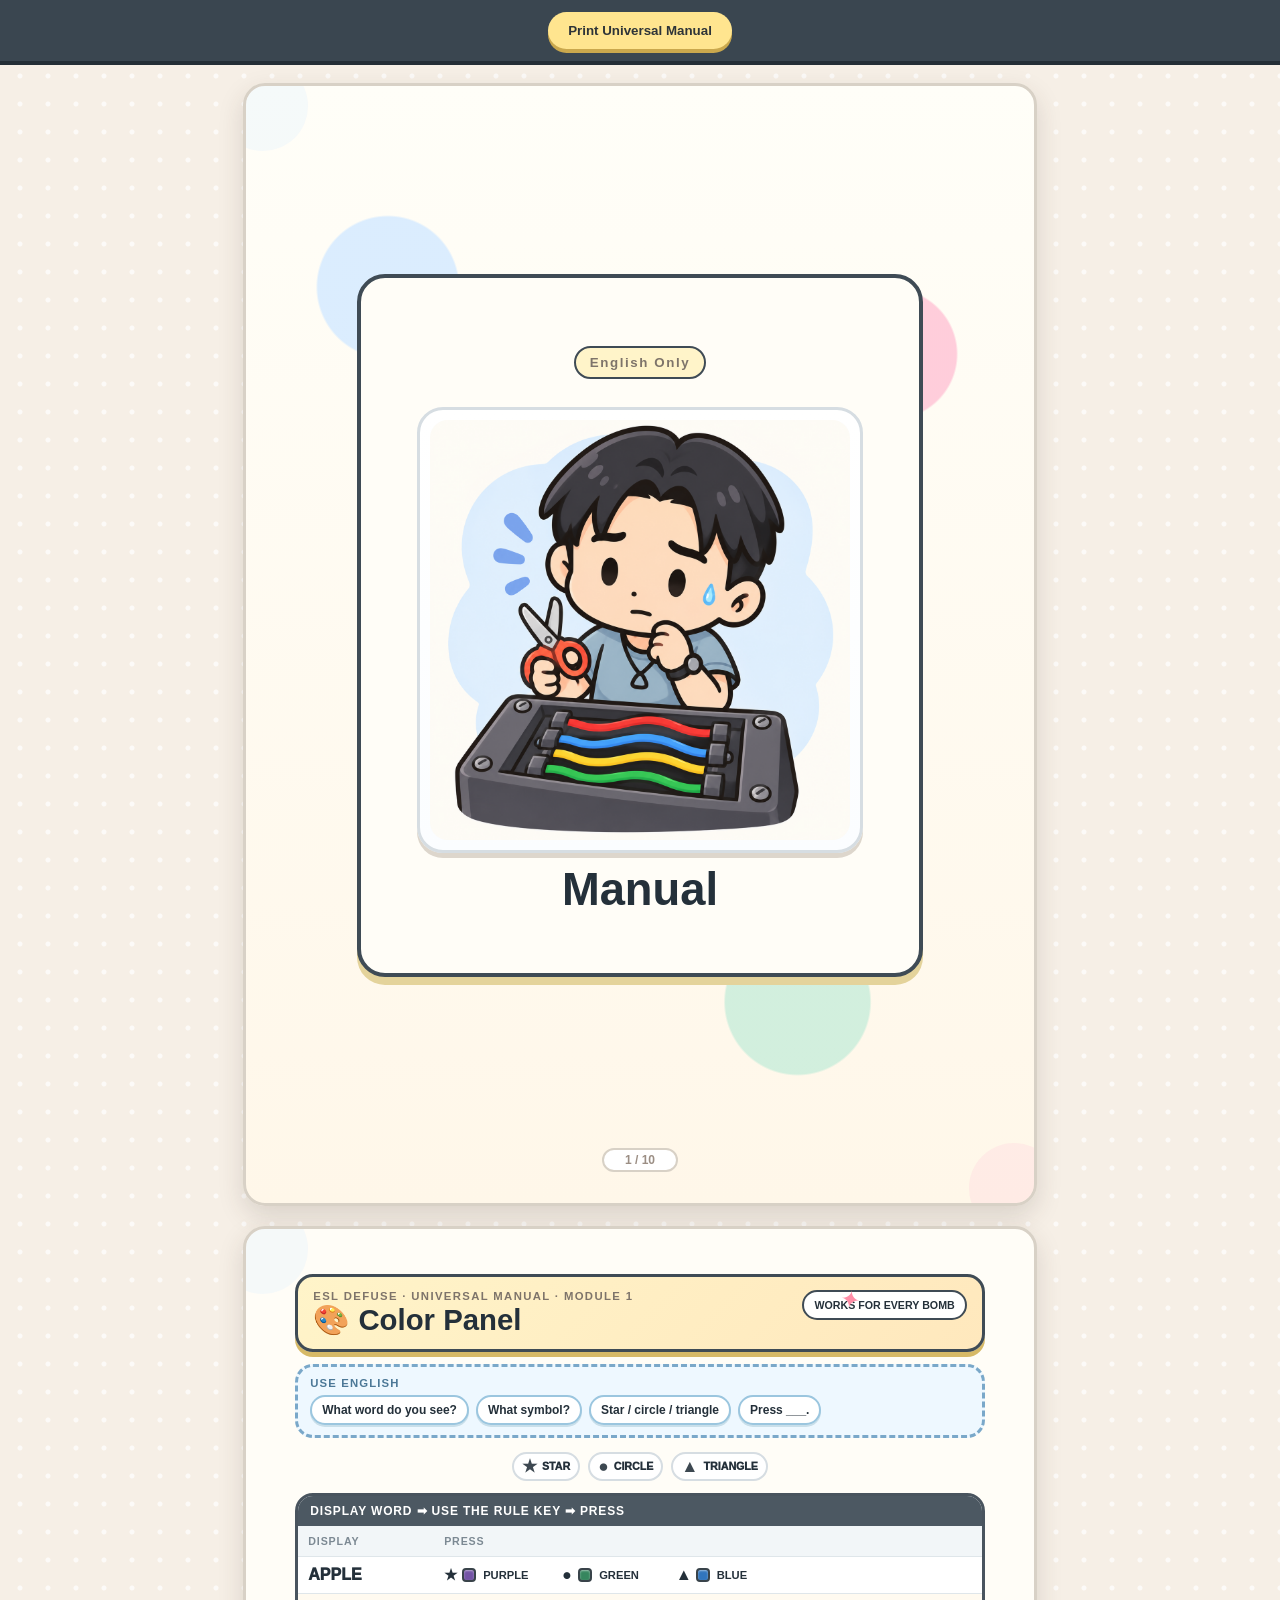
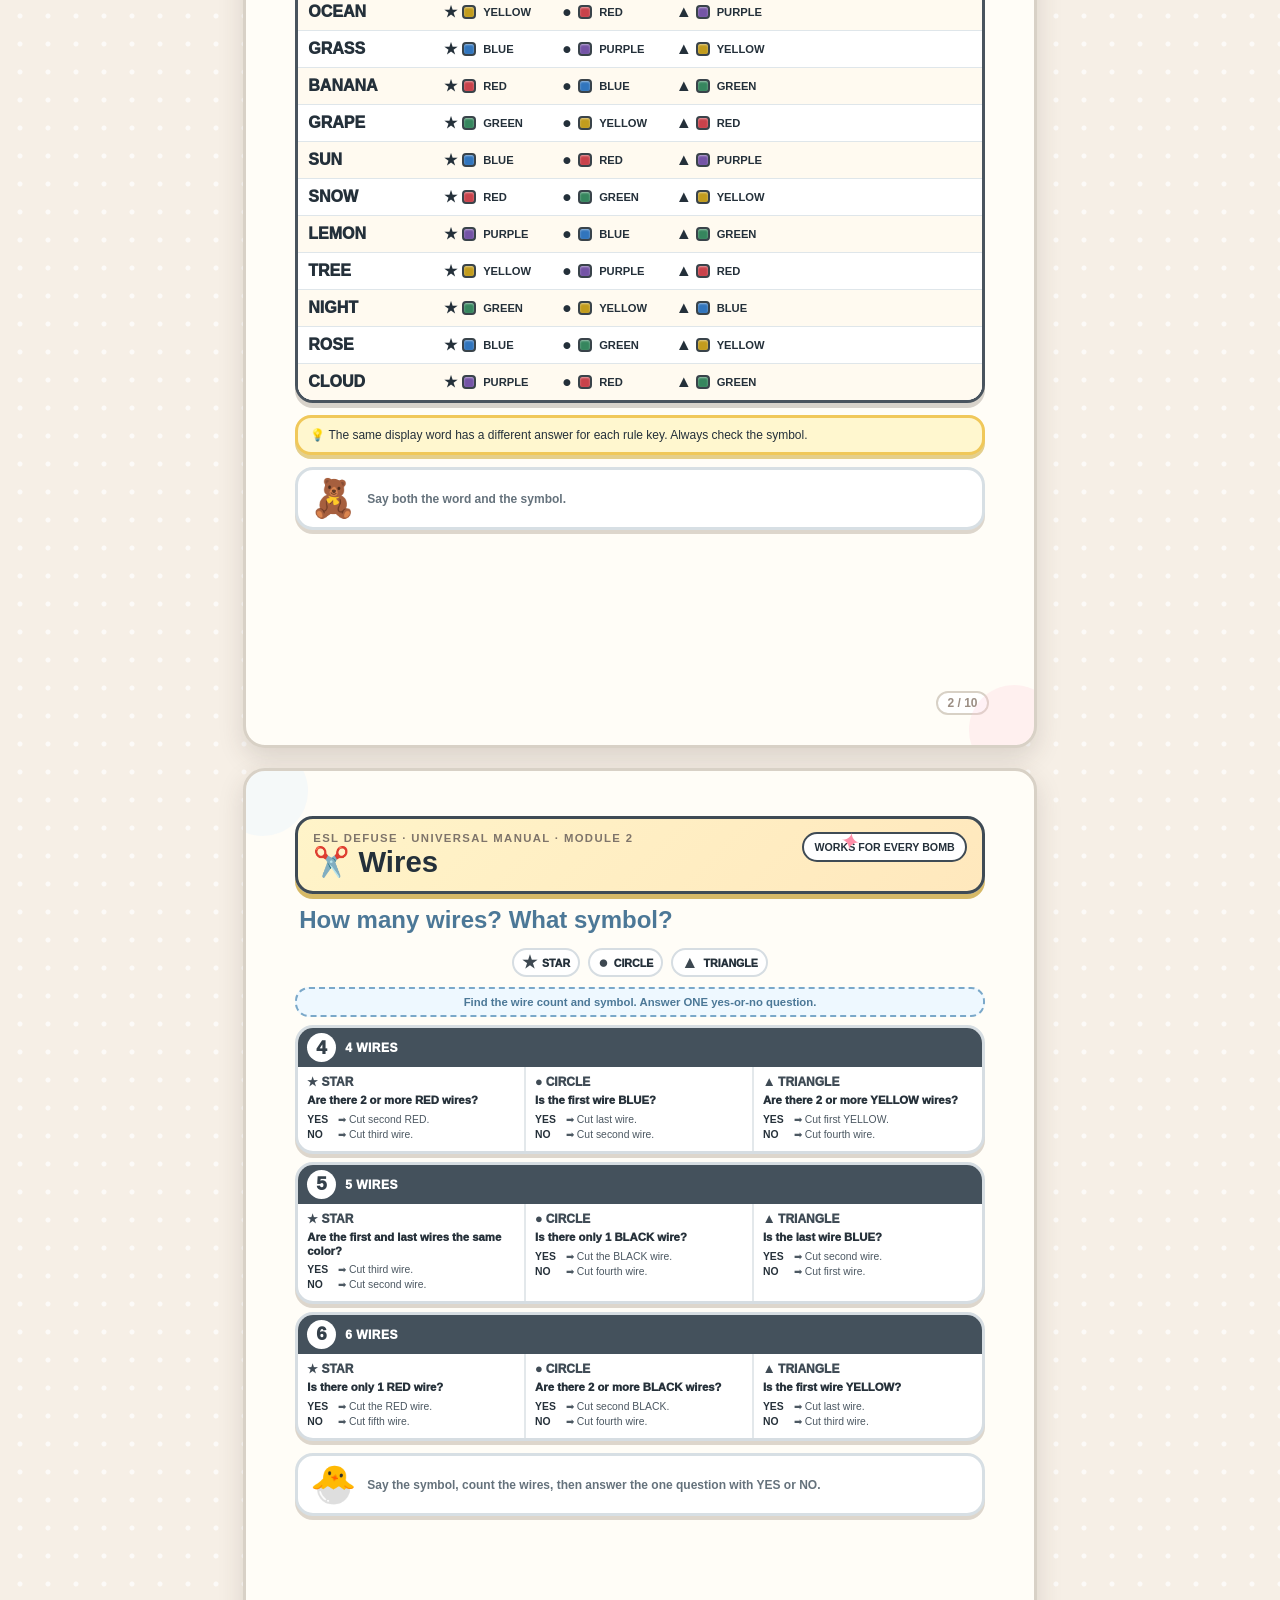
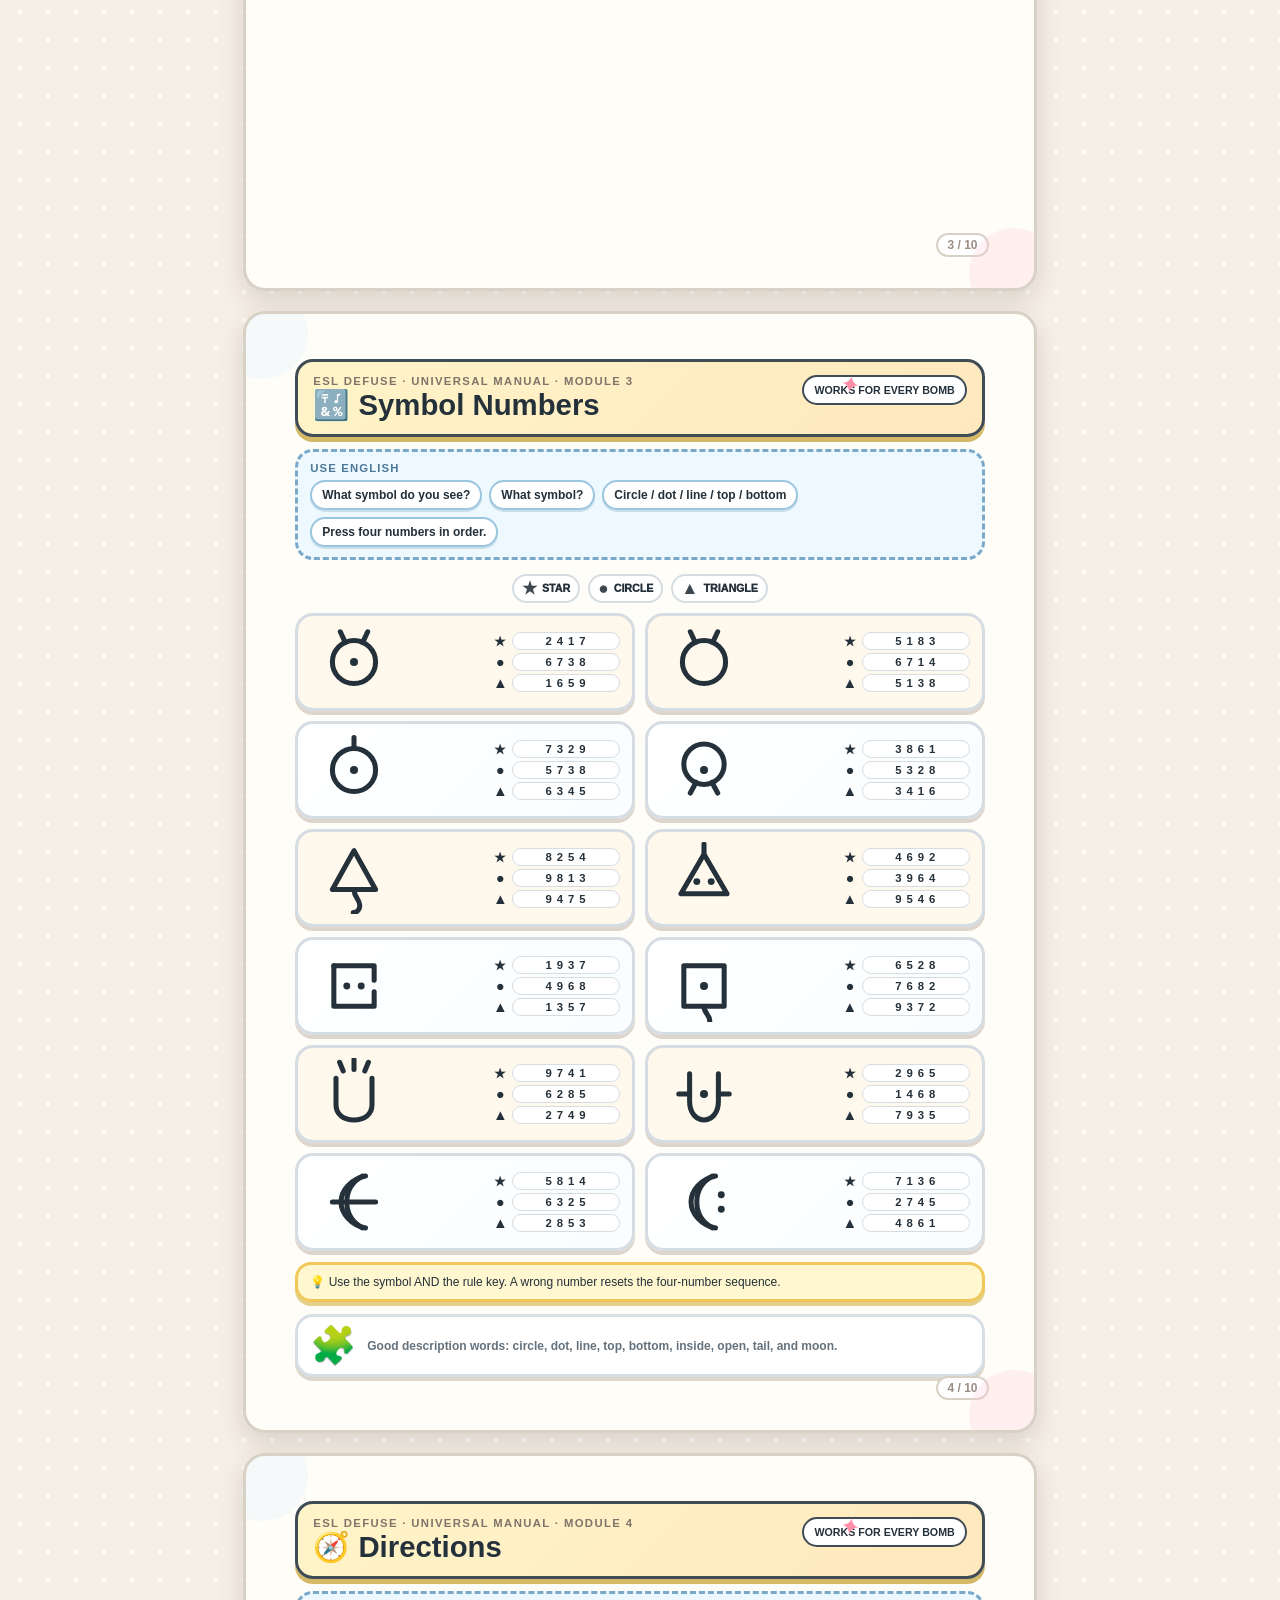
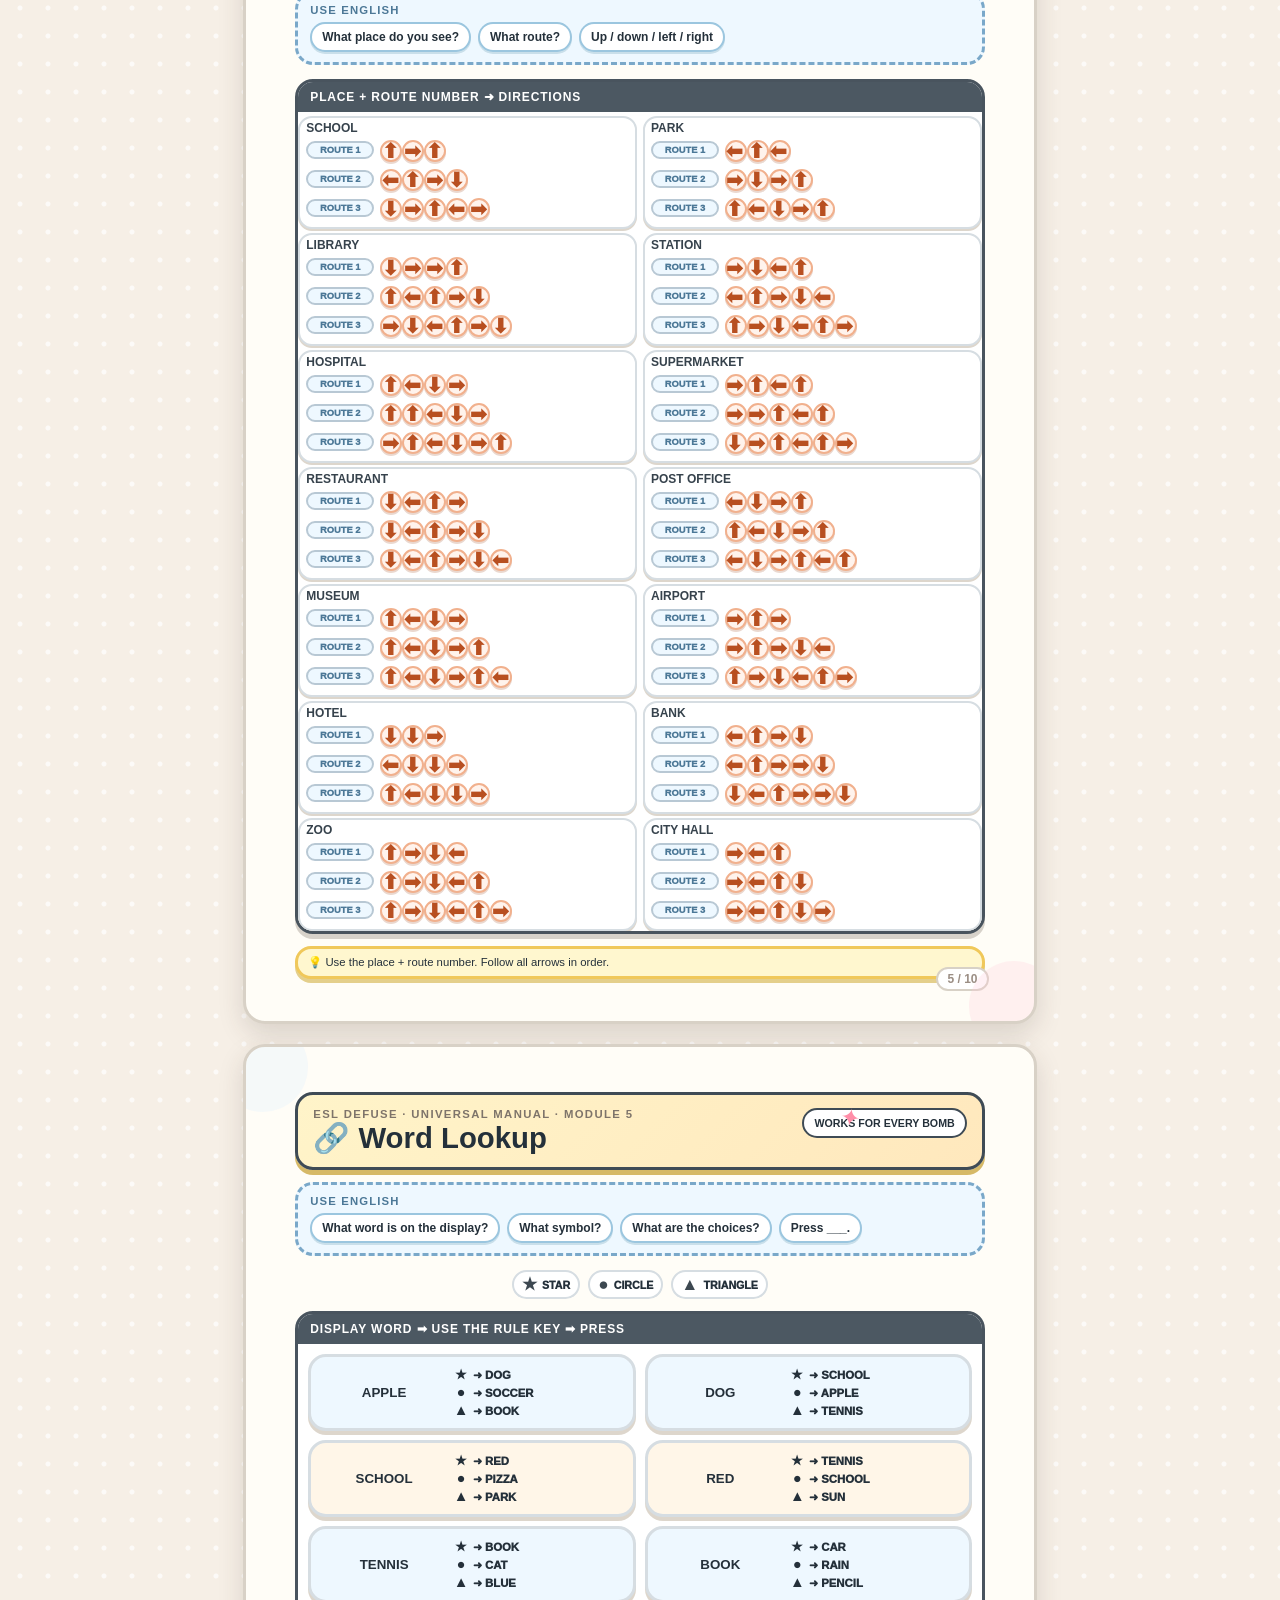
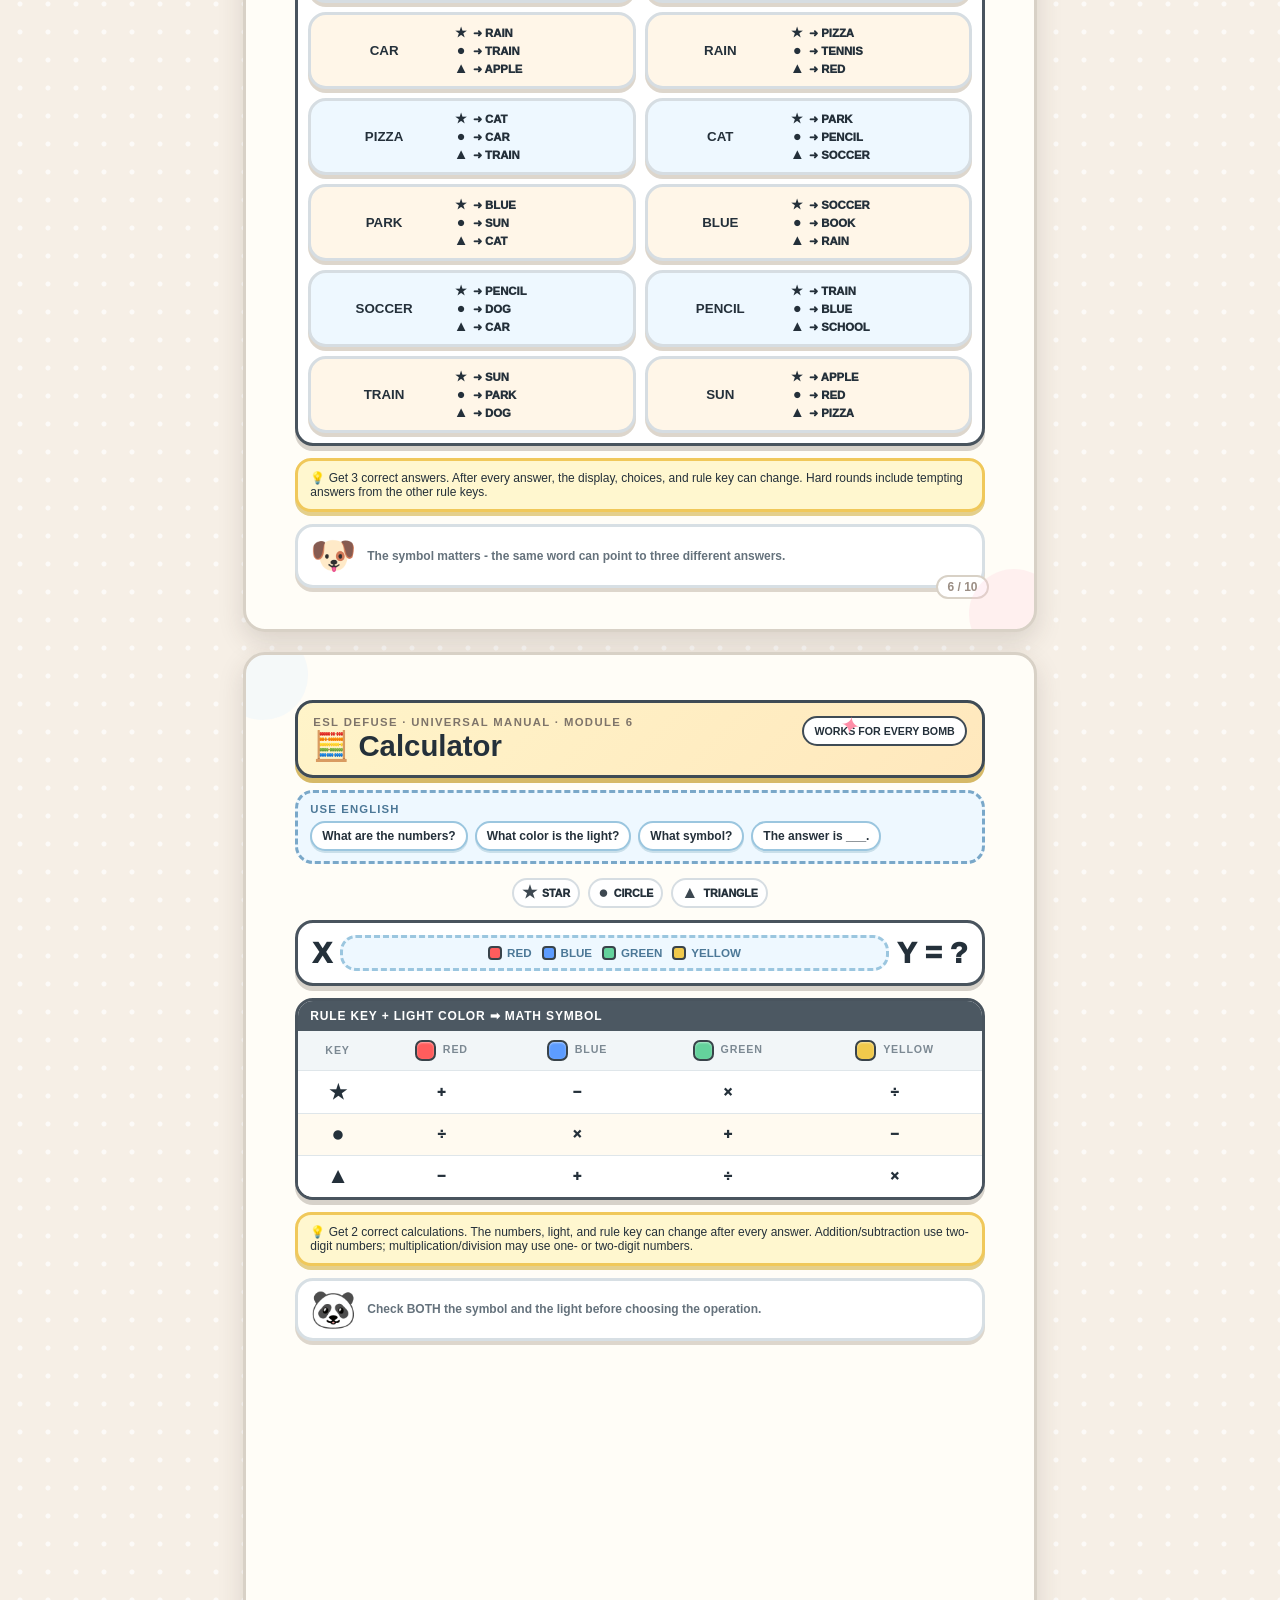
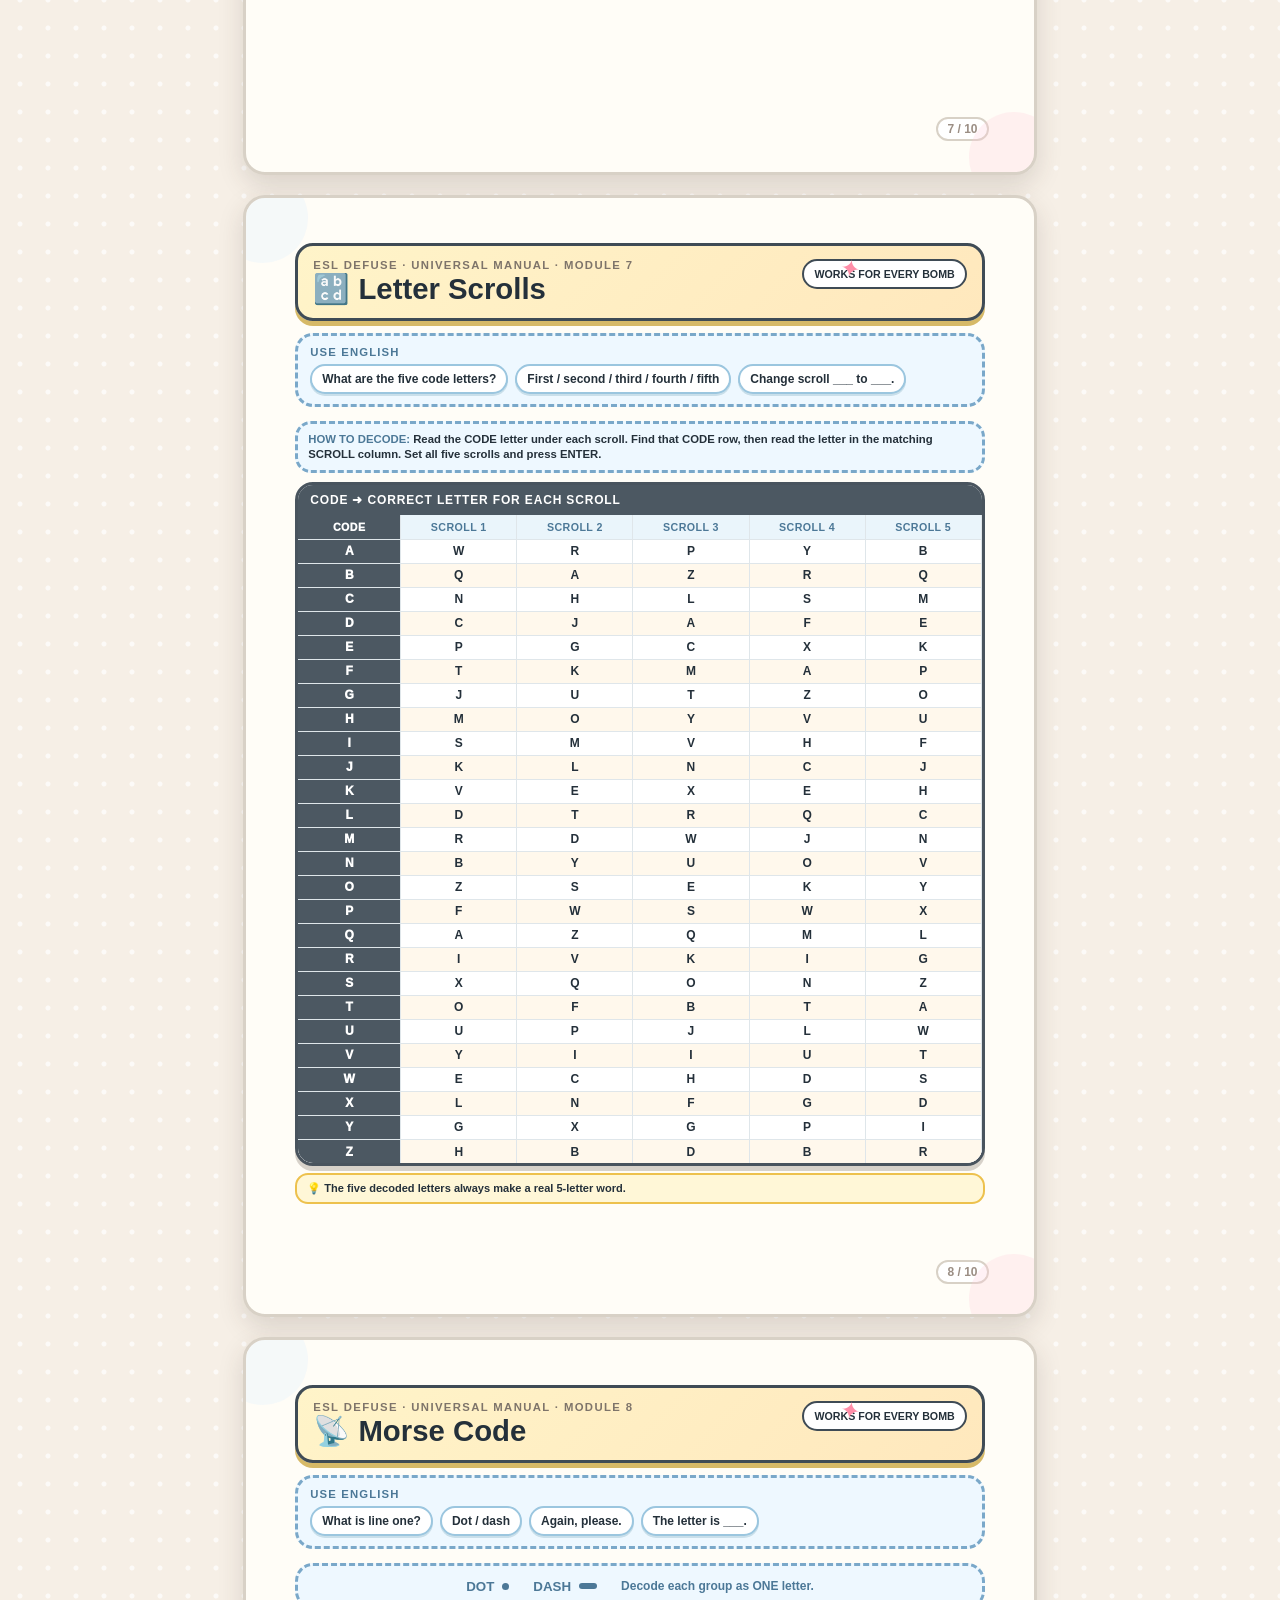
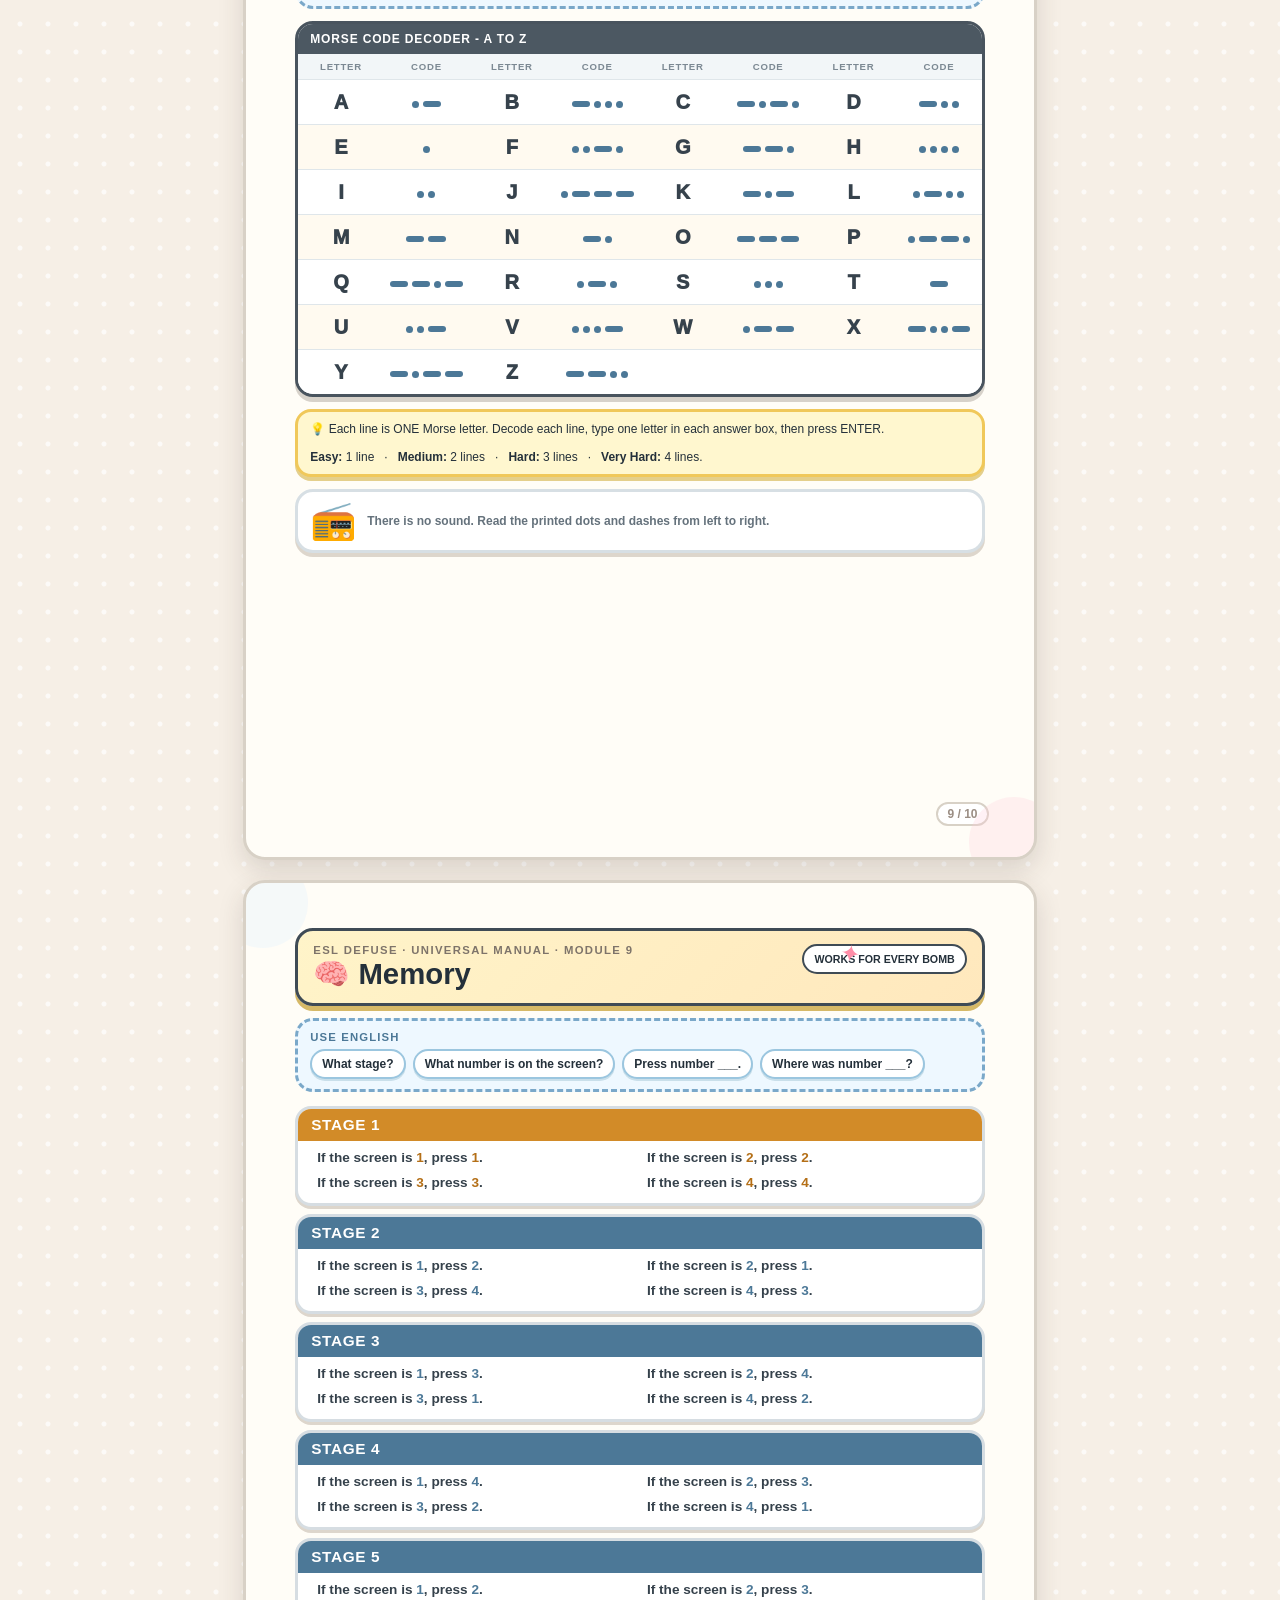
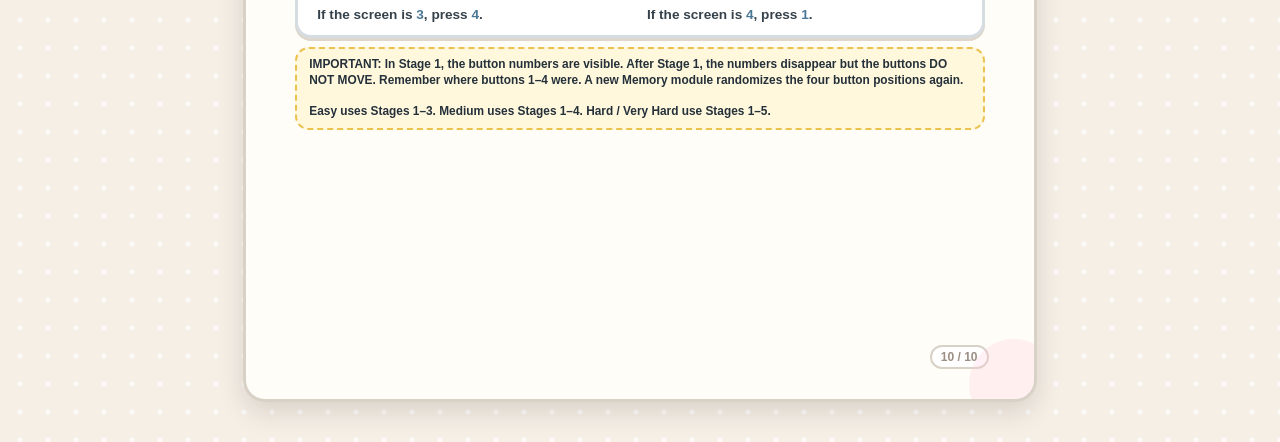
==== commit 9133dd71: "Add files via upload" ====
--- a/manual.html
+++ b/manual.html
@@ -981,12 +981,12 @@
 
     <section class="page">
       <header class="head"><div><div class="series">ESL DEFUSE · UNIVERSAL MANUAL · MODULE 8</div><h1>📡 Morse Code</h1></div><div class="badge">WORKS FOR EVERY BOMB</div></header>
-      <div class="say"><strong>USE ENGLISH</strong><div class="phrases"><span class="phrase">What is line one?</span><span class="phrase">Dot / dash</span><span class="phrase">Again, please.</span><span class="phrase">The word is ___.</span></div></div>
+      <div class="say"><strong>USE ENGLISH</strong><div class="phrases"><span class="phrase">What is line one?</span><span class="phrase">Dot / dash</span><span class="phrase">Again, please.</span><span class="phrase">The letter is ___.</span></div></div>
       <div class="morse-key-note"><span class="morse-legend-item"><b>DOT</b><span class="manual-morse-code"><span class="manual-morse-mark manual-morse-dot"></span></span></span><span class="morse-legend-item"><b>DASH</b><span class="manual-morse-code"><span class="manual-morse-mark manual-morse-dash"></span></span></span><span class="morse-legend-help">Decode each group as ONE letter.</span></div>
       <div class="box"><div class="box-title">MORSE CODE DECODER - A TO Z</div><table class="morse-decoder-table"><thead><tr>
 <th>LETTER</th><th>CODE</th><th>LETTER</th><th>CODE</th><th>LETTER</th><th>CODE</th><th>LETTER</th><th>CODE</th>
 </tr></thead><tbody><tr><td class="morse-letter-cell">A</td><td class="morse-code-cell"><span class="manual-morse-code"><span class="manual-morse-mark manual-morse-dot"></span><span class="manual-morse-mark manual-morse-dash"></span></span></td><td class="morse-letter-cell">B</td><td class="morse-code-cell"><span class="manual-morse-code"><span class="manual-morse-mark manual-morse-dash"></span><span class="manual-morse-mark manual-morse-dot"></span><span class="manual-morse-mark manual-morse-dot"></span><span class="manual-morse-mark manual-morse-dot"></span></span></td><td class="morse-letter-cell">C</td><td class="morse-code-cell"><span class="manual-morse-code"><span class="manual-morse-mark manual-morse-dash"></span><span class="manual-morse-mark manual-morse-dot"></span><span class="manual-morse-mark manual-morse-dash"></span><span class="manual-morse-mark manual-morse-dot"></span></span></td><td class="morse-letter-cell">D</td><td class="morse-code-cell"><span class="manual-morse-code"><span class="manual-morse-mark manual-morse-dash"></span><span class="manual-morse-mark manual-morse-dot"></span><span class="manual-morse-mark manual-morse-dot"></span></span></td></tr><tr><td class="morse-letter-cell">E</td><td class="morse-code-cell"><span class="manual-morse-code"><span class="manual-morse-mark manual-morse-dot"></span></span></td><td class="morse-letter-cell">F</td><td class="morse-code-cell"><span class="manual-morse-code"><span class="manual-morse-mark manual-morse-dot"></span><span class="manual-morse-mark manual-morse-dot"></span><span class="manual-morse-mark manual-morse-dash"></span><span class="manual-morse-mark manual-morse-dot"></span></span></td><td class="morse-letter-cell">G</td><td class="morse-code-cell"><span class="manual-morse-code"><span class="manual-morse-mark manual-morse-dash"></span><span class="manual-morse-mark manual-morse-dash"></span><span class="manual-morse-mark manual-morse-dot"></span></span></td><td class="morse-letter-cell">H</td><td class="morse-code-cell"><span class="manual-morse-code"><span class="manual-morse-mark manual-morse-dot"></span><span class="manual-morse-mark manual-morse-dot"></span><span class="manual-morse-mark manual-morse-dot"></span><span class="manual-morse-mark manual-morse-dot"></span></span></td></tr><tr><td class="morse-letter-cell">I</td><td class="morse-code-cell"><span class="manual-morse-code"><span class="manual-morse-mark manual-morse-dot"></span><span class="manual-morse-mark manual-morse-dot"></span></span></td><td class="morse-letter-cell">J</td><td class="morse-code-cell"><span class="manual-morse-code"><span class="manual-morse-mark manual-morse-dot"></span><span class="manual-morse-mark manual-morse-dash"></span><span class="manual-morse-mark manual-morse-dash"></span><span class="manual-morse-mark manual-morse-dash"></span></span></td><td class="morse-letter-cell">K</td><td class="morse-code-cell"><span class="manual-morse-code"><span class="manual-morse-mark manual-morse-dash"></span><span class="manual-morse-mark manual-morse-dot"></span><span class="manual-morse-mark manual-morse-dash"></span></span></td><td class="morse-letter-cell">L</td><td class="morse-code-cell"><span class="manual-morse-code"><span class="manual-morse-mark manual-morse-dot"></span><span class="manual-morse-mark manual-morse-dash"></span><span class="manual-morse-mark manual-morse-dot"></span><span class="manual-morse-mark manual-morse-dot"></span></span></td></tr><tr><td class="morse-letter-cell">M</td><td class="morse-code-cell"><span class="manual-morse-code"><span class="manual-morse-mark manual-morse-dash"></span><span class="manual-morse-mark manual-morse-dash"></span></span></td><td class="morse-letter-cell">N</td><td class="morse-code-cell"><span class="manual-morse-code"><span class="manual-morse-mark manual-morse-dash"></span><span class="manual-morse-mark manual-morse-dot"></span></span></td><td class="morse-letter-cell">O</td><td class="morse-code-cell"><span class="manual-morse-code"><span class="manual-morse-mark manual-morse-dash"></span><span class="manual-morse-mark manual-morse-dash"></span><span class="manual-morse-mark manual-morse-dash"></span></span></td><td class="morse-letter-cell">P</td><td class="morse-code-cell"><span class="manual-morse-code"><span class="manual-morse-mark manual-morse-dot"></span><span class="manual-morse-mark manual-morse-dash"></span><span class="manual-morse-mark manual-morse-dash"></span><span class="manual-morse-mark manual-morse-dot"></span></span></td></tr><tr><td class="morse-letter-cell">Q</td><td class="morse-code-cell"><span class="manual-morse-code"><span class="manual-morse-mark manual-morse-dash"></span><span class="manual-morse-mark manual-morse-dash"></span><span class="manual-morse-mark manual-morse-dot"></span><span class="manual-morse-mark manual-morse-dash"></span></span></td><td class="morse-letter-cell">R</td><td class="morse-code-cell"><span class="manual-morse-code"><span class="manual-morse-mark manual-morse-dot"></span><span class="manual-morse-mark manual-morse-dash"></span><span class="manual-morse-mark manual-morse-dot"></span></span></td><td class="morse-letter-cell">S</td><td class="morse-code-cell"><span class="manual-morse-code"><span class="manual-morse-mark manual-morse-dot"></span><span class="manual-morse-mark manual-morse-dot"></span><span class="manual-morse-mark manual-morse-dot"></span></span></td><td class="morse-letter-cell">T</td><td class="morse-code-cell"><span class="manual-morse-code"><span class="manual-morse-mark manual-morse-dash"></span></span></td></tr><tr><td class="morse-letter-cell">U</td><td class="morse-code-cell"><span class="manual-morse-code"><span class="manual-morse-mark manual-morse-dot"></span><span class="manual-morse-mark manual-morse-dot"></span><span class="manual-morse-mark manual-morse-dash"></span></span></td><td class="morse-letter-cell">V</td><td class="morse-code-cell"><span class="manual-morse-code"><span class="manual-morse-mark manual-morse-dot"></span><span class="manual-morse-mark manual-morse-dot"></span><span class="manual-morse-mark manual-morse-dot"></span><span class="manual-morse-mark manual-morse-dash"></span></span></td><td class="morse-letter-cell">W</td><td class="morse-code-cell"><span class="manual-morse-code"><span class="manual-morse-mark manual-morse-dot"></span><span class="manual-morse-mark manual-morse-dash"></span><span class="manual-morse-mark manual-morse-dash"></span></span></td><td class="morse-letter-cell">X</td><td class="morse-code-cell"><span class="manual-morse-code"><span class="manual-morse-mark manual-morse-dash"></span><span class="manual-morse-mark manual-morse-dot"></span><span class="manual-morse-mark manual-morse-dot"></span><span class="manual-morse-mark manual-morse-dash"></span></span></td></tr><tr><td class="morse-letter-cell">Y</td><td class="morse-code-cell"><span class="manual-morse-code"><span class="manual-morse-mark manual-morse-dash"></span><span class="manual-morse-mark manual-morse-dot"></span><span class="manual-morse-mark manual-morse-dash"></span><span class="manual-morse-mark manual-morse-dash"></span></span></td><td class="morse-letter-cell">Z</td><td class="morse-code-cell"><span class="manual-morse-code"><span class="manual-morse-mark manual-morse-dash"></span><span class="manual-morse-mark manual-morse-dash"></span><span class="manual-morse-mark manual-morse-dot"></span><span class="manual-morse-mark manual-morse-dot"></span></span></td><td></td><td></td><td></td><td></td></tr></tbody></table></div></div>
-      <div class="note">The bomb has 3 Morse lines. Decode every group, type the three words into the answer boxes, then press ENTER.</div>
+      <div class="note">Each line is ONE Morse letter. Decode each line, type one letter in each answer box, then press ENTER.<br><br><b>Easy:</b> 1 line &nbsp; · &nbsp; <b>Medium:</b> 2 lines &nbsp; · &nbsp; <b>Hard:</b> 3 lines &nbsp; · &nbsp; <b>Very Hard:</b> 4 lines.</div>
       <div class="mascot"><div class="mascot-face">📻</div><div class="mascot-text">There is no sound. Read the printed dots and dashes from left to right.</div></div>
       <div class="page-number">9 / 10</div>
     </section>
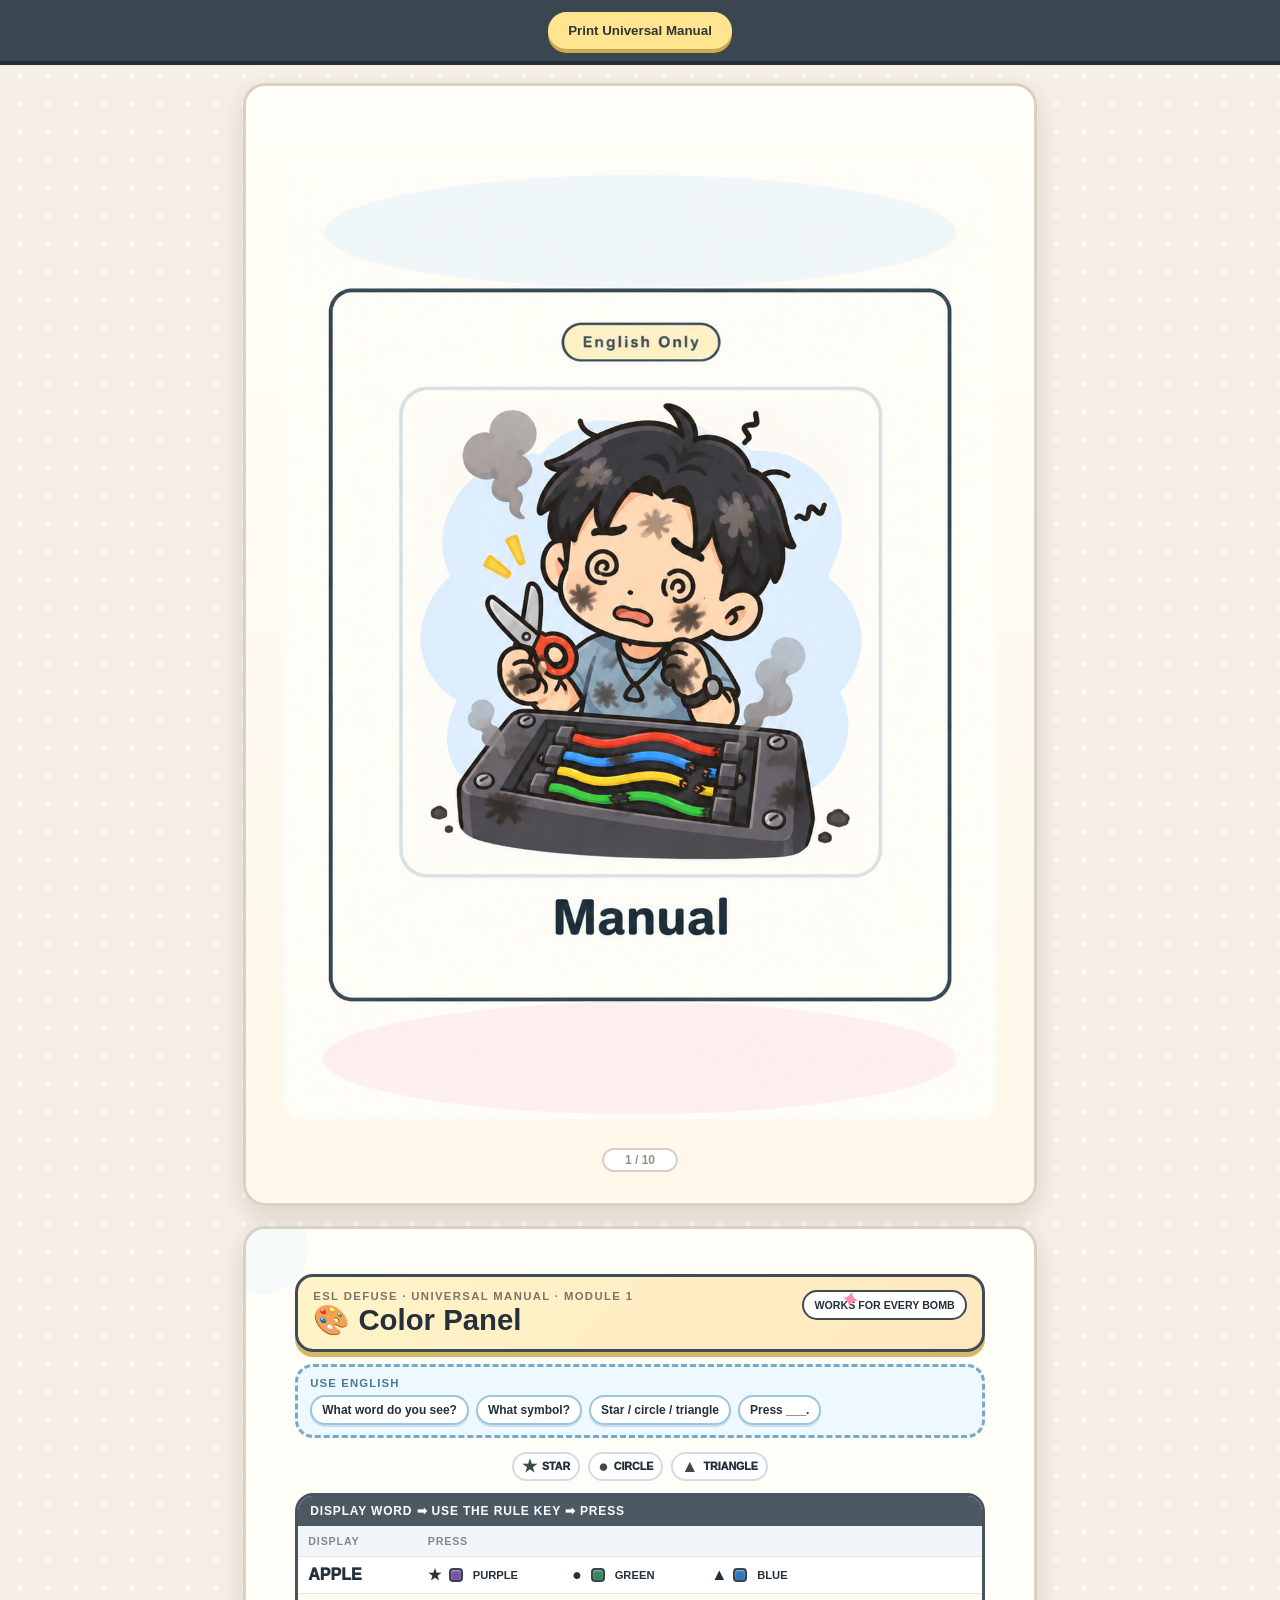
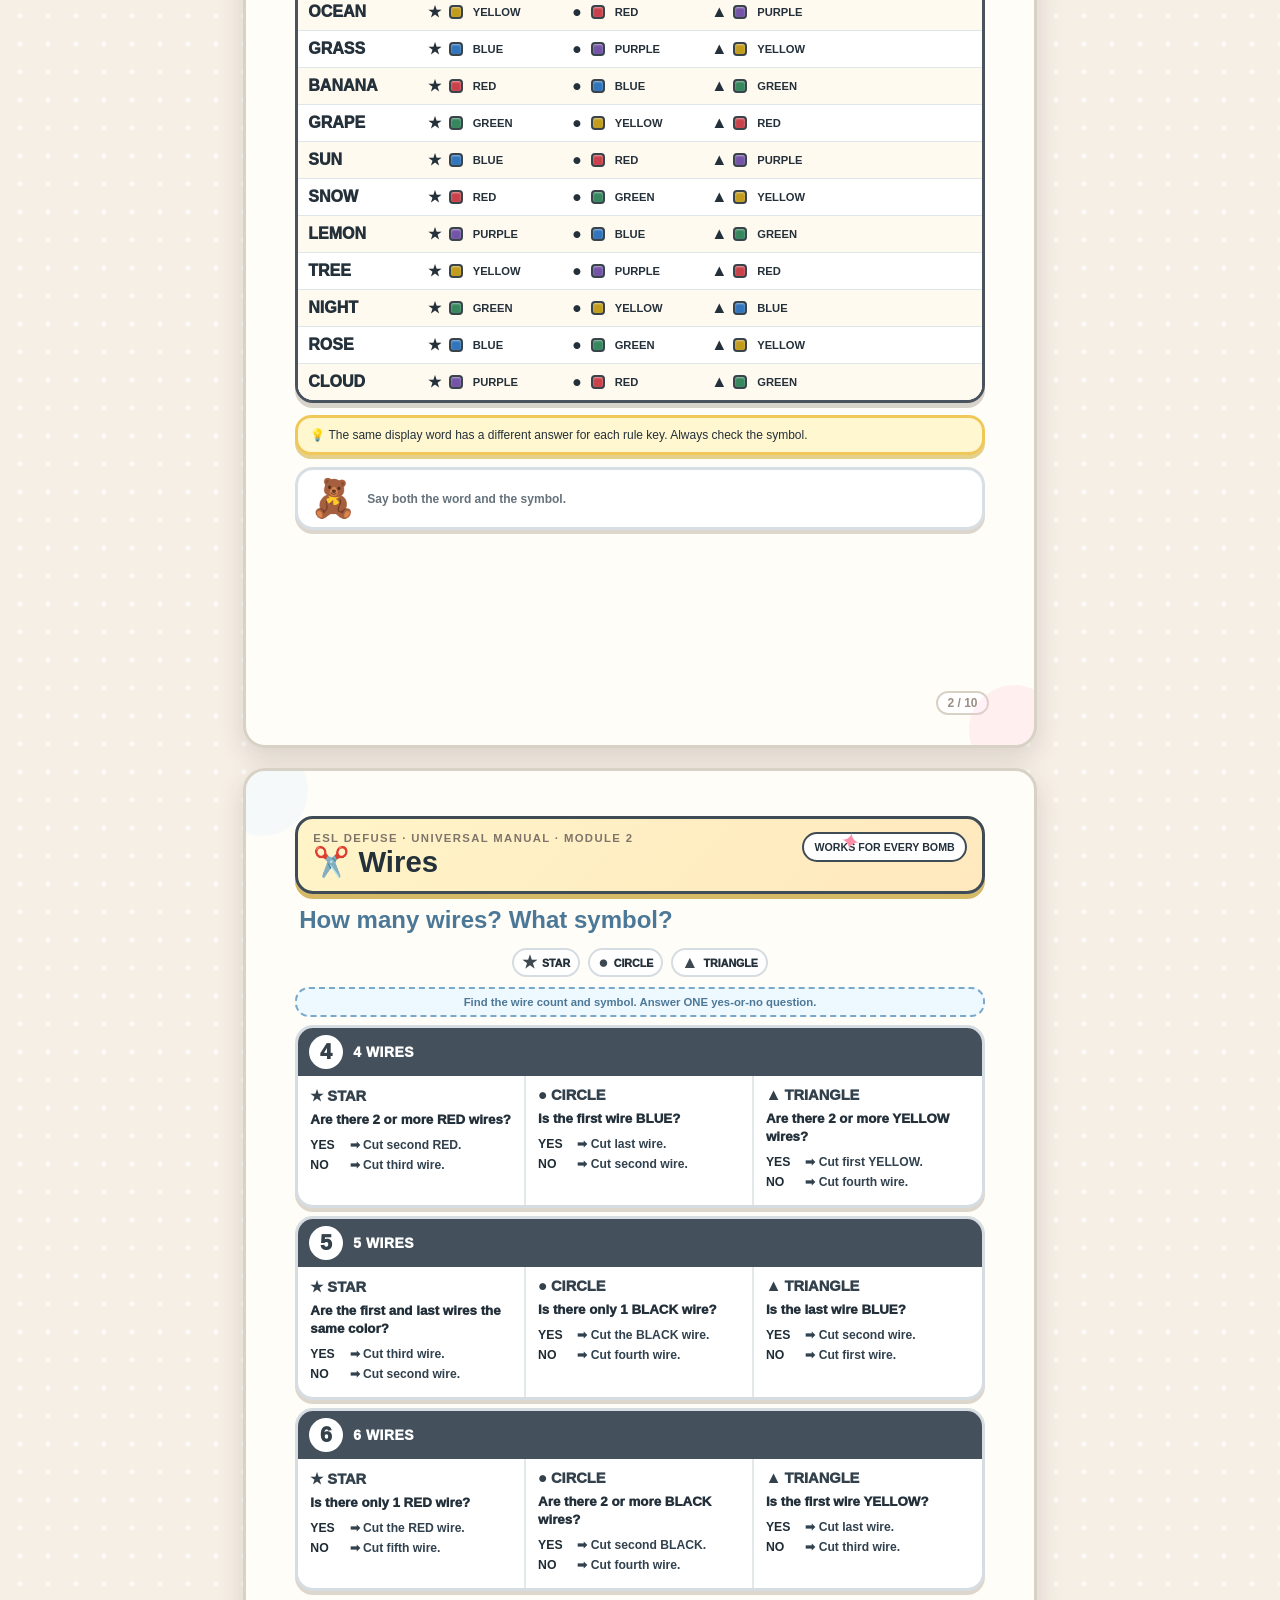
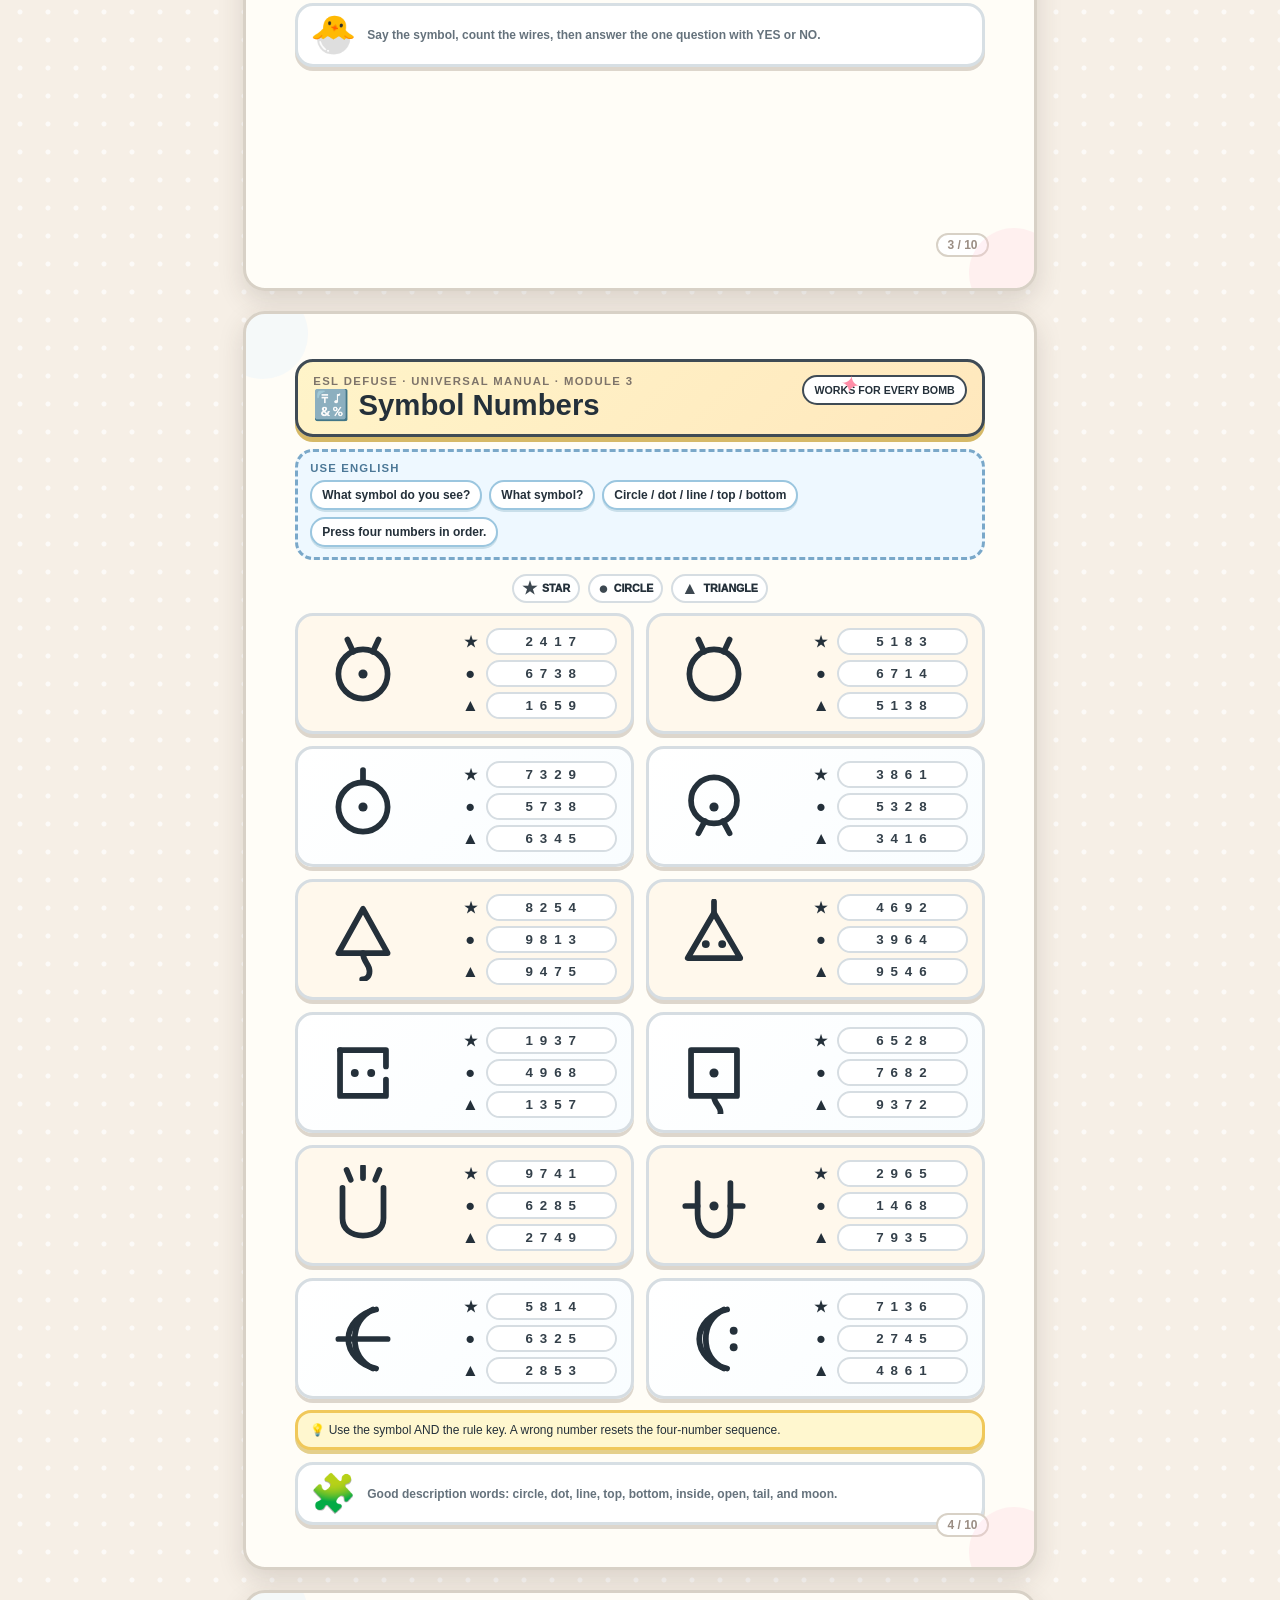
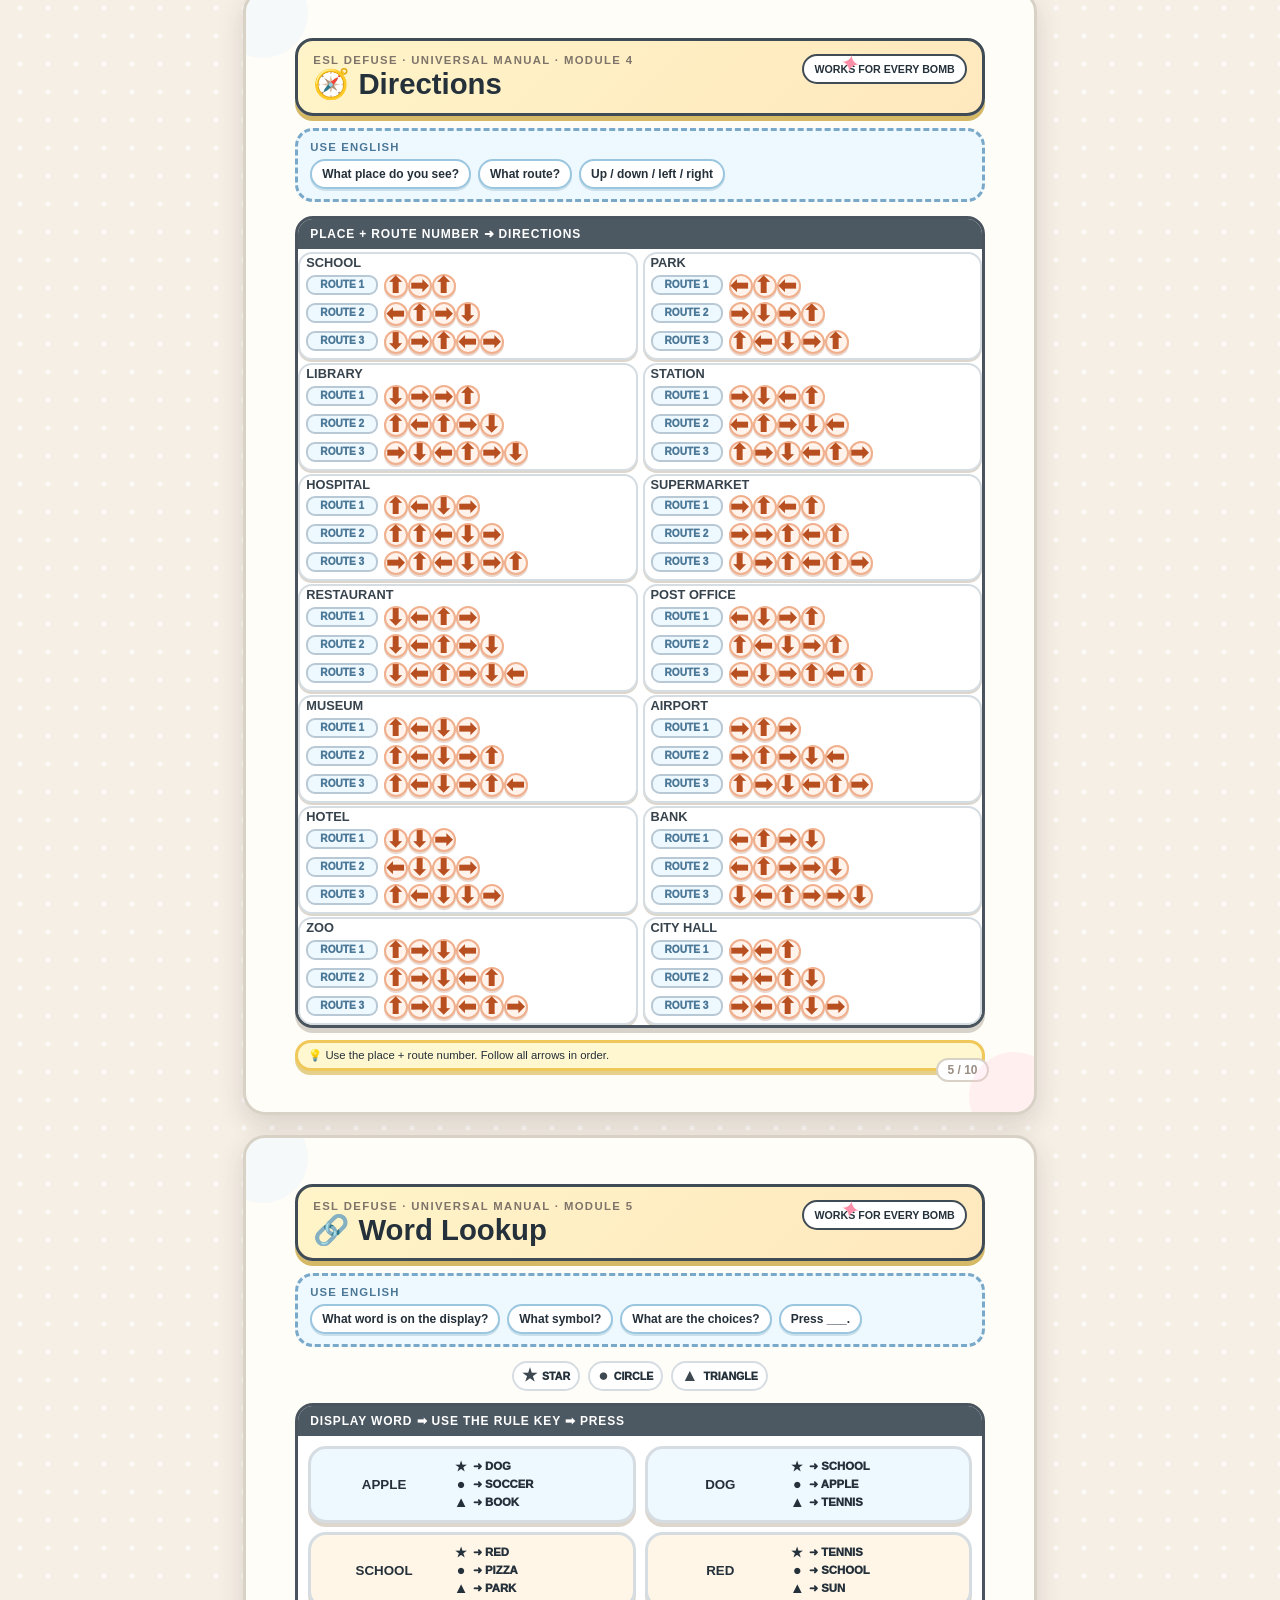
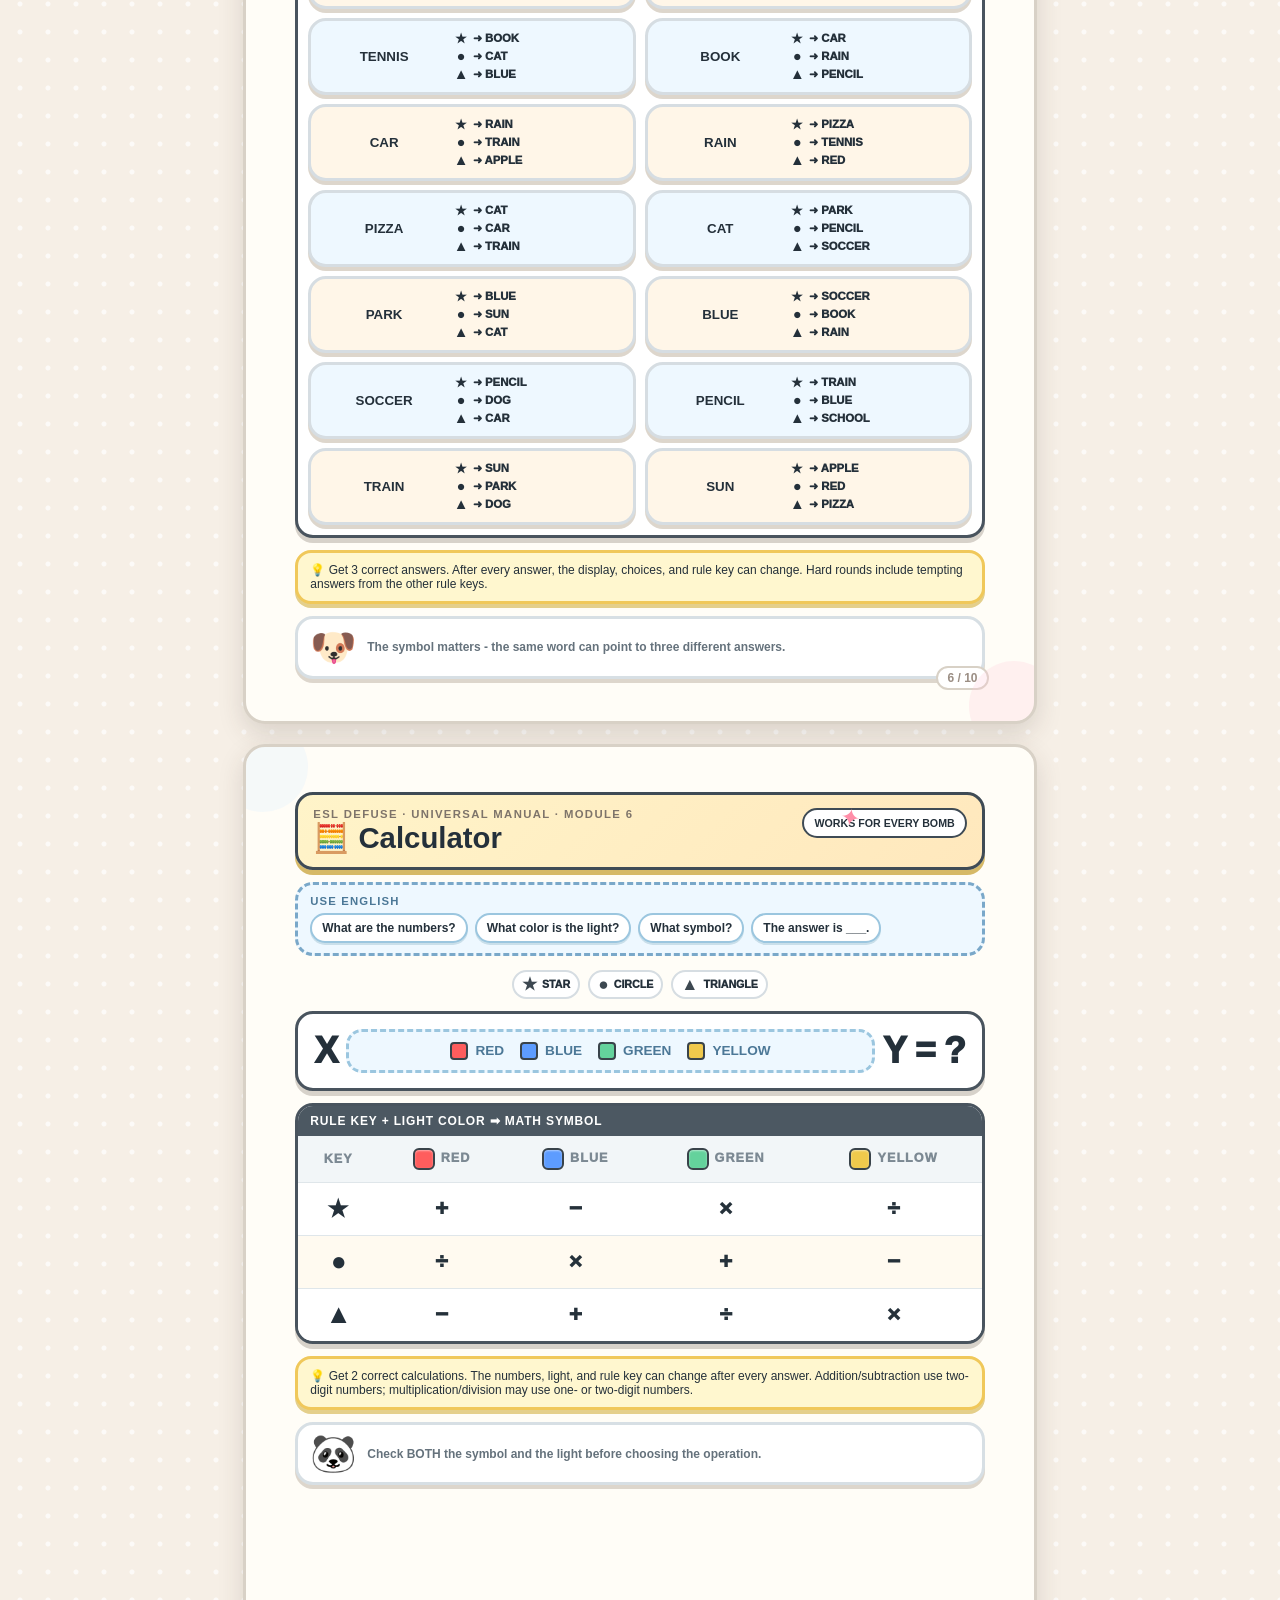
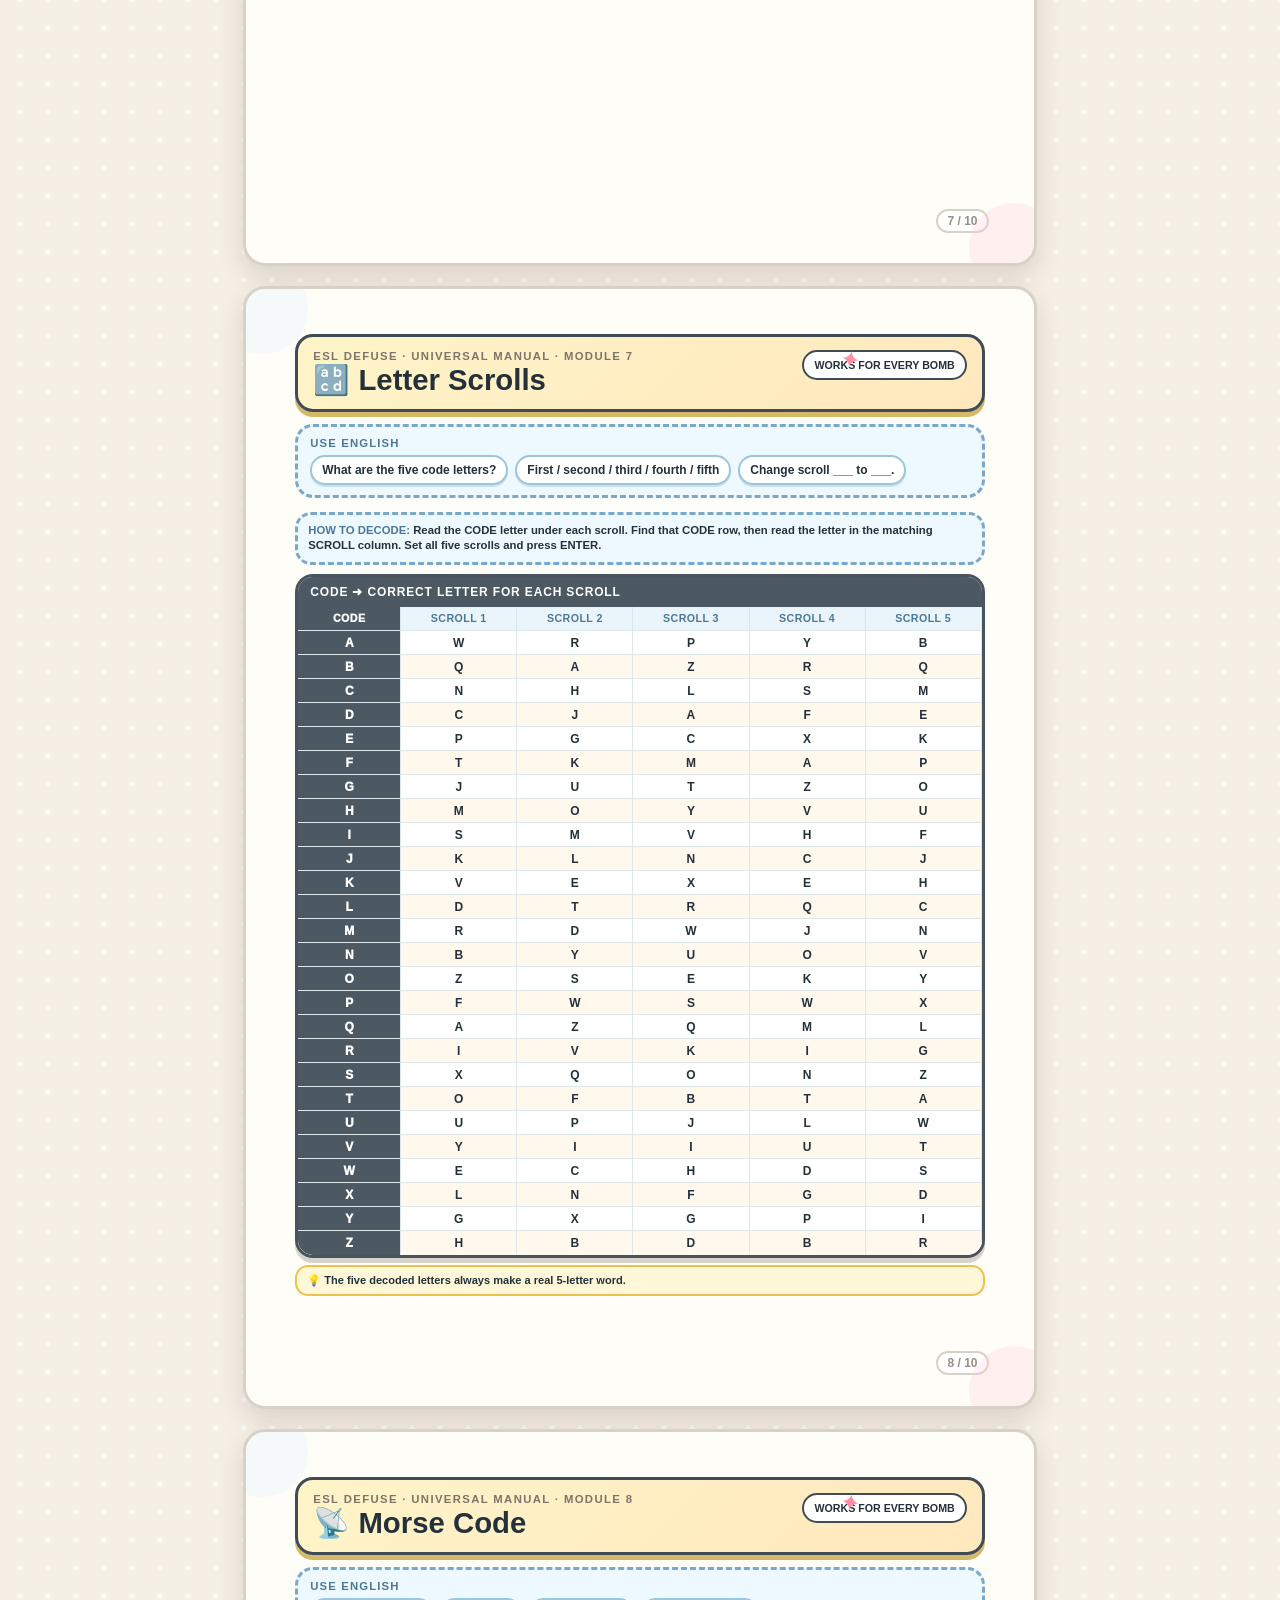
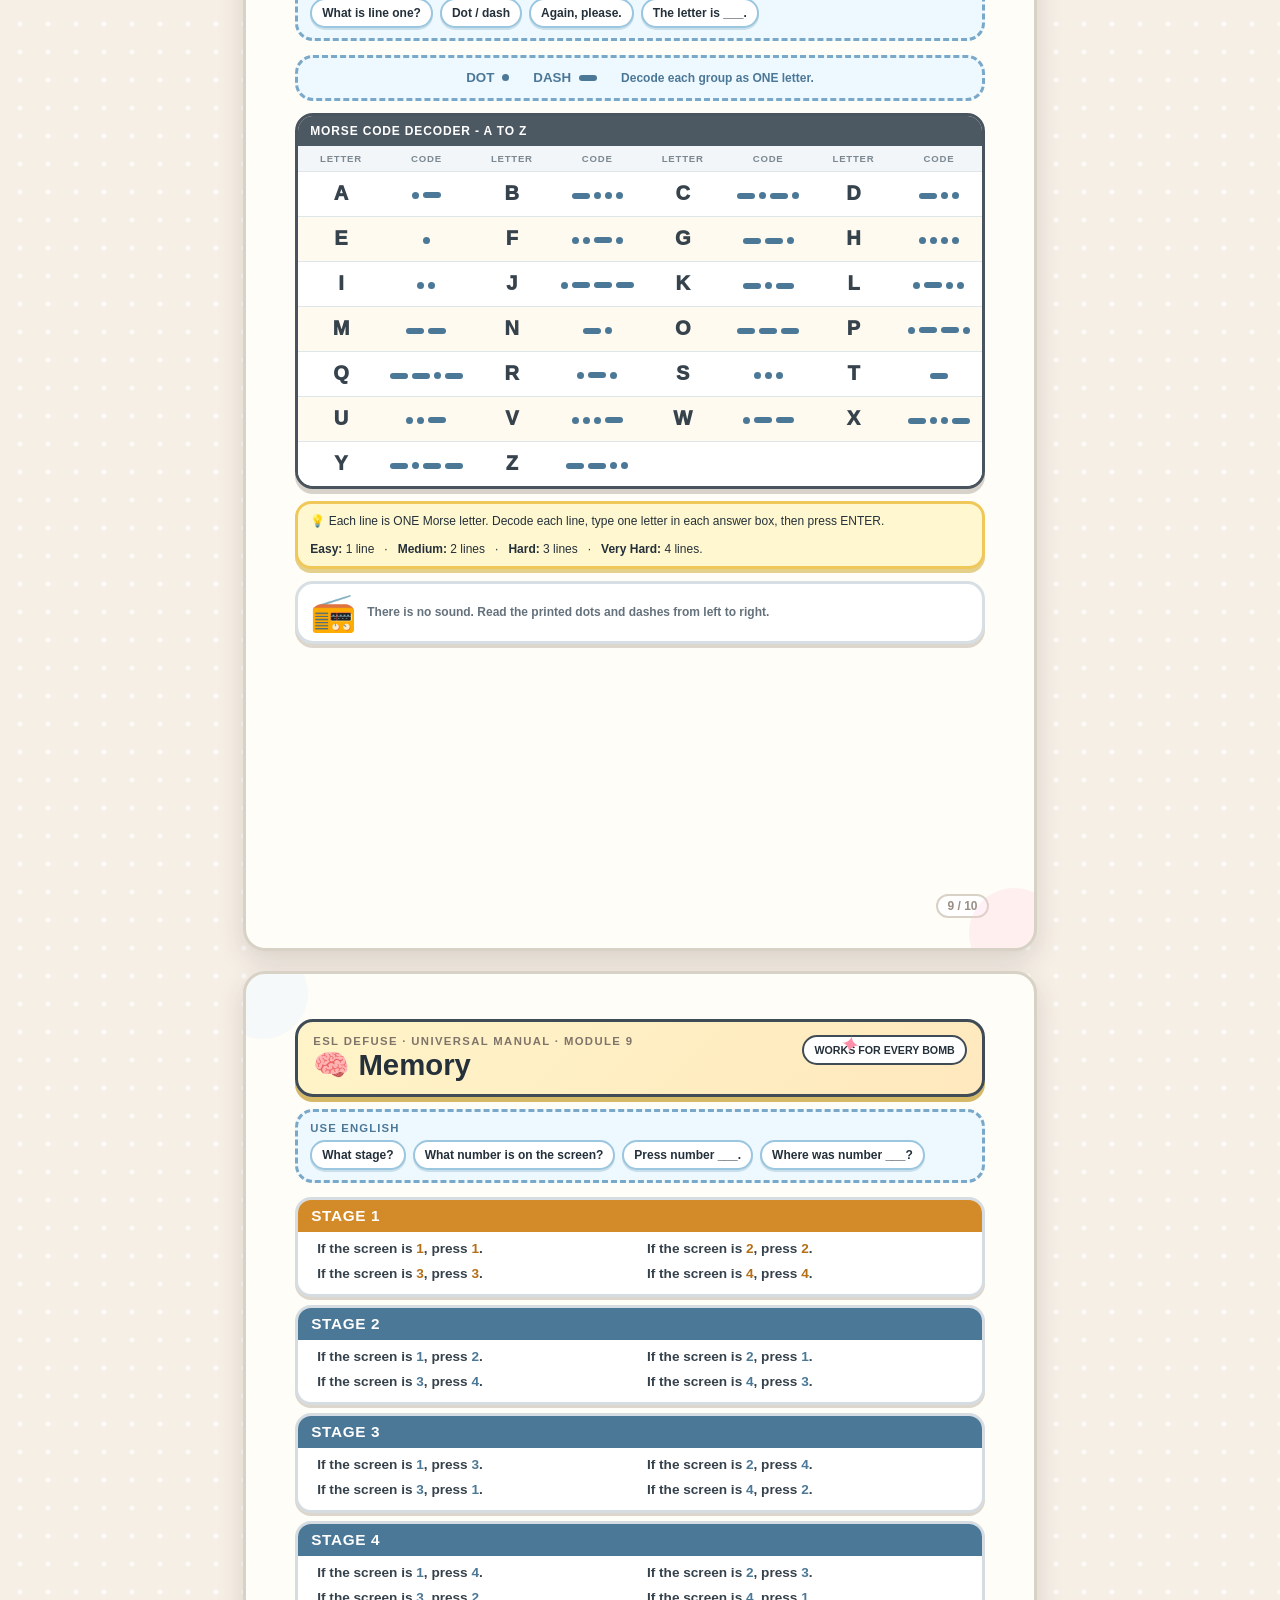
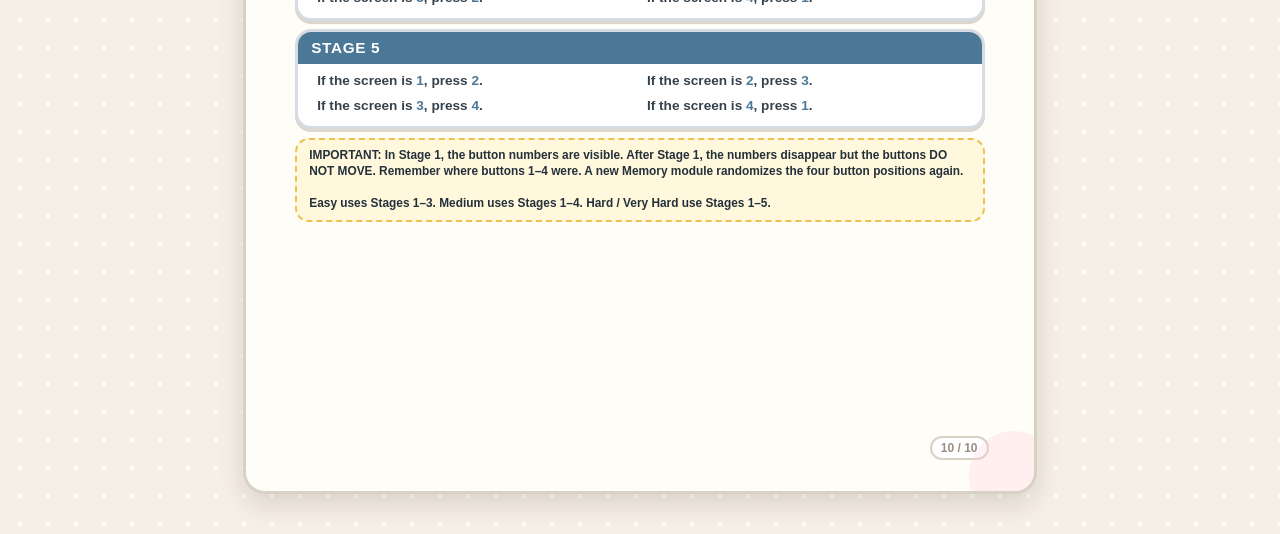
==== commit a30d16df: "Add files via upload" ====
--- a/manual.html
+++ b/manual.html
@@ -134,20 +134,20 @@
       box-shadow:0 4px 0 #ddd6cc;
     }
     .wire-count-head{
-      display:flex;align-items:center;gap:9px;padding:5px 9px;background:#44515c;color:#fff;
-      font-weight:950;font-size:9pt;letter-spacing:.04em;
+      display:flex;align-items:center;gap:10px;padding:7px 11px;background:#44515c;color:#fff;
+      font-weight:950;font-size:10.4pt;letter-spacing:.04em;
     }
     .wire-count-badge{
-      display:inline-flex;align-items:center;justify-content:center;width:29px;height:29px;min-width:29px;
-      border-radius:50%;background:#fff;color:#34404a;font-size:14pt;font-weight:950;line-height:1;
+      display:inline-flex;align-items:center;justify-content:center;width:34px;height:34px;min-width:34px;
+      border-radius:50%;background:#fff;color:#34404a;font-size:16pt;font-weight:950;line-height:1;
     }
     .wire-key-grid{display:grid;grid-template-columns:repeat(3,1fr);gap:0}
-    .wire-key-card{padding:8px 9px;border-right:2px solid #e3e8eb;min-height:82px}
+    .wire-key-card{padding:11px 12px;border-right:2px solid #e3e8eb;min-height:102px}
     .wire-key-card:last-child{border-right:0}
-    .wire-key-title{font-size:9pt;font-weight:950;margin-bottom:5px;color:#3f4b55}
-    .wire-question{font-size:8.5pt;line-height:1.2;font-weight:950;color:#26313a;margin:3px 0 5px}
-    .wire-answer{font-size:7.8pt;line-height:1.25;margin:2px 0;color:#4c5862}
-    .wire-answer strong{display:inline-block;min-width:28px;color:#26313a}
+    .wire-key-title{font-size:11pt;font-weight:950;margin-bottom:7px;color:#33414c}
+    .wire-question{font-size:10pt;line-height:1.32;font-weight:950;color:#23303a;margin:3px 0 8px}
+    .wire-answer{font-size:9.1pt;line-height:1.34;margin:4px 0;color:#31414d;font-weight:700}
+    .wire-answer strong{display:inline-block;min-width:36px;color:#1f2c36;font-size:9.2pt}
     .wire-howto{
       margin:6px 0 8px;padding:7px 10px;border:2px dashed #7aa8c9;border-radius:14px;
       background:#eef8ff;font-size:8.5pt;font-weight:900;color:#4c7897;text-align:center;
@@ -175,32 +175,35 @@
     }
     @media print{
       .color-key-results{
-        gap:8px 26px !important;
+        gap:8px 32px !important;
       }
       .key-result-line{
-        min-width:108px !important;
+        min-width:118px !important;
         gap:6px !important;
       }
     }
 
     @media print{
-      .wire-manual{gap:7px}
-      .wire-count-head{padding:4px 8px}
-      .wire-key-card{padding:7px 8px;min-height:78px}
-      .wire-question{font-size:8pt}
-      .wire-answer{font-size:7.5pt}
-    }
-    .animal-grid{display:grid;grid-template-columns:repeat(2,1fr);gap:10px}
+      .wire-manual{gap:8px}
+      .wire-count-head{padding:6px 10px;font-size:9.7pt}
+      .wire-count-badge{width:32px;height:32px;min-width:32px;font-size:15pt}
+      .wire-key-card{padding:10px 10px;min-height:94px}
+      .wire-key-title{font-size:10.5pt}
+      .wire-question{font-size:9.5pt;line-height:1.28}
+      .wire-answer{font-size:8.7pt;line-height:1.3}
+      .wire-answer strong{min-width:34px}
+    }
+    .animal-grid{display:grid;grid-template-columns:repeat(2,1fr);gap:12px}
     .animal{
-      border:3px solid #d6dde2;border-radius:18px;padding:10px 12px;
-      display:flex;align-items:center;justify-content:space-between;gap:9px;
+      border:3px solid #d6dde2;border-radius:18px;padding:12px 14px;
+      display:flex;align-items:center;justify-content:space-between;gap:12px;
       background:linear-gradient(135deg,#fff,#f9fdff);box-shadow:0 4px 0 #ddd6cc;
     }
     .animal:nth-child(4n+1),.animal:nth-child(4n+2){background:#fff8ec}
     .animal strong{font-size:11pt}
     .symbol-card{align-items:center}
-    .symbol-cell{width:88px;min-width:88px;display:flex;align-items:center;justify-content:center;color:#24303a}
-    .symbol-cell .symbol-svg{width:72px;height:72px;display:block}
+    .symbol-cell{width:102px;min-width:102px;display:flex;align-items:center;justify-content:center;color:#24303a}
+    .symbol-cell .symbol-svg{width:82px;height:82px;display:block}
     .animal-key-seqs{display:grid;gap:3px;min-width:130px}
     .animal-key-line{display:flex;align-items:center;gap:8px;font-weight:900;font-size:9.5pt}
     .animal-seq-text{font-variant-numeric:tabular-nums;letter-spacing:.08em}
@@ -327,7 +330,7 @@
     .note::before{content:"💡 "}
     .calc-equation{
       margin:12px 0;
-      padding:12px 14px;
+      padding:15px 16px;
       border:3px solid #49545e;
       border-radius:18px;
       background:#fff;
@@ -338,7 +341,7 @@
       gap:8px;
     }
     .calc-symbol{
-      font-size:22pt;
+      font-size:27pt;
       font-weight:950;
       color:#24303a;
       text-align:center;
@@ -347,21 +350,21 @@
     }
     .calc-op-box{
       min-height:0;
-      padding:8px 10px;
+      padding:10px 14px;
       border:3px dashed #9bc6df;
       border-radius:16px;
       background:#eef8ff;
       display:grid;
       grid-template-columns:repeat(4,auto);
       justify-content:center;
-      gap:8px 10px;
+      gap:10px 16px;
       align-items:center;
     }
     .calc-op-item{
       display:flex;
       align-items:center;
-      gap:5px;
-      font-size:8.7pt;
+      gap:7px;
+      font-size:10.2pt;
       font-weight:900;
       color:#4c7897;
       white-space:nowrap;
@@ -369,13 +372,13 @@
     }
     .calc-dot{
       display:inline-block;
-      width:14px;
-      height:14px;
-      min-width:14px;
-      min-height:14px;
-      max-width:14px;
-      max-height:14px;
-      flex:0 0 14px;
+      width:18px;
+      height:18px;
+      min-width:18px;
+      min-height:18px;
+      max-width:18px;
+      max-height:18px;
+      flex:0 0 18px;
       border-radius:4px;
       border:2px solid #39434a;
       box-sizing:border-box;
@@ -399,27 +402,40 @@
     }
     .rule-key-pill b{font-size:13pt;line-height:1;color:#3d4851}
     .key-result-line{
-      display:flex;align-items:center;gap:5px;flex-wrap:nowrap;white-space:nowrap;
+      display:inline-flex;align-items:center;gap:7px;flex-wrap:nowrap;white-space:nowrap;
       font-size:8.4pt;font-weight:900;
-    }
-    .key-result-line .key-symbol{font-size:11pt;font-weight:950;min-width:13px;text-align:center}
-    .color-key-results{display:flex;align-items:center;gap:8px;flex-wrap:nowrap}
-    .color-key-results .swatch{width:14px;height:14px;margin-right:2px;border-radius:4px}
-    .animal-key-seqs{display:grid;gap:3px;min-width:128px}
-    .animal-key-line{display:grid;grid-template-columns:16px 1fr;gap:4px;align-items:center}
-    .animal-key-line .key-symbol{font-size:10pt;font-weight:950;text-align:center}
+      min-width:118px;
+      padding-right:6px;
+    }
+    .key-result-line .key-symbol{font-size:11pt;font-weight:950;min-width:14px;text-align:center}
+    .color-key-results{
+      display:grid;
+      grid-template-columns:repeat(3,max-content);
+      align-items:center;
+      column-gap:24px;
+      row-gap:6px;
+      justify-content:flex-start;
+    }
+    .color-key-results .swatch{width:14px;height:14px;margin-right:3px;border-radius:4px}
+    .animal-key-seqs{display:grid;gap:5px;min-width:156px}
+    .animal-key-line{display:grid;grid-template-columns:18px 1fr;gap:7px;align-items:center}
+    .animal-key-line .key-symbol{font-size:11.5pt;font-weight:950;text-align:center;color:#24303a}
     .animal-seq-text{
-      padding:2px 5px;border:1px solid #d6dde2;border-radius:999px;background:#fff;
-      font-family:Arial,sans-serif;font-size:8.5pt;font-weight:900;letter-spacing:.08em;text-align:center;
+      padding:4px 8px;border:2px solid #d6dde2;border-radius:999px;background:#fff;
+      font-family:Arial,sans-serif;font-size:10pt;font-weight:900;letter-spacing:.12em;text-align:center;color:#34404a;
     }
     .lookup-key-lines{display:grid;gap:3px;min-width:110px}
     .lookup-key-line{display:grid;grid-template-columns:16px 1fr;gap:4px;align-items:center;font-size:8.5pt;font-weight:950}
     .lookup-key-line .key-symbol{font-size:10pt;text-align:center}
-    .calc-key-table th,.calc-key-table td{text-align:center}
-    .calc-key-table .key-cell{font-size:15pt;font-weight:950}
+    .calc-key-table th,.calc-key-table td{text-align:center;padding:12px 10px}
+    .calc-key-table th{font-size:9.5pt;font-weight:950}
+    .calc-key-table .key-cell{font-size:18pt;font-weight:950}
+    .calc-key-table .answer{font-size:17pt;font-weight:950;color:#25313a}
+    .calc-key-table .swatch{width:22px;height:22px;margin-right:6px;border-radius:6px}
     @media print{
       .rule-key-pill{padding:3px 7px}
-      .animal-seq-text,.lookup-key-line{font-size:8pt}
+      .animal-seq-text{font-size:9.2pt;padding:3px 7px}
+      .lookup-key-line{font-size:8pt}
     }
 
     @media(max-width:760px){
@@ -533,6 +549,23 @@
       font-weight:900;
       color:#65727c;
     }
+    .cover-page{
+      padding:10mm;
+    }
+    .cover-page::before,.cover-page::after{display:none}
+    .cover-full-wrap{
+      width:100%;
+      display:flex;
+      justify-content:center;
+      align-items:center;
+      padding:0;
+    }
+    .cover-full-image{
+      display:block;
+      width:100%;
+      height:auto;
+      border-radius:18px;
+    }
     .cover-note{
       margin:18px auto 0;
       max-width:95mm;
@@ -571,13 +604,13 @@
     @media print{
         .calc-dot{
           display:inline-block !important;
-          width:14px !important;
-          height:14px !important;
-          min-width:14px !important;
-          min-height:14px !important;
-          max-width:14px !important;
-          max-height:14px !important;
-          flex:0 0 14px !important;
+          width:18px !important;
+          height:18px !important;
+          min-width:18px !important;
+          min-height:18px !important;
+          max-width:18px !important;
+          max-height:18px !important;
+          flex:0 0 18px !important;
           border-radius:4px !important;
           box-shadow:none !important;
           overflow:hidden !important;
@@ -595,43 +628,45 @@
     .route-grid{
       display:grid;
       grid-template-columns:1fr 1fr;
-      gap:4px 6px;
-      margin-top:4px;
+      gap:3px 5px;
+      margin-top:3px;
     }
     .route-card{
       border:2px solid #d6dde2;
       border-radius:14px;
       background:#fff;
-      padding:4px 6px;
+      padding:3px 6px;
       box-shadow:0 2px 0 #ddd6cc;
     }
     .route-card strong{
       display:block;
-      font-size:9pt;
+      font-size:9.6pt;
       line-height:1;
       color:#36424c;
-      margin-bottom:2px;
+      margin-bottom:1px;
     }
     .route-line{
       display:grid;
-      grid-template-columns:68px 1fr;
+      grid-template-columns:72px 1fr;
       align-items:center;
       gap:6px;
-      margin:1px 0;
-      min-height:18px;
+      margin:0;
+      min-height:20px;
     }
     .route-label{
-      display:block;
-      width:68px;
-      height:18px;
+      display:flex;
+      align-items:center;
+      justify-content:center;
+      width:72px;
+      height:20px;
       padding:1px 3px;
       border-radius:9px;
       border:2px solid #b8c8d4;
       background:#eef8ff;
       color:#4c7897;
-      font-size:7pt;
+      font-size:7.6pt;
       font-weight:950;
-      line-height:12px;
+      line-height:1;
       text-align:center;
       white-space:nowrap;
       box-sizing:border-box;
@@ -643,11 +678,11 @@
       justify-content:flex-start;
     }
     .route-card .dir-step{
-      width:22px;
-      min-width:22px;
-      max-width:22px;
-      height:22px;
-      font-size:15pt;
+      width:24px;
+      min-width:24px;
+      max-width:24px;
+      height:24px;
+      font-size:16.5pt;
       line-height:1;
       border-width:2px;
       color:#b84f20;
@@ -655,32 +690,35 @@
     }
     @media print{
       .route-grid{
-        gap:4px 6px !important;
-        margin-top:4px !important;
+        gap:3px 5px !important;
+        margin-top:3px !important;
       }
       .route-card{
-        padding:4px 6px !important;
+        padding:3px 6px !important;
       }
       .route-line{
-        grid-template-columns:68px 1fr !important;
+        grid-template-columns:72px 1fr !important;
         gap:6px !important;
-        margin:1px 0 !important;
-        min-height:18px !important;
+        margin:0 !important;
+        min-height:20px !important;
       }
       .route-label{
-        display:block !important;
-        width:68px !important;
-        height:18px !important;
+        display:flex !important;
+        align-items:center !important;
+        justify-content:center !important;
+        width:72px !important;
+        height:20px !important;
         padding:1px 3px !important;
-        line-height:12px !important;
+        line-height:1 !important;
         border-radius:9px !important;
+        font-size:7.6pt !important;
       }
       .route-card .dir-step{
-        width:22px !important;
-        min-width:22px !important;
-        max-width:22px !important;
-        height:22px !important;
-        font-size:15pt !important;
+        width:24px !important;
+        min-width:24px !important;
+        max-width:24px !important;
+        height:24px !important;
+        font-size:16.5pt !important;
         line-height:1 !important;
         color:#b84f20 !important;
         font-weight:950 !important;
@@ -688,14 +726,14 @@
     }
 
       .route-note{
-      margin-top:6px;
-      padding:7px 10px;
+      margin-top:4px;
+      padding:6px 10px;
       font-size:8.5pt;
     }
     @media print{
       .route-note{
-        margin-top:6px !important;
-        padding:7px 10px !important;
+        margin-top:4px !important;
+        padding:6px 10px !important;
         font-size:8.5pt !important;
       }
     }
@@ -851,10 +889,8 @@
   <main class="manual">
     
     <section class="page cover-page">
-      <div class="cover-inner">
-        <div class="cover-kicker">English Only</div>
-        <div class="cover-illustration-wrap"><img class="cover-illustration" src="cover-illustration.png" alt="Cute student defusing a bomb with colored wires"></div>
-        <h1 class="cover-title">Manual</h1>
+      <div class="cover-full-wrap">
+        <img class="cover-full-image" src="misfire-manual-cover.png" alt="Manual cover showing a cute student covered in soot after the bomb exploded while trying to cut the wire">
       </div>
       <div class="page-number cover-page-number">1 / 10</div>
     </section>
